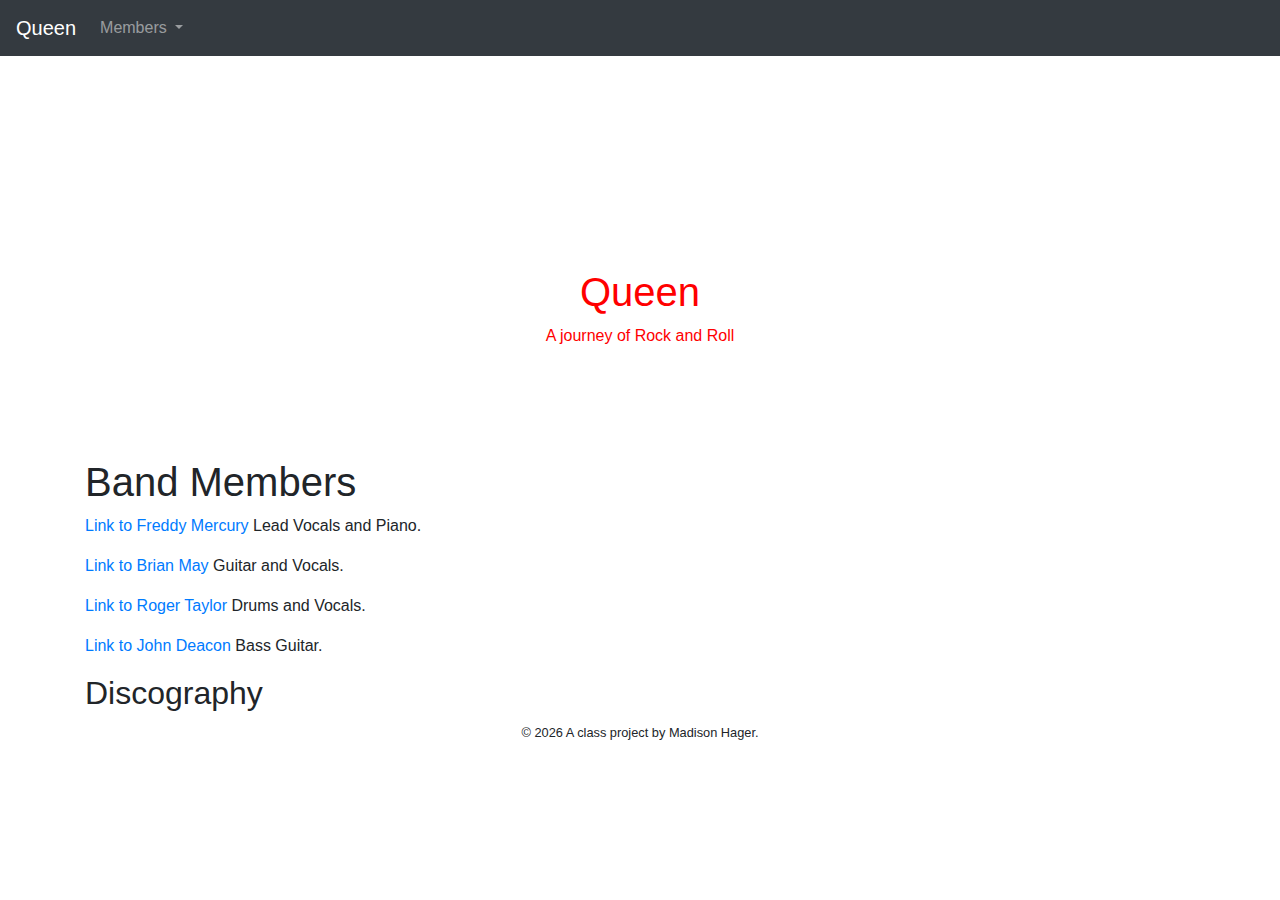
==== docs/index.html @ 54478bfd "index" ====
<!doctype html>
<html lang="en">
<!-- A Intro to Coding for Journalists class project -->
<head>
  <title>QUEEN</title>
  <meta name="description" content="The search description for this page goes here.">
  <meta charset="utf-8">
  <meta http-equiv="X-UA-Compatible" content="IE=edge" />
  <meta name="viewport" content="width=device-width, initial-scale=1, maximum-scale=1">
  <link rel="stylesheet" href="css/main.css">
</head>
<body>
  <nav class="navbar navbar-expand-lg navbar-dark bg-dark">
  <a class="navbar-brand" href="index.html">Queen</a>
  <button class="navbar-toggler" type="button" data-toggle="collapse" data-target="#navbarNavDropdown" aria-controls="navbarNavDropdown" aria-expanded="false" aria-label="Toggle navigation">
    <span class="navbar-toggler-icon"></span>
  </button>
  <div class="collapse navbar-collapse" id="navbarNavDropdown">
    <ul class="navbar-nav">
      <li class="nav-item dropdown">
        <a class="nav-link dropdown-toggle" href="#" id="navbarDropdownMenuLink" role="button" data-toggle="dropdown" aria-haspopup="true" aria-expanded="false">
          Members
        </a>
        <div class="dropdown-menu" aria-labelledby="navbarDropdownMenuLink">
          <a class="dropdown-item" href="freddy.html">Freddy Mercury</a>
          <a class="dropdown-item" href="brian.html">Brian May</a>
          <a class="dropdown-item" href="roger.html">Roger Taylor</a>
          <a class="dropdown-item" href="john.html">John Deacon</a>
        </div>
      </li>
    </ul>
  </div>
</nav>


  <div class="jumbotron banner text-center">
  <h1>Queen</h1>
  <p>A journey of Rock and Roll</p> 
</div>

  
<div class="container">
  <div class="row">
    <div class="col">
      <h1>Band Members</h1>
      <p> <a href="freddy.html">Link to Freddy Mercury</a> Lead Vocals and Piano.</p>
      <p> <a href="brian.html">Link to Brian May</a> Guitar and Vocals.</p>
      <p> <a href="roger.html">Link to Roger Taylor</a> Drums and Vocals.</p>
      <p> <a href="john.html">Link to John Deacon</a> Bass Guitar.</p>
     <h2> Discography </h2>
    </div>
  </div>
</div>


  <footer>
<p id="legal" class="center-block text-center">
  <small>&copy; <span class="copyright-year"></span>
  A class project by Madison Hager.
</p>
</footer>


  <script src="js/jquery.js"></script>
  <script src="js/popper.js"></script>
  <script src="js/bootstrap.js"></script>
  <script src="js/scripts.js"></script>
</body>
</html>
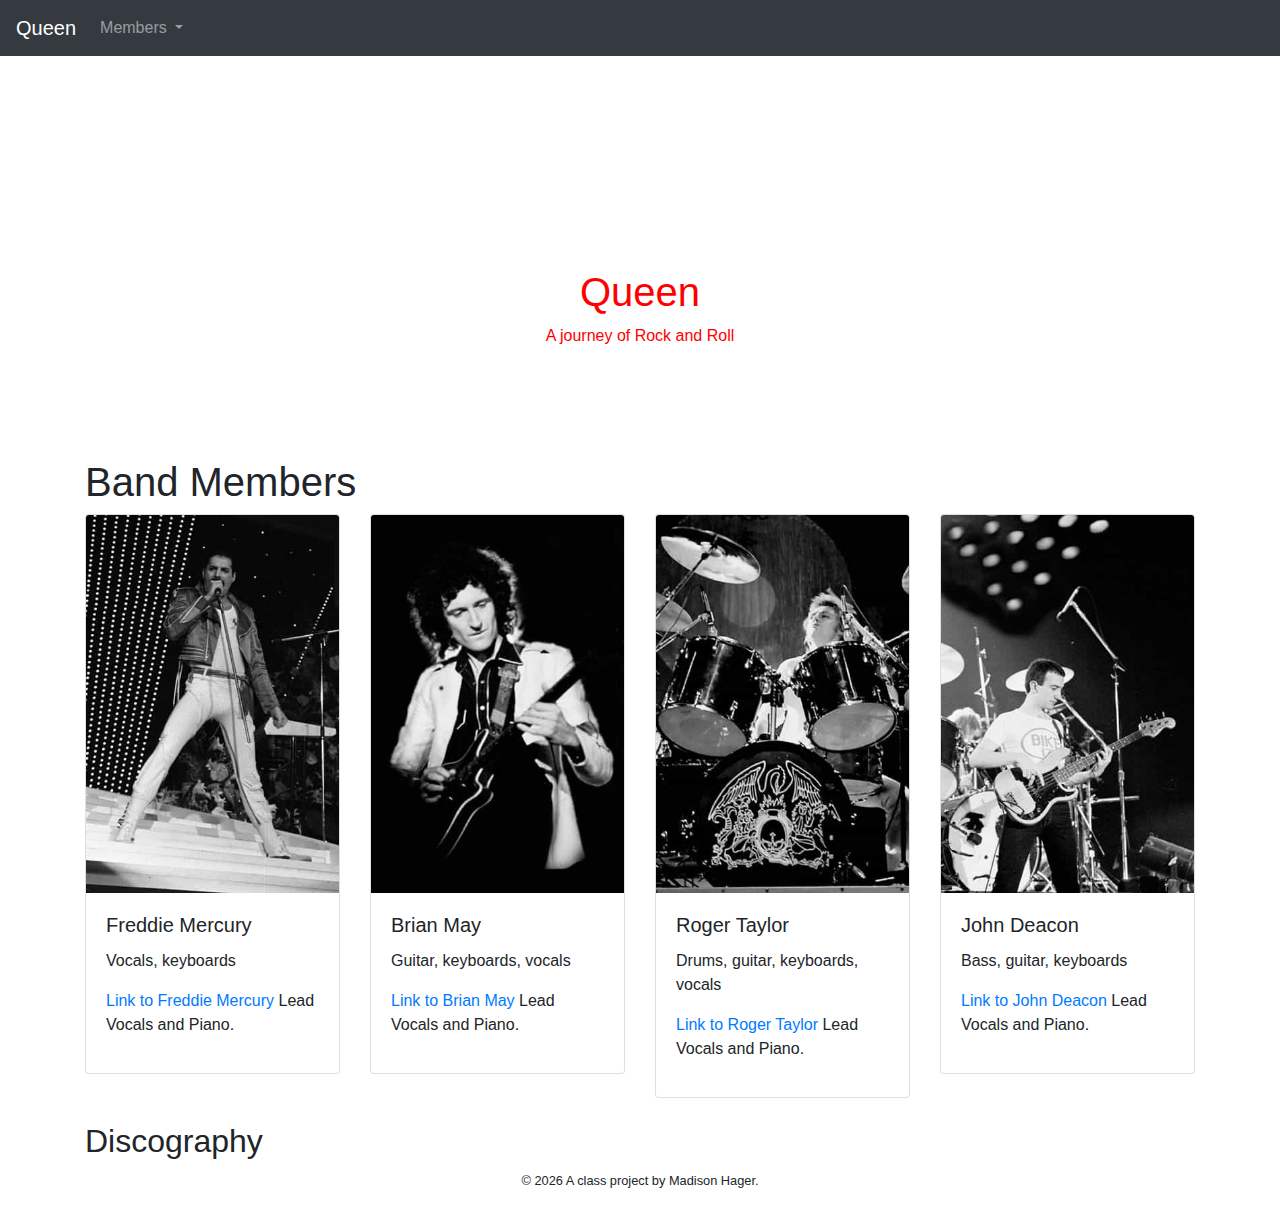
==== commit d6b06ad8: "second commit" ====
--- a/docs/index.html
+++ b/docs/index.html
@@ -22,10 +22,15 @@
           Members
         </a>
         <div class="dropdown-menu" aria-labelledby="navbarDropdownMenuLink">
-          <a class="dropdown-item" href="freddy.html">Freddy Mercury</a>
-          <a class="dropdown-item" href="brian.html">Brian May</a>
-          <a class="dropdown-item" href="roger.html">Roger Taylor</a>
-          <a class="dropdown-item" href="john.html">John Deacon</a>
+          
+          <a class="dropdown-item" href="freddie-mercury.html">Freddie Mercury</a>
+          
+          <a class="dropdown-item" href="brian-may.html">Brian May</a>
+          
+          <a class="dropdown-item" href="roger-taylor.html">Roger Taylor</a>
+          
+          <a class="dropdown-item" href="john-deacon.html">John Deacon</a>
+          
         </div>
       </li>
     </ul>
@@ -40,14 +45,59 @@
 
   
 <div class="container">
+  <h1>Band Members</h1>
+    <div class="row">
+      
+      <div class="col-sm-6 col-lg-3">
+        <div class="card mb-4">
+          <img src="img/members/freddie-mercury-bw.jpg" class="card-img-top" alt="...">
+          <div class="card-body">
+            <h5 class ="card-title"> Freddie Mercury</h5>
+            <p class="card-text">Vocals, keyboards</p>
+            <p> <a href="freddie-mercury.html">Link to Freddie Mercury</a> Lead Vocals and Piano.</p>
+          </div>
+        </div>
+      </div>
+    
+      <div class="col-sm-6 col-lg-3">
+        <div class="card mb-4">
+          <img src="img/members/brian-may-bw.jpg" class="card-img-top" alt="...">
+          <div class="card-body">
+            <h5 class ="card-title"> Brian May</h5>
+            <p class="card-text">Guitar, keyboards, vocals</p>
+            <p> <a href="brian-may.html">Link to Brian May</a> Lead Vocals and Piano.</p>
+          </div>
+        </div>
+      </div>
+    
+      <div class="col-sm-6 col-lg-3">
+        <div class="card mb-4">
+          <img src="img/members/roger-taylor-bw.jpg" class="card-img-top" alt="...">
+          <div class="card-body">
+            <h5 class ="card-title"> Roger Taylor</h5>
+            <p class="card-text">Drums, guitar, keyboards, vocals</p>
+            <p> <a href="roger-taylor.html">Link to Roger Taylor</a> Lead Vocals and Piano.</p>
+          </div>
+        </div>
+      </div>
+    
+      <div class="col-sm-6 col-lg-3">
+        <div class="card mb-4">
+          <img src="img/members/john-deacon-bw.jpg" class="card-img-top" alt="...">
+          <div class="card-body">
+            <h5 class ="card-title"> John Deacon</h5>
+            <p class="card-text">Bass, guitar, keyboards</p>
+            <p> <a href="john-deacon.html">Link to John Deacon</a> Lead Vocals and Piano.</p>
+          </div>
+        </div>
+      </div>
+    
+  </div>
+  <h2> Discography </h2>
   <div class="row">
     <div class="col">
-      <h1>Band Members</h1>
-      <p> <a href="freddy.html">Link to Freddy Mercury</a> Lead Vocals and Piano.</p>
-      <p> <a href="brian.html">Link to Brian May</a> Guitar and Vocals.</p>
-      <p> <a href="roger.html">Link to Roger Taylor</a> Drums and Vocals.</p>
-      <p> <a href="john.html">Link to John Deacon</a> Bass Guitar.</p>
-     <h2> Discography </h2>
+
+
     </div>
   </div>
 </div>
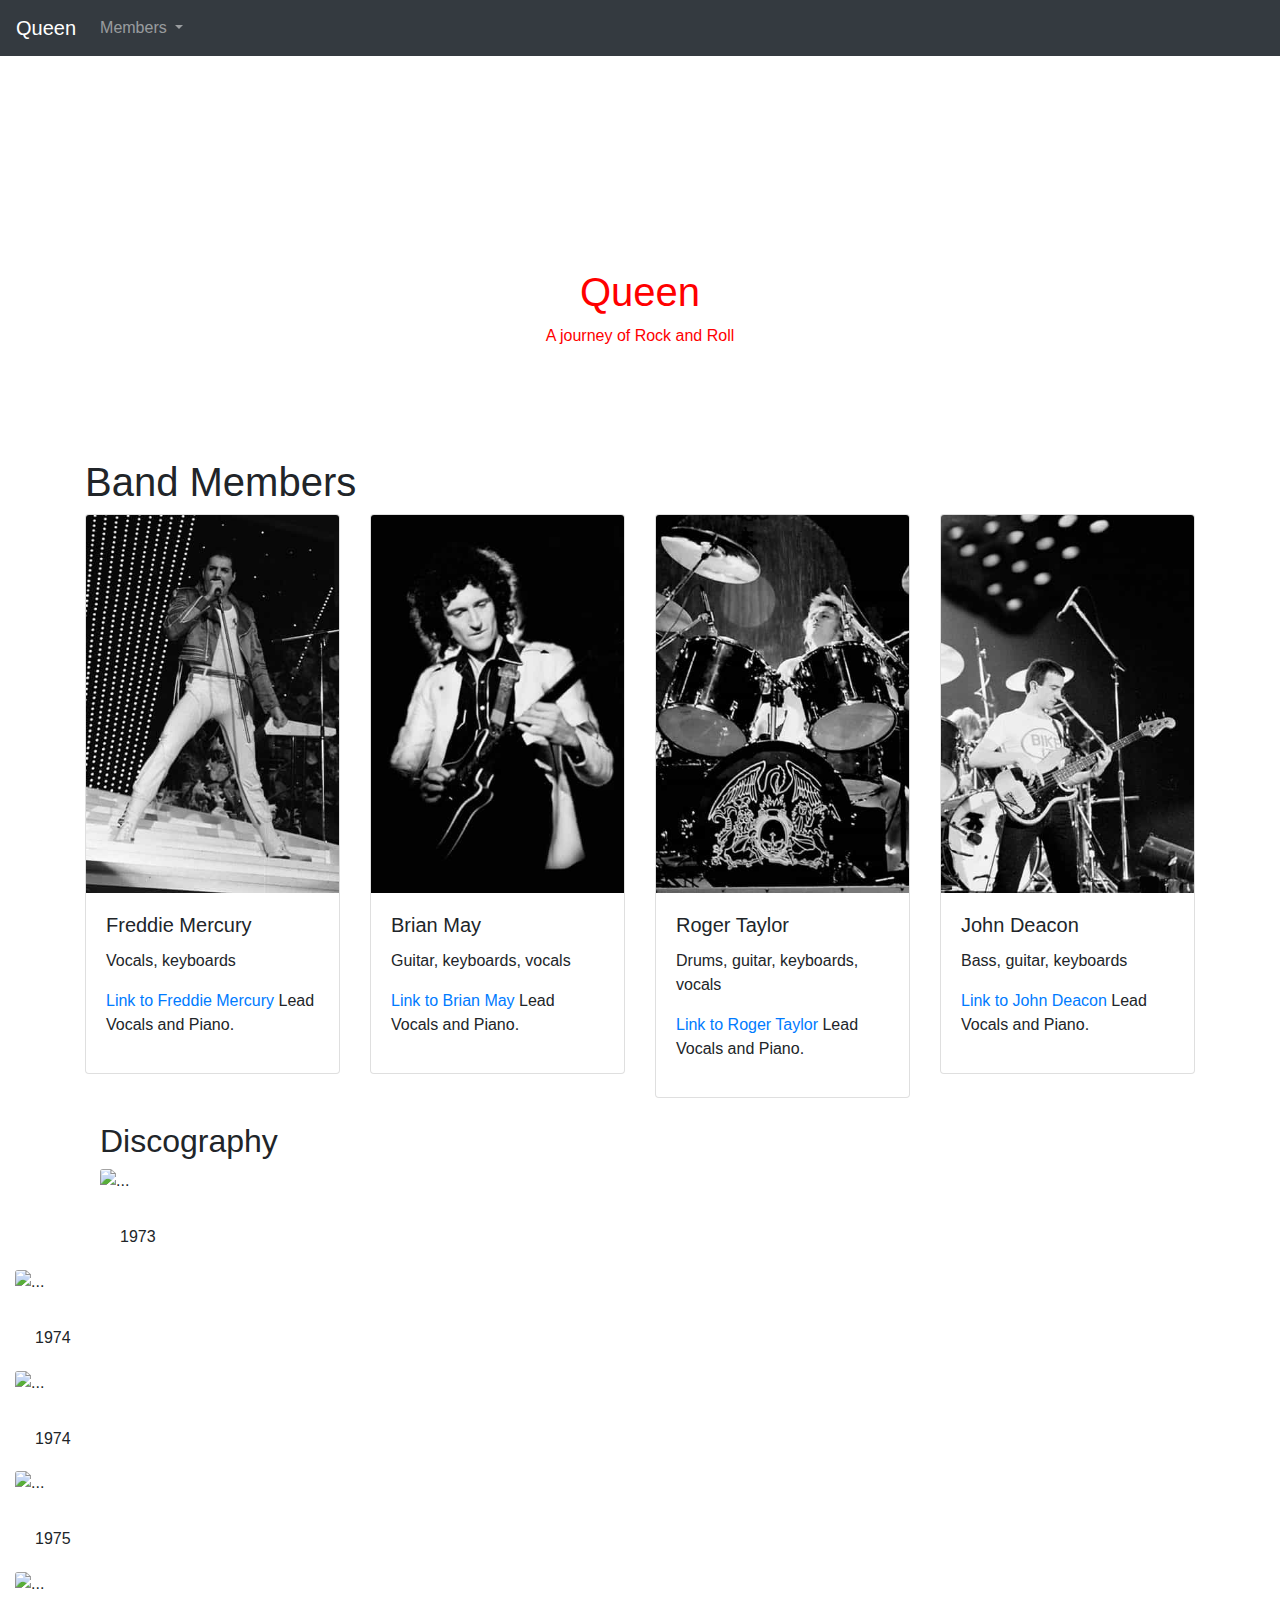
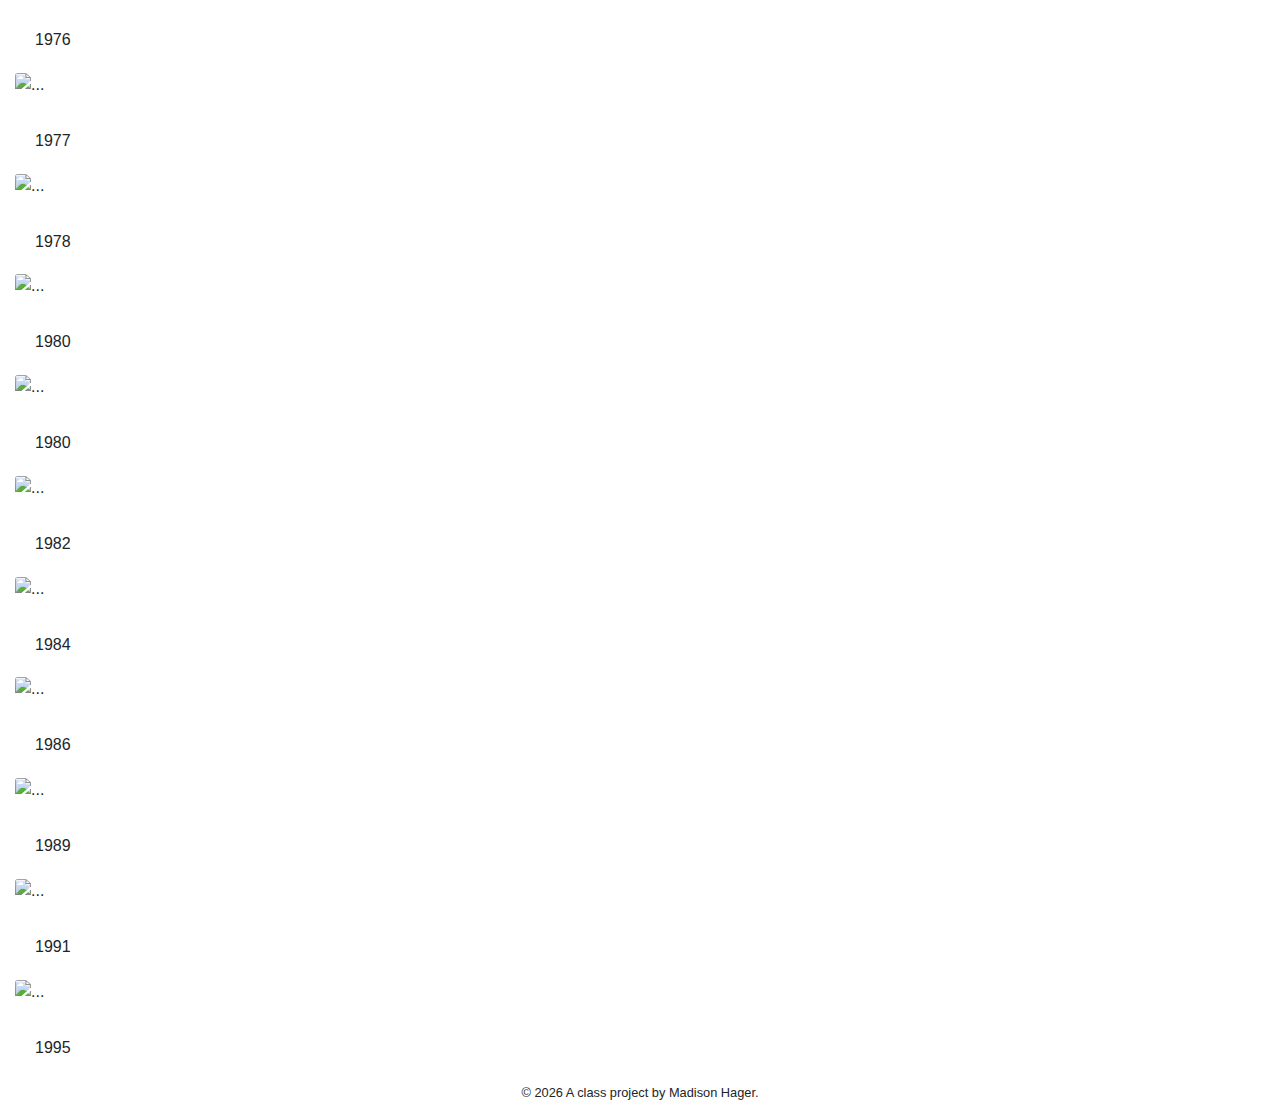
==== commit 55f60f09: "endblock added" ====
--- a/docs/index.html
+++ b/docs/index.html
@@ -93,14 +93,175 @@
       </div>
     
   </div>
+<div class="container">
   <h2> Discography </h2>
   <div class="row">
-    <div class="col">
-
-
-    </div>
-  </div>
-</div>
+  
+    <div class="col-sm-6 col-lg-3">
+        <img src="img/discography/" class="card-img-top" alt="...">
+          <div class="card-body">
+          <h5 class ="card-title"> </h5>
+            <p class="card-text">1973</p>
+        </div>
+      </div> 
+    </div>
+  </div>
+</div>
+
+    <div class="col-sm-6 col-lg-3">
+        <img src="img/discography/" class="card-img-top" alt="...">
+          <div class="card-body">
+          <h5 class ="card-title"> </h5>
+            <p class="card-text">1974</p>
+        </div>
+      </div> 
+    </div>
+  </div>
+</div>
+
+    <div class="col-sm-6 col-lg-3">
+        <img src="img/discography/" class="card-img-top" alt="...">
+          <div class="card-body">
+          <h5 class ="card-title"> </h5>
+            <p class="card-text">1974</p>
+        </div>
+      </div> 
+    </div>
+  </div>
+</div>
+
+    <div class="col-sm-6 col-lg-3">
+        <img src="img/discography/" class="card-img-top" alt="...">
+          <div class="card-body">
+          <h5 class ="card-title"> </h5>
+            <p class="card-text">1975</p>
+        </div>
+      </div> 
+    </div>
+  </div>
+</div>
+
+    <div class="col-sm-6 col-lg-3">
+        <img src="img/discography/" class="card-img-top" alt="...">
+          <div class="card-body">
+          <h5 class ="card-title"> </h5>
+            <p class="card-text">1976</p>
+        </div>
+      </div> 
+    </div>
+  </div>
+</div>
+
+    <div class="col-sm-6 col-lg-3">
+        <img src="img/discography/" class="card-img-top" alt="...">
+          <div class="card-body">
+          <h5 class ="card-title"> </h5>
+            <p class="card-text">1977</p>
+        </div>
+      </div> 
+    </div>
+  </div>
+</div>
+
+    <div class="col-sm-6 col-lg-3">
+        <img src="img/discography/" class="card-img-top" alt="...">
+          <div class="card-body">
+          <h5 class ="card-title"> </h5>
+            <p class="card-text">1978</p>
+        </div>
+      </div> 
+    </div>
+  </div>
+</div>
+
+    <div class="col-sm-6 col-lg-3">
+        <img src="img/discography/" class="card-img-top" alt="...">
+          <div class="card-body">
+          <h5 class ="card-title"> </h5>
+            <p class="card-text">1980</p>
+        </div>
+      </div> 
+    </div>
+  </div>
+</div>
+
+    <div class="col-sm-6 col-lg-3">
+        <img src="img/discography/" class="card-img-top" alt="...">
+          <div class="card-body">
+          <h5 class ="card-title"> </h5>
+            <p class="card-text">1980</p>
+        </div>
+      </div> 
+    </div>
+  </div>
+</div>
+
+    <div class="col-sm-6 col-lg-3">
+        <img src="img/discography/" class="card-img-top" alt="...">
+          <div class="card-body">
+          <h5 class ="card-title"> </h5>
+            <p class="card-text">1982</p>
+        </div>
+      </div> 
+    </div>
+  </div>
+</div>
+
+    <div class="col-sm-6 col-lg-3">
+        <img src="img/discography/" class="card-img-top" alt="...">
+          <div class="card-body">
+          <h5 class ="card-title"> </h5>
+            <p class="card-text">1984</p>
+        </div>
+      </div> 
+    </div>
+  </div>
+</div>
+
+    <div class="col-sm-6 col-lg-3">
+        <img src="img/discography/" class="card-img-top" alt="...">
+          <div class="card-body">
+          <h5 class ="card-title"> </h5>
+            <p class="card-text">1986</p>
+        </div>
+      </div> 
+    </div>
+  </div>
+</div>
+
+    <div class="col-sm-6 col-lg-3">
+        <img src="img/discography/" class="card-img-top" alt="...">
+          <div class="card-body">
+          <h5 class ="card-title"> </h5>
+            <p class="card-text">1989</p>
+        </div>
+      </div> 
+    </div>
+  </div>
+</div>
+
+    <div class="col-sm-6 col-lg-3">
+        <img src="img/discography/" class="card-img-top" alt="...">
+          <div class="card-body">
+          <h5 class ="card-title"> </h5>
+            <p class="card-text">1991</p>
+        </div>
+      </div> 
+    </div>
+  </div>
+</div>
+
+    <div class="col-sm-6 col-lg-3">
+        <img src="img/discography/" class="card-img-top" alt="...">
+          <div class="card-body">
+          <h5 class ="card-title"> </h5>
+            <p class="card-text">1995</p>
+        </div>
+      </div> 
+    </div>
+  </div>
+</div>
+
 
 
   <footer>
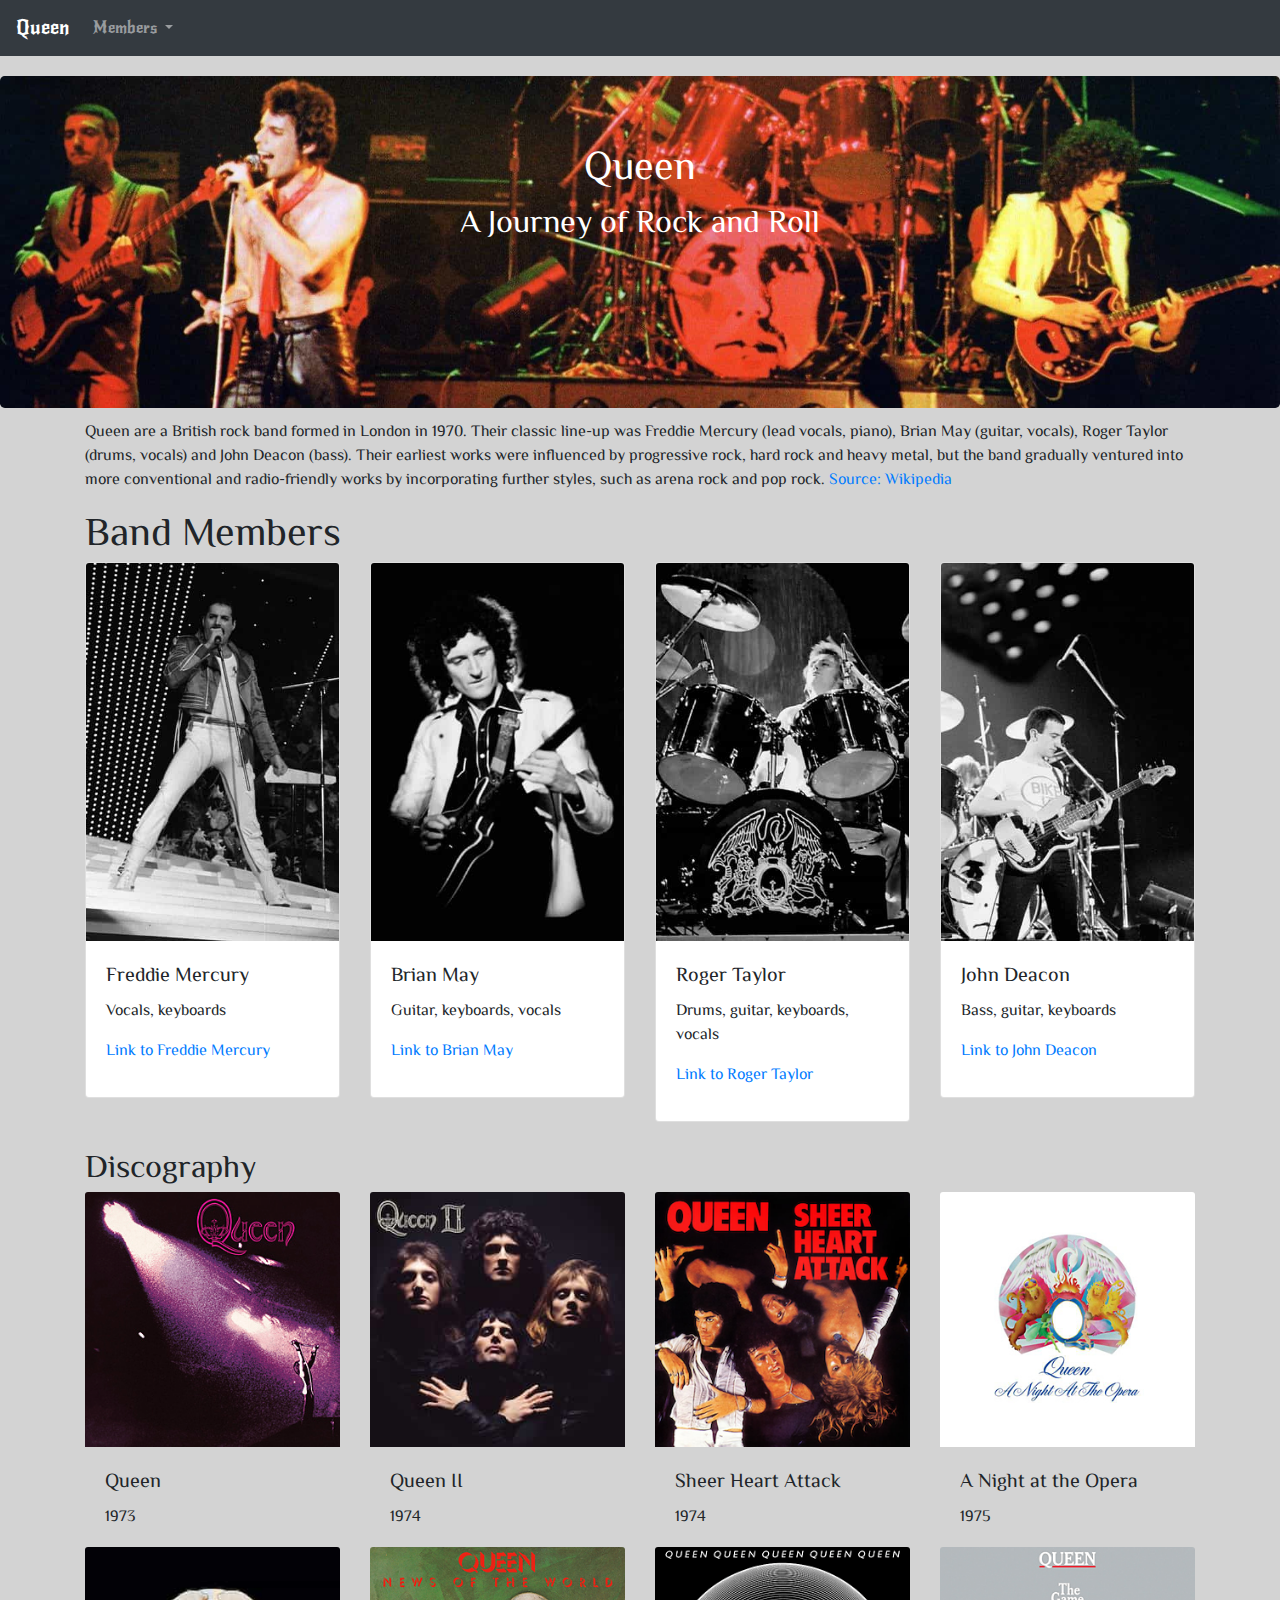
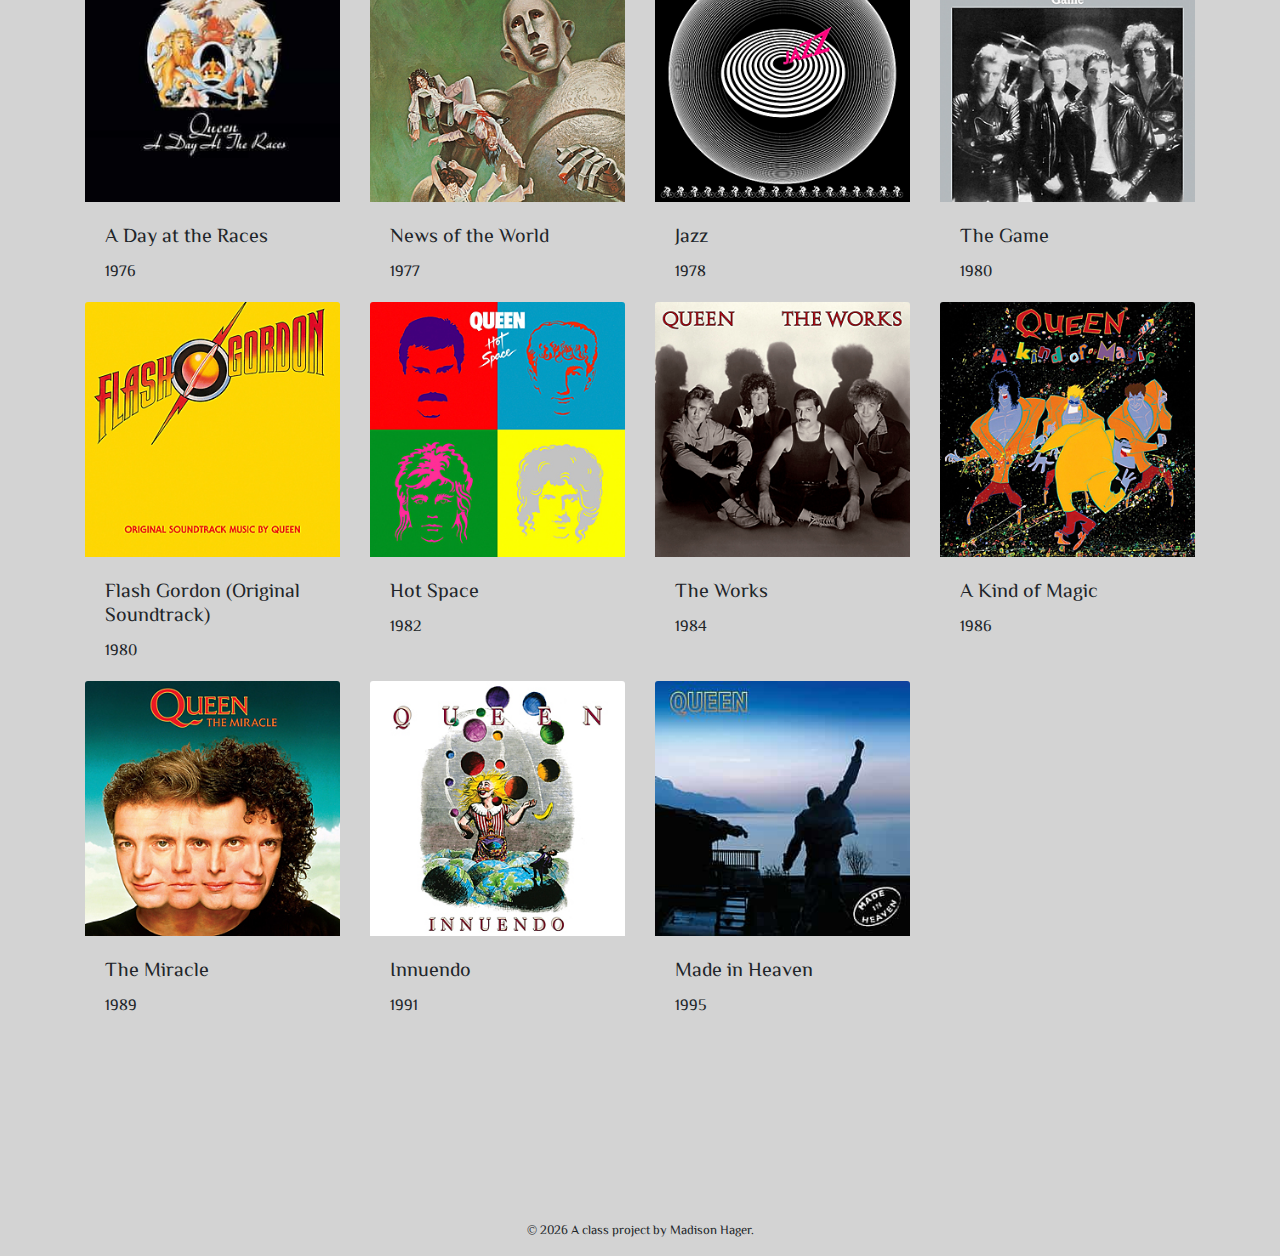
==== commit ea15a69a: "final commit" ====
--- a/docs/index.html
+++ b/docs/index.html
@@ -8,6 +8,8 @@
   <meta http-equiv="X-UA-Compatible" content="IE=edge" />
   <meta name="viewport" content="width=device-width, initial-scale=1, maximum-scale=1">
   <link rel="stylesheet" href="css/main.css">
+  <link href="https://fonts.googleapis.com/css2?family=Fira+Sans:wght@500&family=New+Rocker&display=swap" rel="stylesheet">
+  <link href="https://fonts.googleapis.com/css2?family=ZCOOL+XiaoWei&display=swap" rel="stylesheet">
 </head>
 <body>
   <nav class="navbar navbar-expand-lg navbar-dark bg-dark">
@@ -38,13 +40,15 @@
 </nav>
 
 
-  <div class="jumbotron banner text-center">
-  <h1>Queen</h1>
-  <p>A journey of Rock and Roll</p> 
+  <div class="jumbotron banner">
+  <div class="jumbotron-text"> <h1>Queen</h1>
+  <p>A Journey of Rock and Roll</p> </div>
 </div>
 
   
 <div class="container">
+<p> Queen are a British rock band formed in London in 1970. Their classic line-up was Freddie Mercury (lead vocals, piano), Brian May (guitar, vocals), Roger Taylor (drums, vocals) and John Deacon (bass). Their earliest works were influenced by progressive rock, hard rock and heavy metal, but the band gradually ventured into more conventional and radio-friendly works by incorporating further styles, such as arena rock and pop rock. 
+ <a href="https://en.wikipedia.org/wiki/Queen_(band)" > Source: Wikipedia</a></p> 
   <h1>Band Members</h1>
     <div class="row">
       
@@ -54,7 +58,7 @@
           <div class="card-body">
             <h5 class ="card-title"> Freddie Mercury</h5>
             <p class="card-text">Vocals, keyboards</p>
-            <p> <a href="freddie-mercury.html">Link to Freddie Mercury</a> Lead Vocals and Piano.</p>
+            <p> <a href="freddie-mercury.html">Link to Freddie Mercury</a></p>
           </div>
         </div>
       </div>
@@ -65,7 +69,7 @@
           <div class="card-body">
             <h5 class ="card-title"> Brian May</h5>
             <p class="card-text">Guitar, keyboards, vocals</p>
-            <p> <a href="brian-may.html">Link to Brian May</a> Lead Vocals and Piano.</p>
+            <p> <a href="brian-may.html">Link to Brian May</a></p>
           </div>
         </div>
       </div>
@@ -76,7 +80,7 @@
           <div class="card-body">
             <h5 class ="card-title"> Roger Taylor</h5>
             <p class="card-text">Drums, guitar, keyboards, vocals</p>
-            <p> <a href="roger-taylor.html">Link to Roger Taylor</a> Lead Vocals and Piano.</p>
+            <p> <a href="roger-taylor.html">Link to Roger Taylor</a></p>
           </div>
         </div>
       </div>
@@ -87,181 +91,137 @@
           <div class="card-body">
             <h5 class ="card-title"> John Deacon</h5>
             <p class="card-text">Bass, guitar, keyboards</p>
-            <p> <a href="john-deacon.html">Link to John Deacon</a> Lead Vocals and Piano.</p>
+            <p> <a href="john-deacon.html">Link to John Deacon</a></p>
           </div>
         </div>
       </div>
     
   </div>
-<div class="container">
   <h2> Discography </h2>
   <div class="row">
   
-    <div class="col-sm-6 col-lg-3">
-        <img src="img/discography/" class="card-img-top" alt="...">
-          <div class="card-body">
-          <h5 class ="card-title"> </h5>
-            <p class="card-text">1973</p>
-        </div>
-      </div> 
-    </div>
+    <div class="col-sm-4 col-lg-3">
+      <img src="img/discs/Queen_Queen.png" class="card-img-top" alt="...">
+      <div class="card-body">
+        <h5 class ="card-title"> Queen</h5>
+        <p class="card-text">1973</p>
+      </div>
+    </div> 
+  
+    <div class="col-sm-4 col-lg-3">
+      <img src="img/discs/Queen_Queen_II.jpg" class="card-img-top" alt="...">
+      <div class="card-body">
+        <h5 class ="card-title"> Queen II</h5>
+        <p class="card-text">1974</p>
+      </div>
+    </div> 
+  
+    <div class="col-sm-4 col-lg-3">
+      <img src="img/discs/Queen_Sheer_Heart_Attack.png" class="card-img-top" alt="...">
+      <div class="card-body">
+        <h5 class ="card-title"> Sheer Heart Attack</h5>
+        <p class="card-text">1974</p>
+      </div>
+    </div> 
+  
+    <div class="col-sm-4 col-lg-3">
+      <img src="img/discs/Queen_A_Night_At_The_Opera.png" class="card-img-top" alt="...">
+      <div class="card-body">
+        <h5 class ="card-title"> A Night at the Opera</h5>
+        <p class="card-text">1975</p>
+      </div>
+    </div> 
+  
+    <div class="col-sm-4 col-lg-3">
+      <img src="img/discs/Queen_A_Day_at_the_Races.jpg" class="card-img-top" alt="...">
+      <div class="card-body">
+        <h5 class ="card-title"> A Day at the Races</h5>
+        <p class="card-text">1976</p>
+      </div>
+    </div> 
+  
+    <div class="col-sm-4 col-lg-3">
+      <img src="img/discs/Queen_News_Of_The_World.png" class="card-img-top" alt="...">
+      <div class="card-body">
+        <h5 class ="card-title"> News of the World</h5>
+        <p class="card-text">1977</p>
+      </div>
+    </div> 
+  
+    <div class="col-sm-4 col-lg-3">
+      <img src="img/discs/Queen_Jazz.png" class="card-img-top" alt="...">
+      <div class="card-body">
+        <h5 class ="card-title"> Jazz</h5>
+        <p class="card-text">1978</p>
+      </div>
+    </div> 
+  
+    <div class="col-sm-4 col-lg-3">
+      <img src="img/discs/Queen_The_Game.png" class="card-img-top" alt="...">
+      <div class="card-body">
+        <h5 class ="card-title"> The Game</h5>
+        <p class="card-text">1980</p>
+      </div>
+    </div> 
+  
+    <div class="col-sm-4 col-lg-3">
+      <img src="img/discs/Queen_Flash_Gordon.png" class="card-img-top" alt="...">
+      <div class="card-body">
+        <h5 class ="card-title"> Flash Gordon (Original Soundtrack)</h5>
+        <p class="card-text">1980</p>
+      </div>
+    </div> 
+  
+    <div class="col-sm-4 col-lg-3">
+      <img src="img/discs/Queen_Hot_Space.png" class="card-img-top" alt="...">
+      <div class="card-body">
+        <h5 class ="card-title"> Hot Space</h5>
+        <p class="card-text">1982</p>
+      </div>
+    </div> 
+  
+    <div class="col-sm-4 col-lg-3">
+      <img src="img/discs/Queen_The_Works.png" class="card-img-top" alt="...">
+      <div class="card-body">
+        <h5 class ="card-title"> The Works</h5>
+        <p class="card-text">1984</p>
+      </div>
+    </div> 
+  
+    <div class="col-sm-4 col-lg-3">
+      <img src="img/discs/Queen_A_Kind_Of_Magic.png" class="card-img-top" alt="...">
+      <div class="card-body">
+        <h5 class ="card-title"> A Kind of Magic</h5>
+        <p class="card-text">1986</p>
+      </div>
+    </div> 
+  
+    <div class="col-sm-4 col-lg-3">
+      <img src="img/discs/Queen_The_Miracle.png" class="card-img-top" alt="...">
+      <div class="card-body">
+        <h5 class ="card-title"> The Miracle</h5>
+        <p class="card-text">1989</p>
+      </div>
+    </div> 
+  
+    <div class="col-sm-4 col-lg-3">
+      <img src="img/discs/Queen_Innuendo.png" class="card-img-top" alt="...">
+      <div class="card-body">
+        <h5 class ="card-title"> Innuendo</h5>
+        <p class="card-text">1991</p>
+      </div>
+    </div> 
+  
+    <div class="col-sm-4 col-lg-3">
+      <img src="img/discs/Queen_Made_in_Heaven.jpg" class="card-img-top" alt="...">
+      <div class="card-body">
+        <h5 class ="card-title"> Made in Heaven</h5>
+        <p class="card-text">1995</p>
+      </div>
+    </div> 
+  
   </div>
 </div>
-
-    <div class="col-sm-6 col-lg-3">
-        <img src="img/discography/" class="card-img-top" alt="...">
-          <div class="card-body">
-          <h5 class ="card-title"> </h5>
-            <p class="card-text">1974</p>
-        </div>
-      </div> 
-    </div>
-  </div>
-</div>
-
-    <div class="col-sm-6 col-lg-3">
-        <img src="img/discography/" class="card-img-top" alt="...">
-          <div class="card-body">
-          <h5 class ="card-title"> </h5>
-            <p class="card-text">1974</p>
-        </div>
-      </div> 
-    </div>
-  </div>
-</div>
-
-    <div class="col-sm-6 col-lg-3">
-        <img src="img/discography/" class="card-img-top" alt="...">
-          <div class="card-body">
-          <h5 class ="card-title"> </h5>
-            <p class="card-text">1975</p>
-        </div>
-      </div> 
-    </div>
-  </div>
-</div>
-
-    <div class="col-sm-6 col-lg-3">
-        <img src="img/discography/" class="card-img-top" alt="...">
-          <div class="card-body">
-          <h5 class ="card-title"> </h5>
-            <p class="card-text">1976</p>
-        </div>
-      </div> 
-    </div>
-  </div>
-</div>
-
-    <div class="col-sm-6 col-lg-3">
-        <img src="img/discography/" class="card-img-top" alt="...">
-          <div class="card-body">
-          <h5 class ="card-title"> </h5>
-            <p class="card-text">1977</p>
-        </div>
-      </div> 
-    </div>
-  </div>
-</div>
-
-    <div class="col-sm-6 col-lg-3">
-        <img src="img/discography/" class="card-img-top" alt="...">
-          <div class="card-body">
-          <h5 class ="card-title"> </h5>
-            <p class="card-text">1978</p>
-        </div>
-      </div> 
-    </div>
-  </div>
-</div>
-
-    <div class="col-sm-6 col-lg-3">
-        <img src="img/discography/" class="card-img-top" alt="...">
-          <div class="card-body">
-          <h5 class ="card-title"> </h5>
-            <p class="card-text">1980</p>
-        </div>
-      </div> 
-    </div>
-  </div>
-</div>
-
-    <div class="col-sm-6 col-lg-3">
-        <img src="img/discography/" class="card-img-top" alt="...">
-          <div class="card-body">
-          <h5 class ="card-title"> </h5>
-            <p class="card-text">1980</p>
-        </div>
-      </div> 
-    </div>
-  </div>
-</div>
-
-    <div class="col-sm-6 col-lg-3">
-        <img src="img/discography/" class="card-img-top" alt="...">
-          <div class="card-body">
-          <h5 class ="card-title"> </h5>
-            <p class="card-text">1982</p>
-        </div>
-      </div> 
-    </div>
-  </div>
-</div>
-
-    <div class="col-sm-6 col-lg-3">
-        <img src="img/discography/" class="card-img-top" alt="...">
-          <div class="card-body">
-          <h5 class ="card-title"> </h5>
-            <p class="card-text">1984</p>
-        </div>
-      </div> 
-    </div>
-  </div>
-</div>
-
-    <div class="col-sm-6 col-lg-3">
-        <img src="img/discography/" class="card-img-top" alt="...">
-          <div class="card-body">
-          <h5 class ="card-title"> </h5>
-            <p class="card-text">1986</p>
-        </div>
-      </div> 
-    </div>
-  </div>
-</div>
-
-    <div class="col-sm-6 col-lg-3">
-        <img src="img/discography/" class="card-img-top" alt="...">
-          <div class="card-body">
-          <h5 class ="card-title"> </h5>
-            <p class="card-text">1989</p>
-        </div>
-      </div> 
-    </div>
-  </div>
-</div>
-
-    <div class="col-sm-6 col-lg-3">
-        <img src="img/discography/" class="card-img-top" alt="...">
-          <div class="card-body">
-          <h5 class ="card-title"> </h5>
-            <p class="card-text">1991</p>
-        </div>
-      </div> 
-    </div>
-  </div>
-</div>
-
-    <div class="col-sm-6 col-lg-3">
-        <img src="img/discography/" class="card-img-top" alt="...">
-          <div class="card-body">
-          <h5 class ="card-title"> </h5>
-            <p class="card-text">1995</p>
-        </div>
-      </div> 
-    </div>
-  </div>
-</div>
-
 
 
   <footer>
--- a/docs/css/main.css
+++ b/docs/css/main.css
@@ -3,5 +3,5 @@
  * Copyright 2011-2019 The Bootstrap Authors
  * Copyright 2011-2019 Twitter, Inc.
  * Licensed under MIT (https://github.com/twbs/bootstrap/blob/master/LICENSE)
- */:root{--blue:#007bff;--indigo:#6610f2;--purple:#6f42c1;--pink:#e83e8c;--red:#dc3545;--orange:#fd7e14;--yellow:#ffc107;--green:#28a745;--teal:#20c997;--cyan:#17a2b8;--white:#fff;--gray:#6c757d;--gray-dark:#343a40;--primary:#007bff;--secondary:#6c757d;--success:#28a745;--info:#17a2b8;--warning:#ffc107;--danger:#dc3545;--light:#f8f9fa;--dark:#343a40;--breakpoint-xs:0;--breakpoint-sm:576px;--breakpoint-md:768px;--breakpoint-lg:992px;--breakpoint-xl:1200px;--font-family-sans-serif:-apple-system,BlinkMacSystemFont,"Segoe UI",Roboto,"Helvetica Neue",Arial,"Noto Sans",sans-serif,"Apple Color Emoji","Segoe UI Emoji","Segoe UI Symbol","Noto Color Emoji";--font-family-monospace:SFMono-Regular,Menlo,Monaco,Consolas,"Liberation Mono","Courier New",monospace}*,:after,:before{box-sizing:border-box}html{font-family:sans-serif;line-height:1.15;-webkit-text-size-adjust:100%;-webkit-tap-highlight-color:rgba(0,0,0,0)}article,aside,figcaption,figure,footer,header,hgroup,main,nav,section{display:block}body{margin:0;font-family:-apple-system,BlinkMacSystemFont,Segoe UI,Roboto,Helvetica Neue,Arial,Noto Sans,sans-serif,Apple Color Emoji,Segoe UI Emoji,Segoe UI Symbol,Noto Color Emoji;font-size:1rem;font-weight:400;line-height:1.5;color:#212529;text-align:left;background-color:#fff}[tabindex="-1"]:focus:not(:focus-visible){outline:0!important}hr{box-sizing:content-box;height:0;overflow:visible}h1,h2,h3,h4,h5,h6{margin-top:0;margin-bottom:.5rem}p{margin-top:0;margin-bottom:1rem}abbr[data-original-title],abbr[title]{text-decoration:underline;-webkit-text-decoration:underline dotted;-moz-text-decoration:underline dotted;text-decoration:underline dotted;cursor:help;border-bottom:0;-webkit-text-decoration-skip-ink:none;text-decoration-skip-ink:none}address{font-style:normal;line-height:inherit}address,dl,ol,ul{margin-bottom:1rem}dl,ol,ul{margin-top:0}ol ol,ol ul,ul ol,ul ul{margin-bottom:0}dt{font-weight:700}dd{margin-bottom:.5rem;margin-left:0}blockquote{margin:0 0 1rem}b,strong{font-weight:bolder}small{font-size:80%}sub,sup{position:relative;font-size:75%;line-height:0;vertical-align:baseline}sub{bottom:-.25em}sup{top:-.5em}a{color:#007bff;text-decoration:none;background-color:transparent}a:hover{color:#0056b3;text-decoration:underline}a:not([href]){color:inherit;text-decoration:none}a:not([href]):hover{color:inherit;text-decoration:none}code,kbd,pre,samp{font-family:SFMono-Regular,Menlo,Monaco,Consolas,Liberation Mono,Courier New,monospace;font-size:1em}pre{margin-top:0;margin-bottom:1rem;overflow:auto}figure{margin:0 0 1rem}img{border-style:none}img,svg{vertical-align:middle}svg{overflow:hidden}table{border-collapse:collapse}caption{padding-top:.75rem;padding-bottom:.75rem;color:#6c757d;text-align:left;caption-side:bottom}th{text-align:inherit}label{display:inline-block;margin-bottom:.5rem}button{border-radius:0}button:focus{outline:1px dotted;outline:5px auto -webkit-focus-ring-color}button,input,optgroup,select,textarea{margin:0;font-family:inherit;font-size:inherit;line-height:inherit}button,input{overflow:visible}button,select{text-transform:none}select{word-wrap:normal}[type=button],[type=reset],[type=submit],button{-webkit-appearance:button}[type=button]:not(:disabled),[type=reset]:not(:disabled),[type=submit]:not(:disabled),button:not(:disabled){cursor:pointer}[type=button]::-moz-focus-inner,[type=reset]::-moz-focus-inner,[type=submit]::-moz-focus-inner,button::-moz-focus-inner{padding:0;border-style:none}input[type=checkbox],input[type=radio]{box-sizing:border-box;padding:0}input[type=date],input[type=datetime-local],input[type=month],input[type=time]{-webkit-appearance:listbox}textarea{overflow:auto;resize:vertical}fieldset{min-width:0;padding:0;margin:0;border:0}legend{display:block;width:100%;max-width:100%;padding:0;margin-bottom:.5rem;font-size:1.5rem;line-height:inherit;color:inherit;white-space:normal}progress{vertical-align:baseline}[type=number]::-webkit-inner-spin-button,[type=number]::-webkit-outer-spin-button{height:auto}[type=search]{outline-offset:-2px;-webkit-appearance:none}[type=search]::-webkit-search-decoration{-webkit-appearance:none}::-webkit-file-upload-button{font:inherit;-webkit-appearance:button}output{display:inline-block}summary{display:list-item;cursor:pointer}template{display:none}[hidden]{display:none!important}.h1,.h2,.h3,.h4,.h5,.h6,h1,h2,h3,h4,h5,h6{margin-bottom:.5rem;font-weight:500;line-height:1.2}.h1,h1{font-size:2.5rem}.h2,h2{font-size:2rem}.h3,h3{font-size:1.75rem}.h4,h4{font-size:1.5rem}.h5,h5{font-size:1.25rem}.h6,h6{font-size:1rem}.lead{font-size:1.25rem;font-weight:300}.display-1{font-size:6rem}.display-1,.display-2{font-weight:300;line-height:1.2}.display-2{font-size:5.5rem}.display-3{font-size:4.5rem}.display-3,.display-4{font-weight:300;line-height:1.2}.display-4{font-size:3.5rem}hr{margin-top:1rem;margin-bottom:1rem;border:0;border-top:1px solid rgba(0,0,0,.1)}.small,small{font-size:80%;font-weight:400}.mark,mark{padding:.2em;background-color:#fcf8e3}.list-inline,.list-unstyled{padding-left:0;list-style:none}.list-inline-item{display:inline-block}.list-inline-item:not(:last-child){margin-right:.5rem}.initialism{font-size:90%;text-transform:uppercase}.blockquote{margin-bottom:1rem;font-size:1.25rem}.blockquote-footer{display:block;font-size:80%;color:#6c757d}.blockquote-footer:before{content:"\2014\00A0"}.img-fluid,.img-thumbnail{max-width:100%;height:auto}.img-thumbnail{padding:.25rem;background-color:#fff;border:1px solid #dee2e6;border-radius:.25rem}.figure{display:inline-block}.figure-img{margin-bottom:.5rem;line-height:1}.figure-caption{font-size:90%;color:#6c757d}code{font-size:87.5%;color:#e83e8c;word-wrap:break-word}a>code{color:inherit}kbd{padding:.2rem .4rem;font-size:87.5%;color:#fff;background-color:#212529;border-radius:.2rem}kbd kbd{padding:0;font-size:100%;font-weight:700}pre{display:block;font-size:87.5%;color:#212529}pre code{font-size:inherit;color:inherit;word-break:normal}.pre-scrollable{max-height:340px;overflow-y:scroll}.container{width:100%;padding-right:15px;padding-left:15px;margin-right:auto;margin-left:auto}@media (min-width:576px){.container{max-width:540px}}@media (min-width:768px){.container{max-width:720px}}@media (min-width:992px){.container{max-width:960px}}@media (min-width:1200px){.container{max-width:1140px}}.container-fluid,.container-lg,.container-md,.container-sm,.container-xl{width:100%;padding-right:15px;padding-left:15px;margin-right:auto;margin-left:auto}@media (min-width:576px){.container,.container-sm{max-width:540px}}@media (min-width:768px){.container,.container-md,.container-sm{max-width:720px}}@media (min-width:992px){.container,.container-lg,.container-md,.container-sm{max-width:960px}}@media (min-width:1200px){.container,.container-lg,.container-md,.container-sm,.container-xl{max-width:1140px}}.row{display:-webkit-flex;display:-ms-flexbox;display:flex;-webkit-flex-wrap:wrap;-ms-flex-wrap:wrap;flex-wrap:wrap;margin-right:-15px;margin-left:-15px}.no-gutters{margin-right:0;margin-left:0}.no-gutters>.col,.no-gutters>[class*=col-]{padding-right:0;padding-left:0}.col,.col-1,.col-2,.col-3,.col-4,.col-5,.col-6,.col-7,.col-8,.col-9,.col-10,.col-11,.col-12,.col-auto,.col-lg,.col-lg-1,.col-lg-2,.col-lg-3,.col-lg-4,.col-lg-5,.col-lg-6,.col-lg-7,.col-lg-8,.col-lg-9,.col-lg-10,.col-lg-11,.col-lg-12,.col-lg-auto,.col-md,.col-md-1,.col-md-2,.col-md-3,.col-md-4,.col-md-5,.col-md-6,.col-md-7,.col-md-8,.col-md-9,.col-md-10,.col-md-11,.col-md-12,.col-md-auto,.col-sm,.col-sm-1,.col-sm-2,.col-sm-3,.col-sm-4,.col-sm-5,.col-sm-6,.col-sm-7,.col-sm-8,.col-sm-9,.col-sm-10,.col-sm-11,.col-sm-12,.col-sm-auto,.col-xl,.col-xl-1,.col-xl-2,.col-xl-3,.col-xl-4,.col-xl-5,.col-xl-6,.col-xl-7,.col-xl-8,.col-xl-9,.col-xl-10,.col-xl-11,.col-xl-12,.col-xl-auto{position:relative;width:100%;padding-right:15px;padding-left:15px}.col{-webkit-flex-basis:0;-ms-flex-preferred-size:0;flex-basis:0;-webkit-flex-grow:1;-ms-flex-positive:1;flex-grow:1;max-width:100%}.row-cols-1>*{-webkit-flex:0 0 100%;-ms-flex:0 0 100%;flex:0 0 100%;max-width:100%}.row-cols-2>*{-webkit-flex:0 0 50%;-ms-flex:0 0 50%;flex:0 0 50%;max-width:50%}.row-cols-3>*{-webkit-flex:0 0 33.33333%;-ms-flex:0 0 33.33333%;flex:0 0 33.33333%;max-width:33.33333%}.row-cols-4>*{-webkit-flex:0 0 25%;-ms-flex:0 0 25%;flex:0 0 25%;max-width:25%}.row-cols-5>*{-webkit-flex:0 0 20%;-ms-flex:0 0 20%;flex:0 0 20%;max-width:20%}.row-cols-6>*{-webkit-flex:0 0 16.66667%;-ms-flex:0 0 16.66667%;flex:0 0 16.66667%;max-width:16.66667%}.col-auto{-webkit-flex:0 0 auto;-ms-flex:0 0 auto;flex:0 0 auto;width:auto;max-width:100%}.col-1{-webkit-flex:0 0 8.33333%;-ms-flex:0 0 8.33333%;flex:0 0 8.33333%;max-width:8.33333%}.col-2{-webkit-flex:0 0 16.66667%;-ms-flex:0 0 16.66667%;flex:0 0 16.66667%;max-width:16.66667%}.col-3{-webkit-flex:0 0 25%;-ms-flex:0 0 25%;flex:0 0 25%;max-width:25%}.col-4{-webkit-flex:0 0 33.33333%;-ms-flex:0 0 33.33333%;flex:0 0 33.33333%;max-width:33.33333%}.col-5{-webkit-flex:0 0 41.66667%;-ms-flex:0 0 41.66667%;flex:0 0 41.66667%;max-width:41.66667%}.col-6{-webkit-flex:0 0 50%;-ms-flex:0 0 50%;flex:0 0 50%;max-width:50%}.col-7{-webkit-flex:0 0 58.33333%;-ms-flex:0 0 58.33333%;flex:0 0 58.33333%;max-width:58.33333%}.col-8{-webkit-flex:0 0 66.66667%;-ms-flex:0 0 66.66667%;flex:0 0 66.66667%;max-width:66.66667%}.col-9{-webkit-flex:0 0 75%;-ms-flex:0 0 75%;flex:0 0 75%;max-width:75%}.col-10{-webkit-flex:0 0 83.33333%;-ms-flex:0 0 83.33333%;flex:0 0 83.33333%;max-width:83.33333%}.col-11{-webkit-flex:0 0 91.66667%;-ms-flex:0 0 91.66667%;flex:0 0 91.66667%;max-width:91.66667%}.col-12{-webkit-flex:0 0 100%;-ms-flex:0 0 100%;flex:0 0 100%;max-width:100%}.order-first{-webkit-order:-1;-ms-flex-order:-1;order:-1}.order-last{-webkit-order:13;-ms-flex-order:13;order:13}.order-0{-webkit-order:0;-ms-flex-order:0;order:0}.order-1{-webkit-order:1;-ms-flex-order:1;order:1}.order-2{-webkit-order:2;-ms-flex-order:2;order:2}.order-3{-webkit-order:3;-ms-flex-order:3;order:3}.order-4{-webkit-order:4;-ms-flex-order:4;order:4}.order-5{-webkit-order:5;-ms-flex-order:5;order:5}.order-6{-webkit-order:6;-ms-flex-order:6;order:6}.order-7{-webkit-order:7;-ms-flex-order:7;order:7}.order-8{-webkit-order:8;-ms-flex-order:8;order:8}.order-9{-webkit-order:9;-ms-flex-order:9;order:9}.order-10{-webkit-order:10;-ms-flex-order:10;order:10}.order-11{-webkit-order:11;-ms-flex-order:11;order:11}.order-12{-webkit-order:12;-ms-flex-order:12;order:12}.offset-1{margin-left:8.33333%}.offset-2{margin-left:16.66667%}.offset-3{margin-left:25%}.offset-4{margin-left:33.33333%}.offset-5{margin-left:41.66667%}.offset-6{margin-left:50%}.offset-7{margin-left:58.33333%}.offset-8{margin-left:66.66667%}.offset-9{margin-left:75%}.offset-10{margin-left:83.33333%}.offset-11{margin-left:91.66667%}@media (min-width:576px){.col-sm{-webkit-flex-basis:0;-ms-flex-preferred-size:0;flex-basis:0;-webkit-flex-grow:1;-ms-flex-positive:1;flex-grow:1;max-width:100%}.row-cols-sm-1>*{-webkit-flex:0 0 100%;-ms-flex:0 0 100%;flex:0 0 100%;max-width:100%}.row-cols-sm-2>*{-webkit-flex:0 0 50%;-ms-flex:0 0 50%;flex:0 0 50%;max-width:50%}.row-cols-sm-3>*{-webkit-flex:0 0 33.33333%;-ms-flex:0 0 33.33333%;flex:0 0 33.33333%;max-width:33.33333%}.row-cols-sm-4>*{-webkit-flex:0 0 25%;-ms-flex:0 0 25%;flex:0 0 25%;max-width:25%}.row-cols-sm-5>*{-webkit-flex:0 0 20%;-ms-flex:0 0 20%;flex:0 0 20%;max-width:20%}.row-cols-sm-6>*{-webkit-flex:0 0 16.66667%;-ms-flex:0 0 16.66667%;flex:0 0 16.66667%;max-width:16.66667%}.col-sm-auto{-webkit-flex:0 0 auto;-ms-flex:0 0 auto;flex:0 0 auto;width:auto;max-width:100%}.col-sm-1{-webkit-flex:0 0 8.33333%;-ms-flex:0 0 8.33333%;flex:0 0 8.33333%;max-width:8.33333%}.col-sm-2{-webkit-flex:0 0 16.66667%;-ms-flex:0 0 16.66667%;flex:0 0 16.66667%;max-width:16.66667%}.col-sm-3{-webkit-flex:0 0 25%;-ms-flex:0 0 25%;flex:0 0 25%;max-width:25%}.col-sm-4{-webkit-flex:0 0 33.33333%;-ms-flex:0 0 33.33333%;flex:0 0 33.33333%;max-width:33.33333%}.col-sm-5{-webkit-flex:0 0 41.66667%;-ms-flex:0 0 41.66667%;flex:0 0 41.66667%;max-width:41.66667%}.col-sm-6{-webkit-flex:0 0 50%;-ms-flex:0 0 50%;flex:0 0 50%;max-width:50%}.col-sm-7{-webkit-flex:0 0 58.33333%;-ms-flex:0 0 58.33333%;flex:0 0 58.33333%;max-width:58.33333%}.col-sm-8{-webkit-flex:0 0 66.66667%;-ms-flex:0 0 66.66667%;flex:0 0 66.66667%;max-width:66.66667%}.col-sm-9{-webkit-flex:0 0 75%;-ms-flex:0 0 75%;flex:0 0 75%;max-width:75%}.col-sm-10{-webkit-flex:0 0 83.33333%;-ms-flex:0 0 83.33333%;flex:0 0 83.33333%;max-width:83.33333%}.col-sm-11{-webkit-flex:0 0 91.66667%;-ms-flex:0 0 91.66667%;flex:0 0 91.66667%;max-width:91.66667%}.col-sm-12{-webkit-flex:0 0 100%;-ms-flex:0 0 100%;flex:0 0 100%;max-width:100%}.order-sm-first{-webkit-order:-1;-ms-flex-order:-1;order:-1}.order-sm-last{-webkit-order:13;-ms-flex-order:13;order:13}.order-sm-0{-webkit-order:0;-ms-flex-order:0;order:0}.order-sm-1{-webkit-order:1;-ms-flex-order:1;order:1}.order-sm-2{-webkit-order:2;-ms-flex-order:2;order:2}.order-sm-3{-webkit-order:3;-ms-flex-order:3;order:3}.order-sm-4{-webkit-order:4;-ms-flex-order:4;order:4}.order-sm-5{-webkit-order:5;-ms-flex-order:5;order:5}.order-sm-6{-webkit-order:6;-ms-flex-order:6;order:6}.order-sm-7{-webkit-order:7;-ms-flex-order:7;order:7}.order-sm-8{-webkit-order:8;-ms-flex-order:8;order:8}.order-sm-9{-webkit-order:9;-ms-flex-order:9;order:9}.order-sm-10{-webkit-order:10;-ms-flex-order:10;order:10}.order-sm-11{-webkit-order:11;-ms-flex-order:11;order:11}.order-sm-12{-webkit-order:12;-ms-flex-order:12;order:12}.offset-sm-0{margin-left:0}.offset-sm-1{margin-left:8.33333%}.offset-sm-2{margin-left:16.66667%}.offset-sm-3{margin-left:25%}.offset-sm-4{margin-left:33.33333%}.offset-sm-5{margin-left:41.66667%}.offset-sm-6{margin-left:50%}.offset-sm-7{margin-left:58.33333%}.offset-sm-8{margin-left:66.66667%}.offset-sm-9{margin-left:75%}.offset-sm-10{margin-left:83.33333%}.offset-sm-11{margin-left:91.66667%}}@media (min-width:768px){.col-md{-webkit-flex-basis:0;-ms-flex-preferred-size:0;flex-basis:0;-webkit-flex-grow:1;-ms-flex-positive:1;flex-grow:1;max-width:100%}.row-cols-md-1>*{-webkit-flex:0 0 100%;-ms-flex:0 0 100%;flex:0 0 100%;max-width:100%}.row-cols-md-2>*{-webkit-flex:0 0 50%;-ms-flex:0 0 50%;flex:0 0 50%;max-width:50%}.row-cols-md-3>*{-webkit-flex:0 0 33.33333%;-ms-flex:0 0 33.33333%;flex:0 0 33.33333%;max-width:33.33333%}.row-cols-md-4>*{-webkit-flex:0 0 25%;-ms-flex:0 0 25%;flex:0 0 25%;max-width:25%}.row-cols-md-5>*{-webkit-flex:0 0 20%;-ms-flex:0 0 20%;flex:0 0 20%;max-width:20%}.row-cols-md-6>*{-webkit-flex:0 0 16.66667%;-ms-flex:0 0 16.66667%;flex:0 0 16.66667%;max-width:16.66667%}.col-md-auto{-webkit-flex:0 0 auto;-ms-flex:0 0 auto;flex:0 0 auto;width:auto;max-width:100%}.col-md-1{-webkit-flex:0 0 8.33333%;-ms-flex:0 0 8.33333%;flex:0 0 8.33333%;max-width:8.33333%}.col-md-2{-webkit-flex:0 0 16.66667%;-ms-flex:0 0 16.66667%;flex:0 0 16.66667%;max-width:16.66667%}.col-md-3{-webkit-flex:0 0 25%;-ms-flex:0 0 25%;flex:0 0 25%;max-width:25%}.col-md-4{-webkit-flex:0 0 33.33333%;-ms-flex:0 0 33.33333%;flex:0 0 33.33333%;max-width:33.33333%}.col-md-5{-webkit-flex:0 0 41.66667%;-ms-flex:0 0 41.66667%;flex:0 0 41.66667%;max-width:41.66667%}.col-md-6{-webkit-flex:0 0 50%;-ms-flex:0 0 50%;flex:0 0 50%;max-width:50%}.col-md-7{-webkit-flex:0 0 58.33333%;-ms-flex:0 0 58.33333%;flex:0 0 58.33333%;max-width:58.33333%}.col-md-8{-webkit-flex:0 0 66.66667%;-ms-flex:0 0 66.66667%;flex:0 0 66.66667%;max-width:66.66667%}.col-md-9{-webkit-flex:0 0 75%;-ms-flex:0 0 75%;flex:0 0 75%;max-width:75%}.col-md-10{-webkit-flex:0 0 83.33333%;-ms-flex:0 0 83.33333%;flex:0 0 83.33333%;max-width:83.33333%}.col-md-11{-webkit-flex:0 0 91.66667%;-ms-flex:0 0 91.66667%;flex:0 0 91.66667%;max-width:91.66667%}.col-md-12{-webkit-flex:0 0 100%;-ms-flex:0 0 100%;flex:0 0 100%;max-width:100%}.order-md-first{-webkit-order:-1;-ms-flex-order:-1;order:-1}.order-md-last{-webkit-order:13;-ms-flex-order:13;order:13}.order-md-0{-webkit-order:0;-ms-flex-order:0;order:0}.order-md-1{-webkit-order:1;-ms-flex-order:1;order:1}.order-md-2{-webkit-order:2;-ms-flex-order:2;order:2}.order-md-3{-webkit-order:3;-ms-flex-order:3;order:3}.order-md-4{-webkit-order:4;-ms-flex-order:4;order:4}.order-md-5{-webkit-order:5;-ms-flex-order:5;order:5}.order-md-6{-webkit-order:6;-ms-flex-order:6;order:6}.order-md-7{-webkit-order:7;-ms-flex-order:7;order:7}.order-md-8{-webkit-order:8;-ms-flex-order:8;order:8}.order-md-9{-webkit-order:9;-ms-flex-order:9;order:9}.order-md-10{-webkit-order:10;-ms-flex-order:10;order:10}.order-md-11{-webkit-order:11;-ms-flex-order:11;order:11}.order-md-12{-webkit-order:12;-ms-flex-order:12;order:12}.offset-md-0{margin-left:0}.offset-md-1{margin-left:8.33333%}.offset-md-2{margin-left:16.66667%}.offset-md-3{margin-left:25%}.offset-md-4{margin-left:33.33333%}.offset-md-5{margin-left:41.66667%}.offset-md-6{margin-left:50%}.offset-md-7{margin-left:58.33333%}.offset-md-8{margin-left:66.66667%}.offset-md-9{margin-left:75%}.offset-md-10{margin-left:83.33333%}.offset-md-11{margin-left:91.66667%}}@media (min-width:992px){.col-lg{-webkit-flex-basis:0;-ms-flex-preferred-size:0;flex-basis:0;-webkit-flex-grow:1;-ms-flex-positive:1;flex-grow:1;max-width:100%}.row-cols-lg-1>*{-webkit-flex:0 0 100%;-ms-flex:0 0 100%;flex:0 0 100%;max-width:100%}.row-cols-lg-2>*{-webkit-flex:0 0 50%;-ms-flex:0 0 50%;flex:0 0 50%;max-width:50%}.row-cols-lg-3>*{-webkit-flex:0 0 33.33333%;-ms-flex:0 0 33.33333%;flex:0 0 33.33333%;max-width:33.33333%}.row-cols-lg-4>*{-webkit-flex:0 0 25%;-ms-flex:0 0 25%;flex:0 0 25%;max-width:25%}.row-cols-lg-5>*{-webkit-flex:0 0 20%;-ms-flex:0 0 20%;flex:0 0 20%;max-width:20%}.row-cols-lg-6>*{-webkit-flex:0 0 16.66667%;-ms-flex:0 0 16.66667%;flex:0 0 16.66667%;max-width:16.66667%}.col-lg-auto{-webkit-flex:0 0 auto;-ms-flex:0 0 auto;flex:0 0 auto;width:auto;max-width:100%}.col-lg-1{-webkit-flex:0 0 8.33333%;-ms-flex:0 0 8.33333%;flex:0 0 8.33333%;max-width:8.33333%}.col-lg-2{-webkit-flex:0 0 16.66667%;-ms-flex:0 0 16.66667%;flex:0 0 16.66667%;max-width:16.66667%}.col-lg-3{-webkit-flex:0 0 25%;-ms-flex:0 0 25%;flex:0 0 25%;max-width:25%}.col-lg-4{-webkit-flex:0 0 33.33333%;-ms-flex:0 0 33.33333%;flex:0 0 33.33333%;max-width:33.33333%}.col-lg-5{-webkit-flex:0 0 41.66667%;-ms-flex:0 0 41.66667%;flex:0 0 41.66667%;max-width:41.66667%}.col-lg-6{-webkit-flex:0 0 50%;-ms-flex:0 0 50%;flex:0 0 50%;max-width:50%}.col-lg-7{-webkit-flex:0 0 58.33333%;-ms-flex:0 0 58.33333%;flex:0 0 58.33333%;max-width:58.33333%}.col-lg-8{-webkit-flex:0 0 66.66667%;-ms-flex:0 0 66.66667%;flex:0 0 66.66667%;max-width:66.66667%}.col-lg-9{-webkit-flex:0 0 75%;-ms-flex:0 0 75%;flex:0 0 75%;max-width:75%}.col-lg-10{-webkit-flex:0 0 83.33333%;-ms-flex:0 0 83.33333%;flex:0 0 83.33333%;max-width:83.33333%}.col-lg-11{-webkit-flex:0 0 91.66667%;-ms-flex:0 0 91.66667%;flex:0 0 91.66667%;max-width:91.66667%}.col-lg-12{-webkit-flex:0 0 100%;-ms-flex:0 0 100%;flex:0 0 100%;max-width:100%}.order-lg-first{-webkit-order:-1;-ms-flex-order:-1;order:-1}.order-lg-last{-webkit-order:13;-ms-flex-order:13;order:13}.order-lg-0{-webkit-order:0;-ms-flex-order:0;order:0}.order-lg-1{-webkit-order:1;-ms-flex-order:1;order:1}.order-lg-2{-webkit-order:2;-ms-flex-order:2;order:2}.order-lg-3{-webkit-order:3;-ms-flex-order:3;order:3}.order-lg-4{-webkit-order:4;-ms-flex-order:4;order:4}.order-lg-5{-webkit-order:5;-ms-flex-order:5;order:5}.order-lg-6{-webkit-order:6;-ms-flex-order:6;order:6}.order-lg-7{-webkit-order:7;-ms-flex-order:7;order:7}.order-lg-8{-webkit-order:8;-ms-flex-order:8;order:8}.order-lg-9{-webkit-order:9;-ms-flex-order:9;order:9}.order-lg-10{-webkit-order:10;-ms-flex-order:10;order:10}.order-lg-11{-webkit-order:11;-ms-flex-order:11;order:11}.order-lg-12{-webkit-order:12;-ms-flex-order:12;order:12}.offset-lg-0{margin-left:0}.offset-lg-1{margin-left:8.33333%}.offset-lg-2{margin-left:16.66667%}.offset-lg-3{margin-left:25%}.offset-lg-4{margin-left:33.33333%}.offset-lg-5{margin-left:41.66667%}.offset-lg-6{margin-left:50%}.offset-lg-7{margin-left:58.33333%}.offset-lg-8{margin-left:66.66667%}.offset-lg-9{margin-left:75%}.offset-lg-10{margin-left:83.33333%}.offset-lg-11{margin-left:91.66667%}}@media (min-width:1200px){.col-xl{-webkit-flex-basis:0;-ms-flex-preferred-size:0;flex-basis:0;-webkit-flex-grow:1;-ms-flex-positive:1;flex-grow:1;max-width:100%}.row-cols-xl-1>*{-webkit-flex:0 0 100%;-ms-flex:0 0 100%;flex:0 0 100%;max-width:100%}.row-cols-xl-2>*{-webkit-flex:0 0 50%;-ms-flex:0 0 50%;flex:0 0 50%;max-width:50%}.row-cols-xl-3>*{-webkit-flex:0 0 33.33333%;-ms-flex:0 0 33.33333%;flex:0 0 33.33333%;max-width:33.33333%}.row-cols-xl-4>*{-webkit-flex:0 0 25%;-ms-flex:0 0 25%;flex:0 0 25%;max-width:25%}.row-cols-xl-5>*{-webkit-flex:0 0 20%;-ms-flex:0 0 20%;flex:0 0 20%;max-width:20%}.row-cols-xl-6>*{-webkit-flex:0 0 16.66667%;-ms-flex:0 0 16.66667%;flex:0 0 16.66667%;max-width:16.66667%}.col-xl-auto{-webkit-flex:0 0 auto;-ms-flex:0 0 auto;flex:0 0 auto;width:auto;max-width:100%}.col-xl-1{-webkit-flex:0 0 8.33333%;-ms-flex:0 0 8.33333%;flex:0 0 8.33333%;max-width:8.33333%}.col-xl-2{-webkit-flex:0 0 16.66667%;-ms-flex:0 0 16.66667%;flex:0 0 16.66667%;max-width:16.66667%}.col-xl-3{-webkit-flex:0 0 25%;-ms-flex:0 0 25%;flex:0 0 25%;max-width:25%}.col-xl-4{-webkit-flex:0 0 33.33333%;-ms-flex:0 0 33.33333%;flex:0 0 33.33333%;max-width:33.33333%}.col-xl-5{-webkit-flex:0 0 41.66667%;-ms-flex:0 0 41.66667%;flex:0 0 41.66667%;max-width:41.66667%}.col-xl-6{-webkit-flex:0 0 50%;-ms-flex:0 0 50%;flex:0 0 50%;max-width:50%}.col-xl-7{-webkit-flex:0 0 58.33333%;-ms-flex:0 0 58.33333%;flex:0 0 58.33333%;max-width:58.33333%}.col-xl-8{-webkit-flex:0 0 66.66667%;-ms-flex:0 0 66.66667%;flex:0 0 66.66667%;max-width:66.66667%}.col-xl-9{-webkit-flex:0 0 75%;-ms-flex:0 0 75%;flex:0 0 75%;max-width:75%}.col-xl-10{-webkit-flex:0 0 83.33333%;-ms-flex:0 0 83.33333%;flex:0 0 83.33333%;max-width:83.33333%}.col-xl-11{-webkit-flex:0 0 91.66667%;-ms-flex:0 0 91.66667%;flex:0 0 91.66667%;max-width:91.66667%}.col-xl-12{-webkit-flex:0 0 100%;-ms-flex:0 0 100%;flex:0 0 100%;max-width:100%}.order-xl-first{-webkit-order:-1;-ms-flex-order:-1;order:-1}.order-xl-last{-webkit-order:13;-ms-flex-order:13;order:13}.order-xl-0{-webkit-order:0;-ms-flex-order:0;order:0}.order-xl-1{-webkit-order:1;-ms-flex-order:1;order:1}.order-xl-2{-webkit-order:2;-ms-flex-order:2;order:2}.order-xl-3{-webkit-order:3;-ms-flex-order:3;order:3}.order-xl-4{-webkit-order:4;-ms-flex-order:4;order:4}.order-xl-5{-webkit-order:5;-ms-flex-order:5;order:5}.order-xl-6{-webkit-order:6;-ms-flex-order:6;order:6}.order-xl-7{-webkit-order:7;-ms-flex-order:7;order:7}.order-xl-8{-webkit-order:8;-ms-flex-order:8;order:8}.order-xl-9{-webkit-order:9;-ms-flex-order:9;order:9}.order-xl-10{-webkit-order:10;-ms-flex-order:10;order:10}.order-xl-11{-webkit-order:11;-ms-flex-order:11;order:11}.order-xl-12{-webkit-order:12;-ms-flex-order:12;order:12}.offset-xl-0{margin-left:0}.offset-xl-1{margin-left:8.33333%}.offset-xl-2{margin-left:16.66667%}.offset-xl-3{margin-left:25%}.offset-xl-4{margin-left:33.33333%}.offset-xl-5{margin-left:41.66667%}.offset-xl-6{margin-left:50%}.offset-xl-7{margin-left:58.33333%}.offset-xl-8{margin-left:66.66667%}.offset-xl-9{margin-left:75%}.offset-xl-10{margin-left:83.33333%}.offset-xl-11{margin-left:91.66667%}}.table{width:100%;margin-bottom:1rem;color:#212529}.table td,.table th{padding:.75rem;vertical-align:top;border-top:1px solid #dee2e6}.table thead th{vertical-align:bottom;border-bottom:2px solid #dee2e6}.table tbody+tbody{border-top:2px solid #dee2e6}.table-sm td,.table-sm th{padding:.3rem}.table-bordered,.table-bordered td,.table-bordered th{border:1px solid #dee2e6}.table-bordered thead td,.table-bordered thead th{border-bottom-width:2px}.table-borderless tbody+tbody,.table-borderless td,.table-borderless th,.table-borderless thead th{border:0}.table-striped tbody tr:nth-of-type(odd){background-color:rgba(0,0,0,.05)}.table-hover tbody tr:hover{color:#212529;background-color:rgba(0,0,0,.075)}.table-primary,.table-primary>td,.table-primary>th{background-color:#b8daff}.table-primary tbody+tbody,.table-primary td,.table-primary th,.table-primary thead th{border-color:#7abaff}.table-hover .table-primary:hover{background-color:#9fcdff}.table-hover .table-primary:hover>td,.table-hover .table-primary:hover>th{background-color:#9fcdff}.table-secondary,.table-secondary>td,.table-secondary>th{background-color:#d6d8db}.table-secondary tbody+tbody,.table-secondary td,.table-secondary th,.table-secondary thead th{border-color:#b3b7bb}.table-hover .table-secondary:hover{background-color:#c8cbcf}.table-hover .table-secondary:hover>td,.table-hover .table-secondary:hover>th{background-color:#c8cbcf}.table-success,.table-success>td,.table-success>th{background-color:#c3e6cb}.table-success tbody+tbody,.table-success td,.table-success th,.table-success thead th{border-color:#8fd19e}.table-hover .table-success:hover{background-color:#b1dfbb}.table-hover .table-success:hover>td,.table-hover .table-success:hover>th{background-color:#b1dfbb}.table-info,.table-info>td,.table-info>th{background-color:#bee5eb}.table-info tbody+tbody,.table-info td,.table-info th,.table-info thead th{border-color:#86cfda}.table-hover .table-info:hover{background-color:#abdde5}.table-hover .table-info:hover>td,.table-hover .table-info:hover>th{background-color:#abdde5}.table-warning,.table-warning>td,.table-warning>th{background-color:#ffeeba}.table-warning tbody+tbody,.table-warning td,.table-warning th,.table-warning thead th{border-color:#ffdf7e}.table-hover .table-warning:hover{background-color:#ffe8a1}.table-hover .table-warning:hover>td,.table-hover .table-warning:hover>th{background-color:#ffe8a1}.table-danger,.table-danger>td,.table-danger>th{background-color:#f5c6cb}.table-danger tbody+tbody,.table-danger td,.table-danger th,.table-danger thead th{border-color:#ed969e}.table-hover .table-danger:hover{background-color:#f1b0b7}.table-hover .table-danger:hover>td,.table-hover .table-danger:hover>th{background-color:#f1b0b7}.table-light,.table-light>td,.table-light>th{background-color:#fdfdfe}.table-light tbody+tbody,.table-light td,.table-light th,.table-light thead th{border-color:#fbfcfc}.table-hover .table-light:hover{background-color:#ececf6}.table-hover .table-light:hover>td,.table-hover .table-light:hover>th{background-color:#ececf6}.table-dark,.table-dark>td,.table-dark>th{background-color:#c6c8ca}.table-dark tbody+tbody,.table-dark td,.table-dark th,.table-dark thead th{border-color:#95999c}.table-hover .table-dark:hover{background-color:#b9bbbe}.table-hover .table-dark:hover>td,.table-hover .table-dark:hover>th{background-color:#b9bbbe}.table-active,.table-active>td,.table-active>th{background-color:rgba(0,0,0,.075)}.table-hover .table-active:hover{background-color:rgba(0,0,0,.075)}.table-hover .table-active:hover>td,.table-hover .table-active:hover>th{background-color:rgba(0,0,0,.075)}.table .thead-dark th{color:#fff;background-color:#343a40;border-color:#454d55}.table .thead-light th{color:#495057;background-color:#e9ecef;border-color:#dee2e6}.table-dark{color:#fff;background-color:#343a40}.table-dark td,.table-dark th,.table-dark thead th{border-color:#454d55}.table-dark.table-bordered{border:0}.table-dark.table-striped tbody tr:nth-of-type(odd){background-color:hsla(0,0%,100%,.05)}.table-dark.table-hover tbody tr:hover{color:#fff;background-color:hsla(0,0%,100%,.075)}@media (max-width:575.98px){.table-responsive-sm{display:block;width:100%;overflow-x:auto;-webkit-overflow-scrolling:touch}.table-responsive-sm>.table-bordered{border:0}}@media (max-width:767.98px){.table-responsive-md{display:block;width:100%;overflow-x:auto;-webkit-overflow-scrolling:touch}.table-responsive-md>.table-bordered{border:0}}@media (max-width:991.98px){.table-responsive-lg{display:block;width:100%;overflow-x:auto;-webkit-overflow-scrolling:touch}.table-responsive-lg>.table-bordered{border:0}}@media (max-width:1199.98px){.table-responsive-xl{display:block;width:100%;overflow-x:auto;-webkit-overflow-scrolling:touch}.table-responsive-xl>.table-bordered{border:0}}.table-responsive{display:block;width:100%;overflow-x:auto;-webkit-overflow-scrolling:touch}.table-responsive>.table-bordered{border:0}.form-control{display:block;width:100%;height:calc(1.5em + .75rem + 2px);padding:.375rem .75rem;font-size:1rem;font-weight:400;line-height:1.5;color:#495057;background-color:#fff;background-clip:padding-box;border:1px solid #ced4da;border-radius:.25rem;transition:border-color .15s ease-in-out,box-shadow .15s ease-in-out}@media (prefers-reduced-motion:reduce){.form-control{transition:none}}.form-control::-ms-expand{background-color:transparent;border:0}.form-control:-moz-focusring{color:transparent;text-shadow:0 0 0 #495057}.form-control:focus{color:#495057;background-color:#fff;border-color:#80bdff;outline:0;box-shadow:0 0 0 .2rem rgba(0,123,255,.25)}.form-control::-webkit-input-placeholder{color:#6c757d;opacity:1}.form-control::-moz-placeholder{color:#6c757d;opacity:1}.form-control:-ms-input-placeholder{color:#6c757d;opacity:1}.form-control::-ms-input-placeholder{color:#6c757d;opacity:1}.form-control::placeholder{color:#6c757d;opacity:1}.form-control:disabled,.form-control[readonly]{background-color:#e9ecef;opacity:1}select.form-control:focus::-ms-value{color:#495057;background-color:#fff}.form-control-file,.form-control-range{display:block;width:100%}.col-form-label{padding-top:calc(.375rem + 1px);padding-bottom:calc(.375rem + 1px);margin-bottom:0;font-size:inherit;line-height:1.5}.col-form-label-lg{padding-top:calc(.5rem + 1px);padding-bottom:calc(.5rem + 1px);font-size:1.25rem;line-height:1.5}.col-form-label-sm{padding-top:calc(.25rem + 1px);padding-bottom:calc(.25rem + 1px);font-size:.875rem;line-height:1.5}.form-control-plaintext{display:block;width:100%;padding:.375rem 0;margin-bottom:0;font-size:1rem;line-height:1.5;color:#212529;background-color:transparent;border:solid transparent;border-width:1px 0}.form-control-plaintext.form-control-lg,.form-control-plaintext.form-control-sm{padding-right:0;padding-left:0}.form-control-sm{height:calc(1.5em + .5rem + 2px);padding:.25rem .5rem;font-size:.875rem;line-height:1.5;border-radius:.2rem}.form-control-lg{height:calc(1.5em + 1rem + 2px);padding:.5rem 1rem;font-size:1.25rem;line-height:1.5;border-radius:.3rem}select.form-control[multiple],select.form-control[size]{height:auto}textarea.form-control{height:auto}.form-group{margin-bottom:1rem}.form-text{display:block;margin-top:.25rem}.form-row{display:-webkit-flex;display:-ms-flexbox;display:flex;-webkit-flex-wrap:wrap;-ms-flex-wrap:wrap;flex-wrap:wrap;margin-right:-5px;margin-left:-5px}.form-row>.col,.form-row>[class*=col-]{padding-right:5px;padding-left:5px}.form-check{position:relative;display:block;padding-left:1.25rem}.form-check-input{position:absolute;margin-top:.3rem;margin-left:-1.25rem}.form-check-input:disabled~.form-check-label,.form-check-input[disabled]~.form-check-label{color:#6c757d}.form-check-label{margin-bottom:0}.form-check-inline{display:-webkit-inline-flex;display:-ms-inline-flexbox;display:inline-flex;-webkit-align-items:center;-ms-flex-align:center;align-items:center;padding-left:0;margin-right:.75rem}.form-check-inline .form-check-input{position:static;margin-top:0;margin-right:.3125rem;margin-left:0}.valid-feedback{display:none;width:100%;margin-top:.25rem;font-size:80%;color:#28a745}.valid-tooltip{position:absolute;top:100%;z-index:5;display:none;max-width:100%;padding:.25rem .5rem;margin-top:.1rem;font-size:.875rem;line-height:1.5;color:#fff;background-color:rgba(40,167,69,.9);border-radius:.25rem}.is-valid~.valid-feedback,.is-valid~.valid-tooltip,.was-validated :valid~.valid-feedback,.was-validated :valid~.valid-tooltip{display:block}.form-control.is-valid,.was-validated .form-control:valid{border-color:#28a745;padding-right:calc(1.5em + .75rem);background-image:url("data:image/svg+xml;charset=utf-8,%3Csvg xmlns='http://www.w3.org/2000/svg' width='8' height='8'%3E%3Cpath fill='%2328a745' d='M2.3 6.73L.6 4.53c-.4-1.04.46-1.4 1.1-.8l1.1 1.4 3.4-3.8c.6-.63 1.6-.27 1.2.7l-4 4.6c-.43.5-.8.4-1.1.1z'/%3E%3C/svg%3E");background-repeat:no-repeat;background-position:right calc(.375em + .1875rem) center;background-size:calc(.75em + .375rem) calc(.75em + .375rem)}.form-control.is-valid:focus,.was-validated .form-control:valid:focus{border-color:#28a745;box-shadow:0 0 0 .2rem rgba(40,167,69,.25)}.was-validated textarea.form-control:valid,textarea.form-control.is-valid{padding-right:calc(1.5em + .75rem);background-position:top calc(.375em + .1875rem) right calc(.375em + .1875rem)}.custom-select.is-valid,.was-validated .custom-select:valid{border-color:#28a745;padding-right:calc(.75em + 2.3125rem);background:url("data:image/svg+xml;charset=utf-8,%3Csvg xmlns='http://www.w3.org/2000/svg' width='4' height='5'%3E%3Cpath fill='%23343a40' d='M2 0L0 2h4zm0 5L0 3h4z'/%3E%3C/svg%3E") no-repeat right .75rem center/8px 10px,url("data:image/svg+xml;charset=utf-8,%3Csvg xmlns='http://www.w3.org/2000/svg' width='8' height='8'%3E%3Cpath fill='%2328a745' d='M2.3 6.73L.6 4.53c-.4-1.04.46-1.4 1.1-.8l1.1 1.4 3.4-3.8c.6-.63 1.6-.27 1.2.7l-4 4.6c-.43.5-.8.4-1.1.1z'/%3E%3C/svg%3E") #fff no-repeat center right 1.75rem/calc(.75em + .375rem) calc(.75em + .375rem)}.custom-select.is-valid:focus,.was-validated .custom-select:valid:focus{border-color:#28a745;box-shadow:0 0 0 .2rem rgba(40,167,69,.25)}.form-check-input.is-valid~.form-check-label,.was-validated .form-check-input:valid~.form-check-label{color:#28a745}.form-check-input.is-valid~.valid-feedback,.form-check-input.is-valid~.valid-tooltip,.was-validated .form-check-input:valid~.valid-feedback,.was-validated .form-check-input:valid~.valid-tooltip{display:block}.custom-control-input.is-valid~.custom-control-label,.was-validated .custom-control-input:valid~.custom-control-label{color:#28a745}.custom-control-input.is-valid~.custom-control-label:before,.was-validated .custom-control-input:valid~.custom-control-label:before{border-color:#28a745}.custom-control-input.is-valid:checked~.custom-control-label:before,.was-validated .custom-control-input:valid:checked~.custom-control-label:before{border-color:#34ce57;background-color:#34ce57}.custom-control-input.is-valid:focus~.custom-control-label:before,.was-validated .custom-control-input:valid:focus~.custom-control-label:before{box-shadow:0 0 0 .2rem rgba(40,167,69,.25)}.custom-control-input.is-valid:focus:not(:checked)~.custom-control-label:before,.was-validated .custom-control-input:valid:focus:not(:checked)~.custom-control-label:before{border-color:#28a745}.custom-file-input.is-valid~.custom-file-label,.was-validated .custom-file-input:valid~.custom-file-label{border-color:#28a745}.custom-file-input.is-valid:focus~.custom-file-label,.was-validated .custom-file-input:valid:focus~.custom-file-label{border-color:#28a745;box-shadow:0 0 0 .2rem rgba(40,167,69,.25)}.invalid-feedback{display:none;width:100%;margin-top:.25rem;font-size:80%;color:#dc3545}.invalid-tooltip{position:absolute;top:100%;z-index:5;display:none;max-width:100%;padding:.25rem .5rem;margin-top:.1rem;font-size:.875rem;line-height:1.5;color:#fff;background-color:rgba(220,53,69,.9);border-radius:.25rem}.is-invalid~.invalid-feedback,.is-invalid~.invalid-tooltip,.was-validated :invalid~.invalid-feedback,.was-validated :invalid~.invalid-tooltip{display:block}.form-control.is-invalid,.was-validated .form-control:invalid{border-color:#dc3545;padding-right:calc(1.5em + .75rem);background-image:url("data:image/svg+xml;charset=utf-8,%3Csvg xmlns='http://www.w3.org/2000/svg' width='12' height='12' fill='none' stroke='%23dc3545'%3E%3Ccircle cx='6' cy='6' r='4.5'/%3E%3Cpath stroke-linejoin='round' d='M5.8 3.6h.4L6 6.5z'/%3E%3Ccircle cx='6' cy='8.2' r='.6' fill='%23dc3545' stroke='none'/%3E%3C/svg%3E");background-repeat:no-repeat;background-position:right calc(.375em + .1875rem) center;background-size:calc(.75em + .375rem) calc(.75em + .375rem)}.form-control.is-invalid:focus,.was-validated .form-control:invalid:focus{border-color:#dc3545;box-shadow:0 0 0 .2rem rgba(220,53,69,.25)}.was-validated textarea.form-control:invalid,textarea.form-control.is-invalid{padding-right:calc(1.5em + .75rem);background-position:top calc(.375em + .1875rem) right calc(.375em + .1875rem)}.custom-select.is-invalid,.was-validated .custom-select:invalid{border-color:#dc3545;padding-right:calc(.75em + 2.3125rem);background:url("data:image/svg+xml;charset=utf-8,%3Csvg xmlns='http://www.w3.org/2000/svg' width='4' height='5'%3E%3Cpath fill='%23343a40' d='M2 0L0 2h4zm0 5L0 3h4z'/%3E%3C/svg%3E") no-repeat right .75rem center/8px 10px,url("data:image/svg+xml;charset=utf-8,%3Csvg xmlns='http://www.w3.org/2000/svg' width='12' height='12' fill='none' stroke='%23dc3545'%3E%3Ccircle cx='6' cy='6' r='4.5'/%3E%3Cpath stroke-linejoin='round' d='M5.8 3.6h.4L6 6.5z'/%3E%3Ccircle cx='6' cy='8.2' r='.6' fill='%23dc3545' stroke='none'/%3E%3C/svg%3E") #fff no-repeat center right 1.75rem/calc(.75em + .375rem) calc(.75em + .375rem)}.custom-select.is-invalid:focus,.was-validated .custom-select:invalid:focus{border-color:#dc3545;box-shadow:0 0 0 .2rem rgba(220,53,69,.25)}.form-check-input.is-invalid~.form-check-label,.was-validated .form-check-input:invalid~.form-check-label{color:#dc3545}.form-check-input.is-invalid~.invalid-feedback,.form-check-input.is-invalid~.invalid-tooltip,.was-validated .form-check-input:invalid~.invalid-feedback,.was-validated .form-check-input:invalid~.invalid-tooltip{display:block}.custom-control-input.is-invalid~.custom-control-label,.was-validated .custom-control-input:invalid~.custom-control-label{color:#dc3545}.custom-control-input.is-invalid~.custom-control-label:before,.was-validated .custom-control-input:invalid~.custom-control-label:before{border-color:#dc3545}.custom-control-input.is-invalid:checked~.custom-control-label:before,.was-validated .custom-control-input:invalid:checked~.custom-control-label:before{border-color:#e4606d;background-color:#e4606d}.custom-control-input.is-invalid:focus~.custom-control-label:before,.was-validated .custom-control-input:invalid:focus~.custom-control-label:before{box-shadow:0 0 0 .2rem rgba(220,53,69,.25)}.custom-control-input.is-invalid:focus:not(:checked)~.custom-control-label:before,.was-validated .custom-control-input:invalid:focus:not(:checked)~.custom-control-label:before{border-color:#dc3545}.custom-file-input.is-invalid~.custom-file-label,.was-validated .custom-file-input:invalid~.custom-file-label{border-color:#dc3545}.custom-file-input.is-invalid:focus~.custom-file-label,.was-validated .custom-file-input:invalid:focus~.custom-file-label{border-color:#dc3545;box-shadow:0 0 0 .2rem rgba(220,53,69,.25)}.form-inline{display:-webkit-flex;display:-ms-flexbox;display:flex;-webkit-flex-flow:row wrap;-ms-flex-flow:row wrap;flex-flow:row wrap;-webkit-align-items:center;-ms-flex-align:center;align-items:center}.form-inline .form-check{width:100%}@media (min-width:576px){.form-inline label{-ms-flex-align:center;-webkit-justify-content:center;-ms-flex-pack:center;justify-content:center}.form-inline .form-group,.form-inline label{display:-webkit-flex;display:-ms-flexbox;display:flex;-webkit-align-items:center;align-items:center;margin-bottom:0}.form-inline .form-group{-webkit-flex:0 0 auto;-ms-flex:0 0 auto;flex:0 0 auto;-webkit-flex-flow:row wrap;-ms-flex-flow:row wrap;flex-flow:row wrap;-ms-flex-align:center}.form-inline .form-control{display:inline-block;width:auto;vertical-align:middle}.form-inline .form-control-plaintext{display:inline-block}.form-inline .custom-select,.form-inline .input-group{width:auto}.form-inline .form-check{display:-webkit-flex;display:-ms-flexbox;display:flex;-webkit-align-items:center;-ms-flex-align:center;align-items:center;-webkit-justify-content:center;-ms-flex-pack:center;justify-content:center;width:auto;padding-left:0}.form-inline .form-check-input{position:relative;-webkit-flex-shrink:0;-ms-flex-negative:0;flex-shrink:0;margin-top:0;margin-right:.25rem;margin-left:0}.form-inline .custom-control{-webkit-align-items:center;-ms-flex-align:center;align-items:center;-webkit-justify-content:center;-ms-flex-pack:center;justify-content:center}.form-inline .custom-control-label{margin-bottom:0}}.btn{display:inline-block;font-weight:400;color:#212529;text-align:center;vertical-align:middle;cursor:pointer;-webkit-user-select:none;-moz-user-select:none;-ms-user-select:none;user-select:none;background-color:transparent;border:1px solid transparent;padding:.375rem .75rem;font-size:1rem;line-height:1.5;border-radius:.25rem;transition:color .15s ease-in-out,background-color .15s ease-in-out,border-color .15s ease-in-out,box-shadow .15s ease-in-out}@media (prefers-reduced-motion:reduce){.btn{transition:none}}.btn:hover{color:#212529;text-decoration:none}.btn.focus,.btn:focus{outline:0;box-shadow:0 0 0 .2rem rgba(0,123,255,.25)}.btn.disabled,.btn:disabled{opacity:.65}a.btn.disabled,fieldset:disabled a.btn{pointer-events:none}.btn-primary{color:#fff;background-color:#007bff;border-color:#007bff}.btn-primary:hover{color:#fff;background-color:#0069d9;border-color:#0062cc}.btn-primary.focus,.btn-primary:focus{color:#fff;background-color:#0069d9;border-color:#0062cc;box-shadow:0 0 0 .2rem rgba(38,143,255,.5)}.btn-primary.disabled,.btn-primary:disabled{color:#fff;background-color:#007bff;border-color:#007bff}.btn-primary:not(:disabled):not(.disabled).active,.btn-primary:not(:disabled):not(.disabled):active,.show>.btn-primary.dropdown-toggle{color:#fff;background-color:#0062cc;border-color:#005cbf}.btn-primary:not(:disabled):not(.disabled).active:focus,.btn-primary:not(:disabled):not(.disabled):active:focus,.show>.btn-primary.dropdown-toggle:focus{box-shadow:0 0 0 .2rem rgba(38,143,255,.5)}.btn-secondary{color:#fff;background-color:#6c757d;border-color:#6c757d}.btn-secondary:hover{color:#fff;background-color:#5a6268;border-color:#545b62}.btn-secondary.focus,.btn-secondary:focus{color:#fff;background-color:#5a6268;border-color:#545b62;box-shadow:0 0 0 .2rem rgba(130,138,145,.5)}.btn-secondary.disabled,.btn-secondary:disabled{color:#fff;background-color:#6c757d;border-color:#6c757d}.btn-secondary:not(:disabled):not(.disabled).active,.btn-secondary:not(:disabled):not(.disabled):active,.show>.btn-secondary.dropdown-toggle{color:#fff;background-color:#545b62;border-color:#4e555b}.btn-secondary:not(:disabled):not(.disabled).active:focus,.btn-secondary:not(:disabled):not(.disabled):active:focus,.show>.btn-secondary.dropdown-toggle:focus{box-shadow:0 0 0 .2rem rgba(130,138,145,.5)}.btn-success{color:#fff;background-color:#28a745;border-color:#28a745}.btn-success:hover{color:#fff;background-color:#218838;border-color:#1e7e34}.btn-success.focus,.btn-success:focus{color:#fff;background-color:#218838;border-color:#1e7e34;box-shadow:0 0 0 .2rem rgba(72,180,97,.5)}.btn-success.disabled,.btn-success:disabled{color:#fff;background-color:#28a745;border-color:#28a745}.btn-success:not(:disabled):not(.disabled).active,.btn-success:not(:disabled):not(.disabled):active,.show>.btn-success.dropdown-toggle{color:#fff;background-color:#1e7e34;border-color:#1c7430}.btn-success:not(:disabled):not(.disabled).active:focus,.btn-success:not(:disabled):not(.disabled):active:focus,.show>.btn-success.dropdown-toggle:focus{box-shadow:0 0 0 .2rem rgba(72,180,97,.5)}.btn-info{color:#fff;background-color:#17a2b8;border-color:#17a2b8}.btn-info:hover{color:#fff;background-color:#138496;border-color:#117a8b}.btn-info.focus,.btn-info:focus{color:#fff;background-color:#138496;border-color:#117a8b;box-shadow:0 0 0 .2rem rgba(58,176,195,.5)}.btn-info.disabled,.btn-info:disabled{color:#fff;background-color:#17a2b8;border-color:#17a2b8}.btn-info:not(:disabled):not(.disabled).active,.btn-info:not(:disabled):not(.disabled):active,.show>.btn-info.dropdown-toggle{color:#fff;background-color:#117a8b;border-color:#10707f}.btn-info:not(:disabled):not(.disabled).active:focus,.btn-info:not(:disabled):not(.disabled):active:focus,.show>.btn-info.dropdown-toggle:focus{box-shadow:0 0 0 .2rem rgba(58,176,195,.5)}.btn-warning{color:#212529;background-color:#ffc107;border-color:#ffc107}.btn-warning:hover{color:#212529;background-color:#e0a800;border-color:#d39e00}.btn-warning.focus,.btn-warning:focus{color:#212529;background-color:#e0a800;border-color:#d39e00;box-shadow:0 0 0 .2rem rgba(222,170,12,.5)}.btn-warning.disabled,.btn-warning:disabled{color:#212529;background-color:#ffc107;border-color:#ffc107}.btn-warning:not(:disabled):not(.disabled).active,.btn-warning:not(:disabled):not(.disabled):active,.show>.btn-warning.dropdown-toggle{color:#212529;background-color:#d39e00;border-color:#c69500}.btn-warning:not(:disabled):not(.disabled).active:focus,.btn-warning:not(:disabled):not(.disabled):active:focus,.show>.btn-warning.dropdown-toggle:focus{box-shadow:0 0 0 .2rem rgba(222,170,12,.5)}.btn-danger{color:#fff;background-color:#dc3545;border-color:#dc3545}.btn-danger:hover{color:#fff;background-color:#c82333;border-color:#bd2130}.btn-danger.focus,.btn-danger:focus{color:#fff;background-color:#c82333;border-color:#bd2130;box-shadow:0 0 0 .2rem rgba(225,83,97,.5)}.btn-danger.disabled,.btn-danger:disabled{color:#fff;background-color:#dc3545;border-color:#dc3545}.btn-danger:not(:disabled):not(.disabled).active,.btn-danger:not(:disabled):not(.disabled):active,.show>.btn-danger.dropdown-toggle{color:#fff;background-color:#bd2130;border-color:#b21f2d}.btn-danger:not(:disabled):not(.disabled).active:focus,.btn-danger:not(:disabled):not(.disabled):active:focus,.show>.btn-danger.dropdown-toggle:focus{box-shadow:0 0 0 .2rem rgba(225,83,97,.5)}.btn-light{color:#212529;background-color:#f8f9fa;border-color:#f8f9fa}.btn-light:hover{color:#212529;background-color:#e2e6ea;border-color:#dae0e5}.btn-light.focus,.btn-light:focus{color:#212529;background-color:#e2e6ea;border-color:#dae0e5;box-shadow:0 0 0 .2rem rgba(216,217,219,.5)}.btn-light.disabled,.btn-light:disabled{color:#212529;background-color:#f8f9fa;border-color:#f8f9fa}.btn-light:not(:disabled):not(.disabled).active,.btn-light:not(:disabled):not(.disabled):active,.show>.btn-light.dropdown-toggle{color:#212529;background-color:#dae0e5;border-color:#d3d9df}.btn-light:not(:disabled):not(.disabled).active:focus,.btn-light:not(:disabled):not(.disabled):active:focus,.show>.btn-light.dropdown-toggle:focus{box-shadow:0 0 0 .2rem rgba(216,217,219,.5)}.btn-dark{color:#fff;background-color:#343a40;border-color:#343a40}.btn-dark:hover{color:#fff;background-color:#23272b;border-color:#1d2124}.btn-dark.focus,.btn-dark:focus{color:#fff;background-color:#23272b;border-color:#1d2124;box-shadow:0 0 0 .2rem rgba(82,88,93,.5)}.btn-dark.disabled,.btn-dark:disabled{color:#fff;background-color:#343a40;border-color:#343a40}.btn-dark:not(:disabled):not(.disabled).active,.btn-dark:not(:disabled):not(.disabled):active,.show>.btn-dark.dropdown-toggle{color:#fff;background-color:#1d2124;border-color:#171a1d}.btn-dark:not(:disabled):not(.disabled).active:focus,.btn-dark:not(:disabled):not(.disabled):active:focus,.show>.btn-dark.dropdown-toggle:focus{box-shadow:0 0 0 .2rem rgba(82,88,93,.5)}.btn-outline-primary{color:#007bff;border-color:#007bff}.btn-outline-primary:hover{color:#fff;background-color:#007bff;border-color:#007bff}.btn-outline-primary.focus,.btn-outline-primary:focus{box-shadow:0 0 0 .2rem rgba(0,123,255,.5)}.btn-outline-primary.disabled,.btn-outline-primary:disabled{color:#007bff;background-color:transparent}.btn-outline-primary:not(:disabled):not(.disabled).active,.btn-outline-primary:not(:disabled):not(.disabled):active,.show>.btn-outline-primary.dropdown-toggle{color:#fff;background-color:#007bff;border-color:#007bff}.btn-outline-primary:not(:disabled):not(.disabled).active:focus,.btn-outline-primary:not(:disabled):not(.disabled):active:focus,.show>.btn-outline-primary.dropdown-toggle:focus{box-shadow:0 0 0 .2rem rgba(0,123,255,.5)}.btn-outline-secondary{color:#6c757d;border-color:#6c757d}.btn-outline-secondary:hover{color:#fff;background-color:#6c757d;border-color:#6c757d}.btn-outline-secondary.focus,.btn-outline-secondary:focus{box-shadow:0 0 0 .2rem rgba(108,117,125,.5)}.btn-outline-secondary.disabled,.btn-outline-secondary:disabled{color:#6c757d;background-color:transparent}.btn-outline-secondary:not(:disabled):not(.disabled).active,.btn-outline-secondary:not(:disabled):not(.disabled):active,.show>.btn-outline-secondary.dropdown-toggle{color:#fff;background-color:#6c757d;border-color:#6c757d}.btn-outline-secondary:not(:disabled):not(.disabled).active:focus,.btn-outline-secondary:not(:disabled):not(.disabled):active:focus,.show>.btn-outline-secondary.dropdown-toggle:focus{box-shadow:0 0 0 .2rem rgba(108,117,125,.5)}.btn-outline-success{color:#28a745;border-color:#28a745}.btn-outline-success:hover{color:#fff;background-color:#28a745;border-color:#28a745}.btn-outline-success.focus,.btn-outline-success:focus{box-shadow:0 0 0 .2rem rgba(40,167,69,.5)}.btn-outline-success.disabled,.btn-outline-success:disabled{color:#28a745;background-color:transparent}.btn-outline-success:not(:disabled):not(.disabled).active,.btn-outline-success:not(:disabled):not(.disabled):active,.show>.btn-outline-success.dropdown-toggle{color:#fff;background-color:#28a745;border-color:#28a745}.btn-outline-success:not(:disabled):not(.disabled).active:focus,.btn-outline-success:not(:disabled):not(.disabled):active:focus,.show>.btn-outline-success.dropdown-toggle:focus{box-shadow:0 0 0 .2rem rgba(40,167,69,.5)}.btn-outline-info{color:#17a2b8;border-color:#17a2b8}.btn-outline-info:hover{color:#fff;background-color:#17a2b8;border-color:#17a2b8}.btn-outline-info.focus,.btn-outline-info:focus{box-shadow:0 0 0 .2rem rgba(23,162,184,.5)}.btn-outline-info.disabled,.btn-outline-info:disabled{color:#17a2b8;background-color:transparent}.btn-outline-info:not(:disabled):not(.disabled).active,.btn-outline-info:not(:disabled):not(.disabled):active,.show>.btn-outline-info.dropdown-toggle{color:#fff;background-color:#17a2b8;border-color:#17a2b8}.btn-outline-info:not(:disabled):not(.disabled).active:focus,.btn-outline-info:not(:disabled):not(.disabled):active:focus,.show>.btn-outline-info.dropdown-toggle:focus{box-shadow:0 0 0 .2rem rgba(23,162,184,.5)}.btn-outline-warning{color:#ffc107;border-color:#ffc107}.btn-outline-warning:hover{color:#212529;background-color:#ffc107;border-color:#ffc107}.btn-outline-warning.focus,.btn-outline-warning:focus{box-shadow:0 0 0 .2rem rgba(255,193,7,.5)}.btn-outline-warning.disabled,.btn-outline-warning:disabled{color:#ffc107;background-color:transparent}.btn-outline-warning:not(:disabled):not(.disabled).active,.btn-outline-warning:not(:disabled):not(.disabled):active,.show>.btn-outline-warning.dropdown-toggle{color:#212529;background-color:#ffc107;border-color:#ffc107}.btn-outline-warning:not(:disabled):not(.disabled).active:focus,.btn-outline-warning:not(:disabled):not(.disabled):active:focus,.show>.btn-outline-warning.dropdown-toggle:focus{box-shadow:0 0 0 .2rem rgba(255,193,7,.5)}.btn-outline-danger{color:#dc3545;border-color:#dc3545}.btn-outline-danger:hover{color:#fff;background-color:#dc3545;border-color:#dc3545}.btn-outline-danger.focus,.btn-outline-danger:focus{box-shadow:0 0 0 .2rem rgba(220,53,69,.5)}.btn-outline-danger.disabled,.btn-outline-danger:disabled{color:#dc3545;background-color:transparent}.btn-outline-danger:not(:disabled):not(.disabled).active,.btn-outline-danger:not(:disabled):not(.disabled):active,.show>.btn-outline-danger.dropdown-toggle{color:#fff;background-color:#dc3545;border-color:#dc3545}.btn-outline-danger:not(:disabled):not(.disabled).active:focus,.btn-outline-danger:not(:disabled):not(.disabled):active:focus,.show>.btn-outline-danger.dropdown-toggle:focus{box-shadow:0 0 0 .2rem rgba(220,53,69,.5)}.btn-outline-light{color:#f8f9fa;border-color:#f8f9fa}.btn-outline-light:hover{color:#212529;background-color:#f8f9fa;border-color:#f8f9fa}.btn-outline-light.focus,.btn-outline-light:focus{box-shadow:0 0 0 .2rem rgba(248,249,250,.5)}.btn-outline-light.disabled,.btn-outline-light:disabled{color:#f8f9fa;background-color:transparent}.btn-outline-light:not(:disabled):not(.disabled).active,.btn-outline-light:not(:disabled):not(.disabled):active,.show>.btn-outline-light.dropdown-toggle{color:#212529;background-color:#f8f9fa;border-color:#f8f9fa}.btn-outline-light:not(:disabled):not(.disabled).active:focus,.btn-outline-light:not(:disabled):not(.disabled):active:focus,.show>.btn-outline-light.dropdown-toggle:focus{box-shadow:0 0 0 .2rem rgba(248,249,250,.5)}.btn-outline-dark{color:#343a40;border-color:#343a40}.btn-outline-dark:hover{color:#fff;background-color:#343a40;border-color:#343a40}.btn-outline-dark.focus,.btn-outline-dark:focus{box-shadow:0 0 0 .2rem rgba(52,58,64,.5)}.btn-outline-dark.disabled,.btn-outline-dark:disabled{color:#343a40;background-color:transparent}.btn-outline-dark:not(:disabled):not(.disabled).active,.btn-outline-dark:not(:disabled):not(.disabled):active,.show>.btn-outline-dark.dropdown-toggle{color:#fff;background-color:#343a40;border-color:#343a40}.btn-outline-dark:not(:disabled):not(.disabled).active:focus,.btn-outline-dark:not(:disabled):not(.disabled):active:focus,.show>.btn-outline-dark.dropdown-toggle:focus{box-shadow:0 0 0 .2rem rgba(52,58,64,.5)}.btn-link{font-weight:400;color:#007bff;text-decoration:none}.btn-link:hover{color:#0056b3;text-decoration:underline}.btn-link.focus,.btn-link:focus{text-decoration:underline;box-shadow:none}.btn-link.disabled,.btn-link:disabled{color:#6c757d;pointer-events:none}.btn-group-lg>.btn,.btn-lg{padding:.5rem 1rem;font-size:1.25rem;line-height:1.5;border-radius:.3rem}.btn-group-sm>.btn,.btn-sm{padding:.25rem .5rem;font-size:.875rem;line-height:1.5;border-radius:.2rem}.btn-block{display:block;width:100%}.btn-block+.btn-block{margin-top:.5rem}input[type=button].btn-block,input[type=reset].btn-block,input[type=submit].btn-block{width:100%}.fade{transition:opacity .15s linear}@media (prefers-reduced-motion:reduce){.fade{transition:none}}.fade:not(.show){opacity:0}.collapse:not(.show){display:none}.collapsing{position:relative;height:0;overflow:hidden;transition:height .35s ease}@media (prefers-reduced-motion:reduce){.collapsing{transition:none}}.dropdown,.dropleft,.dropright,.dropup{position:relative}.dropdown-toggle{white-space:nowrap}.dropdown-toggle:after{display:inline-block;margin-left:.255em;vertical-align:.255em;content:"";border-top:.3em solid;border-right:.3em solid transparent;border-bottom:0;border-left:.3em solid transparent}.dropdown-toggle:empty:after{margin-left:0}.dropdown-menu{position:absolute;top:100%;left:0;z-index:1000;display:none;float:left;min-width:10rem;padding:.5rem 0;margin:.125rem 0 0;font-size:1rem;color:#212529;text-align:left;list-style:none;background-color:#fff;background-clip:padding-box;border:1px solid rgba(0,0,0,.15);border-radius:.25rem}.dropdown-menu-left{right:auto;left:0}.dropdown-menu-right{right:0;left:auto}@media (min-width:576px){.dropdown-menu-sm-left{right:auto;left:0}.dropdown-menu-sm-right{right:0;left:auto}}@media (min-width:768px){.dropdown-menu-md-left{right:auto;left:0}.dropdown-menu-md-right{right:0;left:auto}}@media (min-width:992px){.dropdown-menu-lg-left{right:auto;left:0}.dropdown-menu-lg-right{right:0;left:auto}}@media (min-width:1200px){.dropdown-menu-xl-left{right:auto;left:0}.dropdown-menu-xl-right{right:0;left:auto}}.dropup .dropdown-menu{top:auto;bottom:100%;margin-top:0;margin-bottom:.125rem}.dropup .dropdown-toggle:after{display:inline-block;margin-left:.255em;vertical-align:.255em;content:"";border-top:0;border-right:.3em solid transparent;border-bottom:.3em solid;border-left:.3em solid transparent}.dropup .dropdown-toggle:empty:after{margin-left:0}.dropright .dropdown-menu{top:0;right:auto;left:100%;margin-top:0;margin-left:.125rem}.dropright .dropdown-toggle:after{display:inline-block;margin-left:.255em;vertical-align:.255em;content:"";border-top:.3em solid transparent;border-right:0;border-bottom:.3em solid transparent;border-left:.3em solid}.dropright .dropdown-toggle:empty:after{margin-left:0}.dropright .dropdown-toggle:after{vertical-align:0}.dropleft .dropdown-menu{top:0;right:100%;left:auto;margin-top:0;margin-right:.125rem}.dropleft .dropdown-toggle:after{display:inline-block;margin-left:.255em;vertical-align:.255em;content:""}.dropleft .dropdown-toggle:after{display:none}.dropleft .dropdown-toggle:before{display:inline-block;margin-right:.255em;vertical-align:.255em;content:"";border-top:.3em solid transparent;border-right:.3em solid;border-bottom:.3em solid transparent}.dropleft .dropdown-toggle:empty:after{margin-left:0}.dropleft .dropdown-toggle:before{vertical-align:0}.dropdown-menu[x-placement^=bottom],.dropdown-menu[x-placement^=left],.dropdown-menu[x-placement^=right],.dropdown-menu[x-placement^=top]{right:auto;bottom:auto}.dropdown-divider{height:0;margin:.5rem 0;overflow:hidden;border-top:1px solid #e9ecef}.dropdown-item{display:block;width:100%;padding:.25rem 1.5rem;clear:both;font-weight:400;color:#212529;text-align:inherit;white-space:nowrap;background-color:transparent;border:0}.dropdown-item:focus,.dropdown-item:hover{color:#16181b;text-decoration:none;background-color:#f8f9fa}.dropdown-item.active,.dropdown-item:active{color:#fff;text-decoration:none;background-color:#007bff}.dropdown-item.disabled,.dropdown-item:disabled{color:#6c757d;pointer-events:none;background-color:transparent}.dropdown-menu.show{display:block}.dropdown-header{display:block;padding:.5rem 1.5rem;margin-bottom:0;font-size:.875rem;color:#6c757d;white-space:nowrap}.dropdown-item-text{display:block;padding:.25rem 1.5rem;color:#212529}.btn-group,.btn-group-vertical{position:relative;display:-webkit-inline-flex;display:-ms-inline-flexbox;display:inline-flex;vertical-align:middle}.btn-group-vertical>.btn,.btn-group>.btn{position:relative;-webkit-flex:1 1 auto;-ms-flex:1 1 auto;flex:1 1 auto}.btn-group-vertical>.btn:hover,.btn-group>.btn:hover{z-index:1}.btn-group-vertical>.btn.active,.btn-group-vertical>.btn:active,.btn-group-vertical>.btn:focus,.btn-group>.btn.active,.btn-group>.btn:active,.btn-group>.btn:focus{z-index:1}.btn-toolbar{display:-webkit-flex;display:-ms-flexbox;display:flex;-webkit-flex-wrap:wrap;-ms-flex-wrap:wrap;flex-wrap:wrap;-webkit-justify-content:flex-start;-ms-flex-pack:start;justify-content:flex-start}.btn-toolbar .input-group{width:auto}.btn-group>.btn-group:not(:first-child),.btn-group>.btn:not(:first-child){margin-left:-1px}.btn-group>.btn-group:not(:last-child)>.btn,.btn-group>.btn:not(:last-child):not(.dropdown-toggle){border-top-right-radius:0;border-bottom-right-radius:0}.btn-group>.btn-group:not(:first-child)>.btn,.btn-group>.btn:not(:first-child){border-top-left-radius:0;border-bottom-left-radius:0}.dropdown-toggle-split{padding-right:.5625rem;padding-left:.5625rem}.dropdown-toggle-split:after,.dropright .dropdown-toggle-split:after,.dropup .dropdown-toggle-split:after{margin-left:0}.dropleft .dropdown-toggle-split:before{margin-right:0}.btn-group-sm>.btn+.dropdown-toggle-split,.btn-sm+.dropdown-toggle-split{padding-right:.375rem;padding-left:.375rem}.btn-group-lg>.btn+.dropdown-toggle-split,.btn-lg+.dropdown-toggle-split{padding-right:.75rem;padding-left:.75rem}.btn-group-vertical{-webkit-flex-direction:column;-ms-flex-direction:column;flex-direction:column;-webkit-align-items:flex-start;-ms-flex-align:start;align-items:flex-start;-webkit-justify-content:center;-ms-flex-pack:center;justify-content:center}.btn-group-vertical>.btn,.btn-group-vertical>.btn-group{width:100%}.btn-group-vertical>.btn-group:not(:first-child),.btn-group-vertical>.btn:not(:first-child){margin-top:-1px}.btn-group-vertical>.btn-group:not(:last-child)>.btn,.btn-group-vertical>.btn:not(:last-child):not(.dropdown-toggle){border-bottom-right-radius:0;border-bottom-left-radius:0}.btn-group-vertical>.btn-group:not(:first-child)>.btn,.btn-group-vertical>.btn:not(:first-child){border-top-left-radius:0;border-top-right-radius:0}.btn-group-toggle>.btn,.btn-group-toggle>.btn-group>.btn{margin-bottom:0}.btn-group-toggle>.btn-group>.btn input[type=checkbox],.btn-group-toggle>.btn-group>.btn input[type=radio],.btn-group-toggle>.btn input[type=checkbox],.btn-group-toggle>.btn input[type=radio]{position:absolute;clip:rect(0,0,0,0);pointer-events:none}.input-group{position:relative;display:-webkit-flex;display:-ms-flexbox;display:flex;-webkit-flex-wrap:wrap;-ms-flex-wrap:wrap;flex-wrap:wrap;-webkit-align-items:stretch;-ms-flex-align:stretch;align-items:stretch;width:100%}.input-group>.custom-file,.input-group>.custom-select,.input-group>.form-control,.input-group>.form-control-plaintext{position:relative;-webkit-flex:1 1 0%;-ms-flex:1 1 0%;flex:1 1 0%;min-width:0;margin-bottom:0}.input-group>.custom-file+.custom-file,.input-group>.custom-file+.custom-select,.input-group>.custom-file+.form-control,.input-group>.custom-select+.custom-file,.input-group>.custom-select+.custom-select,.input-group>.custom-select+.form-control,.input-group>.form-control+.custom-file,.input-group>.form-control+.custom-select,.input-group>.form-control+.form-control,.input-group>.form-control-plaintext+.custom-file,.input-group>.form-control-plaintext+.custom-select,.input-group>.form-control-plaintext+.form-control{margin-left:-1px}.input-group>.custom-file .custom-file-input:focus~.custom-file-label,.input-group>.custom-select:focus,.input-group>.form-control:focus{z-index:3}.input-group>.custom-file .custom-file-input:focus{z-index:4}.input-group>.custom-select:not(:last-child),.input-group>.form-control:not(:last-child){border-top-right-radius:0;border-bottom-right-radius:0}.input-group>.custom-select:not(:first-child),.input-group>.form-control:not(:first-child){border-top-left-radius:0;border-bottom-left-radius:0}.input-group>.custom-file{display:-webkit-flex;display:-ms-flexbox;display:flex;-webkit-align-items:center;-ms-flex-align:center;align-items:center}.input-group>.custom-file:not(:last-child) .custom-file-label,.input-group>.custom-file:not(:last-child) .custom-file-label:after{border-top-right-radius:0;border-bottom-right-radius:0}.input-group>.custom-file:not(:first-child) .custom-file-label{border-top-left-radius:0;border-bottom-left-radius:0}.input-group-append,.input-group-prepend{display:-webkit-flex;display:-ms-flexbox;display:flex}.input-group-append .btn,.input-group-prepend .btn{position:relative;z-index:2}.input-group-append .btn:focus,.input-group-prepend .btn:focus{z-index:3}.input-group-append .btn+.btn,.input-group-append .btn+.input-group-text,.input-group-append .input-group-text+.btn,.input-group-append .input-group-text+.input-group-text,.input-group-prepend .btn+.btn,.input-group-prepend .btn+.input-group-text,.input-group-prepend .input-group-text+.btn,.input-group-prepend .input-group-text+.input-group-text{margin-left:-1px}.input-group-prepend{margin-right:-1px}.input-group-append{margin-left:-1px}.input-group-text{display:-webkit-flex;display:-ms-flexbox;display:flex;-webkit-align-items:center;-ms-flex-align:center;align-items:center;padding:.375rem .75rem;margin-bottom:0;font-size:1rem;font-weight:400;line-height:1.5;color:#495057;text-align:center;white-space:nowrap;background-color:#e9ecef;border:1px solid #ced4da;border-radius:.25rem}.input-group-text input[type=checkbox],.input-group-text input[type=radio]{margin-top:0}.input-group-lg>.custom-select,.input-group-lg>.form-control:not(textarea){height:calc(1.5em + 1rem + 2px)}.input-group-lg>.custom-select,.input-group-lg>.form-control,.input-group-lg>.input-group-append>.btn,.input-group-lg>.input-group-append>.input-group-text,.input-group-lg>.input-group-prepend>.btn,.input-group-lg>.input-group-prepend>.input-group-text{padding:.5rem 1rem;font-size:1.25rem;line-height:1.5;border-radius:.3rem}.input-group-sm>.custom-select,.input-group-sm>.form-control:not(textarea){height:calc(1.5em + .5rem + 2px)}.input-group-sm>.custom-select,.input-group-sm>.form-control,.input-group-sm>.input-group-append>.btn,.input-group-sm>.input-group-append>.input-group-text,.input-group-sm>.input-group-prepend>.btn,.input-group-sm>.input-group-prepend>.input-group-text{padding:.25rem .5rem;font-size:.875rem;line-height:1.5;border-radius:.2rem}.input-group-lg>.custom-select,.input-group-sm>.custom-select{padding-right:1.75rem}.input-group>.input-group-append:last-child>.btn:not(:last-child):not(.dropdown-toggle),.input-group>.input-group-append:last-child>.input-group-text:not(:last-child),.input-group>.input-group-append:not(:last-child)>.btn,.input-group>.input-group-append:not(:last-child)>.input-group-text,.input-group>.input-group-prepend>.btn,.input-group>.input-group-prepend>.input-group-text{border-top-right-radius:0;border-bottom-right-radius:0}.input-group>.input-group-append>.btn,.input-group>.input-group-append>.input-group-text,.input-group>.input-group-prepend:first-child>.btn:not(:first-child),.input-group>.input-group-prepend:first-child>.input-group-text:not(:first-child),.input-group>.input-group-prepend:not(:first-child)>.btn,.input-group>.input-group-prepend:not(:first-child)>.input-group-text{border-top-left-radius:0;border-bottom-left-radius:0}.custom-control{position:relative;display:block;min-height:1.5rem;padding-left:1.5rem}.custom-control-inline{display:-webkit-inline-flex;display:-ms-inline-flexbox;display:inline-flex;margin-right:1rem}.custom-control-input{position:absolute;left:0;z-index:-1;width:1rem;height:1.25rem;opacity:0}.custom-control-input:checked~.custom-control-label:before{color:#fff;border-color:#007bff;background-color:#007bff}.custom-control-input:focus~.custom-control-label:before{box-shadow:0 0 0 .2rem rgba(0,123,255,.25)}.custom-control-input:focus:not(:checked)~.custom-control-label:before{border-color:#80bdff}.custom-control-input:not(:disabled):active~.custom-control-label:before{color:#fff;background-color:#b3d7ff;border-color:#b3d7ff}.custom-control-input:disabled~.custom-control-label,.custom-control-input[disabled]~.custom-control-label{color:#6c757d}.custom-control-input:disabled~.custom-control-label:before,.custom-control-input[disabled]~.custom-control-label:before{background-color:#e9ecef}.custom-control-label{position:relative;margin-bottom:0;vertical-align:top}.custom-control-label:before{position:absolute;top:.25rem;left:-1.5rem;display:block;width:1rem;height:1rem;pointer-events:none;content:"";background-color:#fff;border:1px solid #adb5bd}.custom-control-label:after{position:absolute;top:.25rem;left:-1.5rem;display:block;width:1rem;height:1rem;content:"";background:no-repeat 50%/50% 50%}.custom-checkbox .custom-control-label:before{border-radius:.25rem}.custom-checkbox .custom-control-input:checked~.custom-control-label:after{background-image:url("data:image/svg+xml;charset=utf-8,%3Csvg xmlns='http://www.w3.org/2000/svg' width='8' height='8'%3E%3Cpath fill='%23fff' d='M6.564.75l-3.59 3.612-1.538-1.55L0 4.26l2.974 2.99L8 2.193z'/%3E%3C/svg%3E")}.custom-checkbox .custom-control-input:indeterminate~.custom-control-label:before{border-color:#007bff;background-color:#007bff}.custom-checkbox .custom-control-input:indeterminate~.custom-control-label:after{background-image:url("data:image/svg+xml;charset=utf-8,%3Csvg xmlns='http://www.w3.org/2000/svg' width='4' height='4'%3E%3Cpath stroke='%23fff' d='M0 2h4'/%3E%3C/svg%3E")}.custom-checkbox .custom-control-input:disabled:checked~.custom-control-label:before{background-color:rgba(0,123,255,.5)}.custom-checkbox .custom-control-input:disabled:indeterminate~.custom-control-label:before{background-color:rgba(0,123,255,.5)}.custom-radio .custom-control-label:before{border-radius:50%}.custom-radio .custom-control-input:checked~.custom-control-label:after{background-image:url("data:image/svg+xml;charset=utf-8,%3Csvg xmlns='http://www.w3.org/2000/svg' width='12' height='12' viewBox='-4 -4 8 8'%3E%3Ccircle r='3' fill='%23fff'/%3E%3C/svg%3E")}.custom-radio .custom-control-input:disabled:checked~.custom-control-label:before{background-color:rgba(0,123,255,.5)}.custom-switch{padding-left:2.25rem}.custom-switch .custom-control-label:before{left:-2.25rem;width:1.75rem;pointer-events:all;border-radius:.5rem}.custom-switch .custom-control-label:after{top:calc(.25rem + 2px);left:calc(-2.25rem + 2px);width:calc(1rem - 4px);height:calc(1rem - 4px);background-color:#adb5bd;border-radius:.5rem;transition:background-color .15s ease-in-out,border-color .15s ease-in-out,box-shadow .15s ease-in-out,-webkit-transform .15s ease-in-out;transition:transform .15s ease-in-out,background-color .15s ease-in-out,border-color .15s ease-in-out,box-shadow .15s ease-in-out;transition:transform .15s ease-in-out,background-color .15s ease-in-out,border-color .15s ease-in-out,box-shadow .15s ease-in-out,-webkit-transform .15s ease-in-out}@media (prefers-reduced-motion:reduce){.custom-switch .custom-control-label:after{transition:none}}.custom-switch .custom-control-input:checked~.custom-control-label:after{background-color:#fff;-webkit-transform:translateX(.75rem);transform:translateX(.75rem)}.custom-switch .custom-control-input:disabled:checked~.custom-control-label:before{background-color:rgba(0,123,255,.5)}.custom-select{display:inline-block;width:100%;height:calc(1.5em + .75rem + 2px);padding:.375rem 1.75rem .375rem .75rem;font-size:1rem;font-weight:400;line-height:1.5;color:#495057;vertical-align:middle;background:#fff url("data:image/svg+xml;charset=utf-8,%3Csvg xmlns='http://www.w3.org/2000/svg' width='4' height='5'%3E%3Cpath fill='%23343a40' d='M2 0L0 2h4zm0 5L0 3h4z'/%3E%3C/svg%3E") no-repeat right .75rem center/8px 10px;border:1px solid #ced4da;border-radius:.25rem;-webkit-appearance:none;-moz-appearance:none;appearance:none}.custom-select:focus{border-color:#80bdff;outline:0;box-shadow:0 0 0 .2rem rgba(0,123,255,.25)}.custom-select:focus::-ms-value{color:#495057;background-color:#fff}.custom-select[multiple],.custom-select[size]:not([size="1"]){height:auto;padding-right:.75rem;background-image:none}.custom-select:disabled{color:#6c757d;background-color:#e9ecef}.custom-select::-ms-expand{display:none}.custom-select:-moz-focusring{color:transparent;text-shadow:0 0 0 #495057}.custom-select-sm{height:calc(1.5em + .5rem + 2px);padding-top:.25rem;padding-bottom:.25rem;padding-left:.5rem;font-size:.875rem}.custom-select-lg{height:calc(1.5em + 1rem + 2px);padding-top:.5rem;padding-bottom:.5rem;padding-left:1rem;font-size:1.25rem}.custom-file{display:inline-block;margin-bottom:0}.custom-file,.custom-file-input{position:relative;width:100%;height:calc(1.5em + .75rem + 2px)}.custom-file-input{z-index:2;margin:0;opacity:0}.custom-file-input:focus~.custom-file-label{border-color:#80bdff;box-shadow:0 0 0 .2rem rgba(0,123,255,.25)}.custom-file-input:disabled~.custom-file-label,.custom-file-input[disabled]~.custom-file-label{background-color:#e9ecef}.custom-file-input:lang(en)~.custom-file-label:after{content:"Browse"}.custom-file-input~.custom-file-label[data-browse]:after{content:attr(data-browse)}.custom-file-label{position:absolute;top:0;right:0;left:0;z-index:1;height:calc(1.5em + .75rem + 2px);padding:.375rem .75rem;font-weight:400;line-height:1.5;color:#495057;background-color:#fff;border:1px solid #ced4da;border-radius:.25rem}.custom-file-label:after{position:absolute;top:0;right:0;bottom:0;z-index:3;display:block;height:calc(1.5em + .75rem);padding:.375rem .75rem;line-height:1.5;color:#495057;content:"Browse";background-color:#e9ecef;border-left:inherit;border-radius:0 .25rem .25rem 0}.custom-range{width:100%;height:1.4rem;padding:0;background-color:transparent;-webkit-appearance:none;-moz-appearance:none;appearance:none}.custom-range:focus{outline:none}.custom-range:focus::-webkit-slider-thumb{box-shadow:0 0 0 1px #fff,0 0 0 .2rem rgba(0,123,255,.25)}.custom-range:focus::-moz-range-thumb{box-shadow:0 0 0 1px #fff,0 0 0 .2rem rgba(0,123,255,.25)}.custom-range:focus::-ms-thumb{box-shadow:0 0 0 1px #fff,0 0 0 .2rem rgba(0,123,255,.25)}.custom-range::-moz-focus-outer{border:0}.custom-range::-webkit-slider-thumb{width:1rem;height:1rem;margin-top:-.25rem;background-color:#007bff;border:0;border-radius:1rem;-webkit-transition:background-color .15s ease-in-out,border-color .15s ease-in-out,box-shadow .15s ease-in-out;transition:background-color .15s ease-in-out,border-color .15s ease-in-out,box-shadow .15s ease-in-out;-webkit-appearance:none;appearance:none}@media (prefers-reduced-motion:reduce){.custom-range::-webkit-slider-thumb{-webkit-transition:none;transition:none}}.custom-range::-webkit-slider-thumb:active{background-color:#b3d7ff}.custom-range::-webkit-slider-runnable-track{width:100%;height:.5rem;color:transparent;cursor:pointer;background-color:#dee2e6;border-color:transparent;border-radius:1rem}.custom-range::-moz-range-thumb{width:1rem;height:1rem;background-color:#007bff;border:0;border-radius:1rem;-moz-transition:background-color .15s ease-in-out,border-color .15s ease-in-out,box-shadow .15s ease-in-out;transition:background-color .15s ease-in-out,border-color .15s ease-in-out,box-shadow .15s ease-in-out;-moz-appearance:none;appearance:none}@media (prefers-reduced-motion:reduce){.custom-range::-moz-range-thumb{-moz-transition:none;transition:none}}.custom-range::-moz-range-thumb:active{background-color:#b3d7ff}.custom-range::-moz-range-track{width:100%;height:.5rem;color:transparent;cursor:pointer;background-color:#dee2e6;border-color:transparent;border-radius:1rem}.custom-range::-ms-thumb{width:1rem;height:1rem;margin-top:0;margin-right:.2rem;margin-left:.2rem;background-color:#007bff;border:0;border-radius:1rem;-ms-transition:background-color .15s ease-in-out,border-color .15s ease-in-out,box-shadow .15s ease-in-out;transition:background-color .15s ease-in-out,border-color .15s ease-in-out,box-shadow .15s ease-in-out;appearance:none}@media (prefers-reduced-motion:reduce){.custom-range::-ms-thumb{-ms-transition:none;transition:none}}.custom-range::-ms-thumb:active{background-color:#b3d7ff}.custom-range::-ms-track{width:100%;height:.5rem;color:transparent;cursor:pointer;background-color:transparent;border-color:transparent;border-width:.5rem}.custom-range::-ms-fill-lower,.custom-range::-ms-fill-upper{background-color:#dee2e6;border-radius:1rem}.custom-range::-ms-fill-upper{margin-right:15px}.custom-range:disabled::-webkit-slider-thumb{background-color:#adb5bd}.custom-range:disabled::-webkit-slider-runnable-track{cursor:default}.custom-range:disabled::-moz-range-thumb{background-color:#adb5bd}.custom-range:disabled::-moz-range-track{cursor:default}.custom-range:disabled::-ms-thumb{background-color:#adb5bd}.custom-control-label:before,.custom-file-label,.custom-select{transition:background-color .15s ease-in-out,border-color .15s ease-in-out,box-shadow .15s ease-in-out}@media (prefers-reduced-motion:reduce){.custom-control-label:before,.custom-file-label,.custom-select{transition:none}}.nav{display:-webkit-flex;display:-ms-flexbox;display:flex;-webkit-flex-wrap:wrap;-ms-flex-wrap:wrap;flex-wrap:wrap;padding-left:0;margin-bottom:0;list-style:none}.nav-link{display:block;padding:.5rem 1rem}.nav-link:focus,.nav-link:hover{text-decoration:none}.nav-link.disabled{color:#6c757d;pointer-events:none;cursor:default}.nav-tabs{border-bottom:1px solid #dee2e6}.nav-tabs .nav-item{margin-bottom:-1px}.nav-tabs .nav-link{border:1px solid transparent;border-top-left-radius:.25rem;border-top-right-radius:.25rem}.nav-tabs .nav-link:focus,.nav-tabs .nav-link:hover{border-color:#e9ecef #e9ecef #dee2e6}.nav-tabs .nav-link.disabled{color:#6c757d;background-color:transparent;border-color:transparent}.nav-tabs .nav-item.show .nav-link,.nav-tabs .nav-link.active{color:#495057;background-color:#fff;border-color:#dee2e6 #dee2e6 #fff}.nav-tabs .dropdown-menu{margin-top:-1px;border-top-left-radius:0;border-top-right-radius:0}.nav-pills .nav-link{border-radius:.25rem}.nav-pills .nav-link.active,.nav-pills .show>.nav-link{color:#fff;background-color:#007bff}.nav-fill .nav-item{-webkit-flex:1 1 auto;-ms-flex:1 1 auto;flex:1 1 auto;text-align:center}.nav-justified .nav-item{-webkit-flex-basis:0;-ms-flex-preferred-size:0;flex-basis:0;-webkit-flex-grow:1;-ms-flex-positive:1;flex-grow:1;text-align:center}.tab-content>.tab-pane{display:none}.tab-content>.active{display:block}.navbar{position:relative;padding:.5rem 1rem}.navbar,.navbar .container,.navbar .container-fluid,.navbar .container-lg,.navbar .container-md,.navbar .container-sm,.navbar .container-xl{display:-webkit-flex;display:-ms-flexbox;display:flex;-webkit-flex-wrap:wrap;-ms-flex-wrap:wrap;flex-wrap:wrap;-webkit-align-items:center;-ms-flex-align:center;align-items:center;-webkit-justify-content:space-between;-ms-flex-pack:justify;justify-content:space-between}.navbar-brand{display:inline-block;padding-top:.3125rem;padding-bottom:.3125rem;margin-right:1rem;font-size:1.25rem;line-height:inherit;white-space:nowrap}.navbar-brand:focus,.navbar-brand:hover{text-decoration:none}.navbar-nav{display:-webkit-flex;display:-ms-flexbox;display:flex;-webkit-flex-direction:column;-ms-flex-direction:column;flex-direction:column;padding-left:0;margin-bottom:0;list-style:none}.navbar-nav .nav-link{padding-right:0;padding-left:0}.navbar-nav .dropdown-menu{position:static;float:none}.navbar-text{display:inline-block;padding-top:.5rem;padding-bottom:.5rem}.navbar-collapse{-webkit-flex-basis:100%;-ms-flex-preferred-size:100%;flex-basis:100%;-webkit-flex-grow:1;-ms-flex-positive:1;flex-grow:1;-webkit-align-items:center;-ms-flex-align:center;align-items:center}.navbar-toggler{padding:.25rem .75rem;font-size:1.25rem;line-height:1;background-color:transparent;border:1px solid transparent;border-radius:.25rem}.navbar-toggler:focus,.navbar-toggler:hover{text-decoration:none}.navbar-toggler-icon{display:inline-block;width:1.5em;height:1.5em;vertical-align:middle;content:"";background:no-repeat 50%;background-size:100% 100%}@media (max-width:575.98px){.navbar-expand-sm>.container,.navbar-expand-sm>.container-fluid,.navbar-expand-sm>.container-lg,.navbar-expand-sm>.container-md,.navbar-expand-sm>.container-sm,.navbar-expand-sm>.container-xl{padding-right:0;padding-left:0}}@media (min-width:576px){.navbar-expand-sm{-webkit-flex-flow:row nowrap;-ms-flex-flow:row nowrap;flex-flow:row nowrap;-webkit-justify-content:flex-start;-ms-flex-pack:start;justify-content:flex-start}.navbar-expand-sm .navbar-nav{-webkit-flex-direction:row;-ms-flex-direction:row;flex-direction:row}.navbar-expand-sm .navbar-nav .dropdown-menu{position:absolute}.navbar-expand-sm .navbar-nav .nav-link{padding-right:.5rem;padding-left:.5rem}.navbar-expand-sm>.container,.navbar-expand-sm>.container-fluid,.navbar-expand-sm>.container-lg,.navbar-expand-sm>.container-md,.navbar-expand-sm>.container-sm,.navbar-expand-sm>.container-xl{-webkit-flex-wrap:nowrap;-ms-flex-wrap:nowrap;flex-wrap:nowrap}.navbar-expand-sm .navbar-collapse{display:-webkit-flex!important;display:-ms-flexbox!important;display:flex!important;-webkit-flex-basis:auto;-ms-flex-preferred-size:auto;flex-basis:auto}.navbar-expand-sm .navbar-toggler{display:none}}@media (max-width:767.98px){.navbar-expand-md>.container,.navbar-expand-md>.container-fluid,.navbar-expand-md>.container-lg,.navbar-expand-md>.container-md,.navbar-expand-md>.container-sm,.navbar-expand-md>.container-xl{padding-right:0;padding-left:0}}@media (min-width:768px){.navbar-expand-md{-webkit-flex-flow:row nowrap;-ms-flex-flow:row nowrap;flex-flow:row nowrap;-webkit-justify-content:flex-start;-ms-flex-pack:start;justify-content:flex-start}.navbar-expand-md .navbar-nav{-webkit-flex-direction:row;-ms-flex-direction:row;flex-direction:row}.navbar-expand-md .navbar-nav .dropdown-menu{position:absolute}.navbar-expand-md .navbar-nav .nav-link{padding-right:.5rem;padding-left:.5rem}.navbar-expand-md>.container,.navbar-expand-md>.container-fluid,.navbar-expand-md>.container-lg,.navbar-expand-md>.container-md,.navbar-expand-md>.container-sm,.navbar-expand-md>.container-xl{-webkit-flex-wrap:nowrap;-ms-flex-wrap:nowrap;flex-wrap:nowrap}.navbar-expand-md .navbar-collapse{display:-webkit-flex!important;display:-ms-flexbox!important;display:flex!important;-webkit-flex-basis:auto;-ms-flex-preferred-size:auto;flex-basis:auto}.navbar-expand-md .navbar-toggler{display:none}}@media (max-width:991.98px){.navbar-expand-lg>.container,.navbar-expand-lg>.container-fluid,.navbar-expand-lg>.container-lg,.navbar-expand-lg>.container-md,.navbar-expand-lg>.container-sm,.navbar-expand-lg>.container-xl{padding-right:0;padding-left:0}}@media (min-width:992px){.navbar-expand-lg{-webkit-flex-flow:row nowrap;-ms-flex-flow:row nowrap;flex-flow:row nowrap;-webkit-justify-content:flex-start;-ms-flex-pack:start;justify-content:flex-start}.navbar-expand-lg .navbar-nav{-webkit-flex-direction:row;-ms-flex-direction:row;flex-direction:row}.navbar-expand-lg .navbar-nav .dropdown-menu{position:absolute}.navbar-expand-lg .navbar-nav .nav-link{padding-right:.5rem;padding-left:.5rem}.navbar-expand-lg>.container,.navbar-expand-lg>.container-fluid,.navbar-expand-lg>.container-lg,.navbar-expand-lg>.container-md,.navbar-expand-lg>.container-sm,.navbar-expand-lg>.container-xl{-webkit-flex-wrap:nowrap;-ms-flex-wrap:nowrap;flex-wrap:nowrap}.navbar-expand-lg .navbar-collapse{display:-webkit-flex!important;display:-ms-flexbox!important;display:flex!important;-webkit-flex-basis:auto;-ms-flex-preferred-size:auto;flex-basis:auto}.navbar-expand-lg .navbar-toggler{display:none}}@media (max-width:1199.98px){.navbar-expand-xl>.container,.navbar-expand-xl>.container-fluid,.navbar-expand-xl>.container-lg,.navbar-expand-xl>.container-md,.navbar-expand-xl>.container-sm,.navbar-expand-xl>.container-xl{padding-right:0;padding-left:0}}@media (min-width:1200px){.navbar-expand-xl{-webkit-flex-flow:row nowrap;-ms-flex-flow:row nowrap;flex-flow:row nowrap;-webkit-justify-content:flex-start;-ms-flex-pack:start;justify-content:flex-start}.navbar-expand-xl .navbar-nav{-webkit-flex-direction:row;-ms-flex-direction:row;flex-direction:row}.navbar-expand-xl .navbar-nav .dropdown-menu{position:absolute}.navbar-expand-xl .navbar-nav .nav-link{padding-right:.5rem;padding-left:.5rem}.navbar-expand-xl>.container,.navbar-expand-xl>.container-fluid,.navbar-expand-xl>.container-lg,.navbar-expand-xl>.container-md,.navbar-expand-xl>.container-sm,.navbar-expand-xl>.container-xl{-webkit-flex-wrap:nowrap;-ms-flex-wrap:nowrap;flex-wrap:nowrap}.navbar-expand-xl .navbar-collapse{display:-webkit-flex!important;display:-ms-flexbox!important;display:flex!important;-webkit-flex-basis:auto;-ms-flex-preferred-size:auto;flex-basis:auto}.navbar-expand-xl .navbar-toggler{display:none}}.navbar-expand{-webkit-flex-flow:row nowrap;-ms-flex-flow:row nowrap;flex-flow:row nowrap;-webkit-justify-content:flex-start;-ms-flex-pack:start;justify-content:flex-start}.navbar-expand>.container,.navbar-expand>.container-fluid,.navbar-expand>.container-lg,.navbar-expand>.container-md,.navbar-expand>.container-sm,.navbar-expand>.container-xl{padding-right:0;padding-left:0}.navbar-expand .navbar-nav{-webkit-flex-direction:row;-ms-flex-direction:row;flex-direction:row}.navbar-expand .navbar-nav .dropdown-menu{position:absolute}.navbar-expand .navbar-nav .nav-link{padding-right:.5rem;padding-left:.5rem}.navbar-expand>.container,.navbar-expand>.container-fluid,.navbar-expand>.container-lg,.navbar-expand>.container-md,.navbar-expand>.container-sm,.navbar-expand>.container-xl{-webkit-flex-wrap:nowrap;-ms-flex-wrap:nowrap;flex-wrap:nowrap}.navbar-expand .navbar-collapse{display:-webkit-flex!important;display:-ms-flexbox!important;display:flex!important;-webkit-flex-basis:auto;-ms-flex-preferred-size:auto;flex-basis:auto}.navbar-expand .navbar-toggler{display:none}.navbar-light .navbar-brand{color:rgba(0,0,0,.9)}.navbar-light .navbar-brand:focus,.navbar-light .navbar-brand:hover{color:rgba(0,0,0,.9)}.navbar-light .navbar-nav .nav-link{color:rgba(0,0,0,.5)}.navbar-light .navbar-nav .nav-link:focus,.navbar-light .navbar-nav .nav-link:hover{color:rgba(0,0,0,.7)}.navbar-light .navbar-nav .nav-link.disabled{color:rgba(0,0,0,.3)}.navbar-light .navbar-nav .active>.nav-link,.navbar-light .navbar-nav .nav-link.active,.navbar-light .navbar-nav .nav-link.show,.navbar-light .navbar-nav .show>.nav-link{color:rgba(0,0,0,.9)}.navbar-light .navbar-toggler{color:rgba(0,0,0,.5);border-color:rgba(0,0,0,.1)}.navbar-light .navbar-toggler-icon{background-image:url("data:image/svg+xml;charset=utf-8,%3Csvg xmlns='http://www.w3.org/2000/svg' width='30' height='30'%3E%3Cpath stroke='rgba(0, 0, 0, 0.5)' stroke-linecap='round' stroke-miterlimit='10' stroke-width='2' d='M4 7h22M4 15h22M4 23h22'/%3E%3C/svg%3E")}.navbar-light .navbar-text{color:rgba(0,0,0,.5)}.navbar-light .navbar-text a{color:rgba(0,0,0,.9)}.navbar-light .navbar-text a:focus,.navbar-light .navbar-text a:hover{color:rgba(0,0,0,.9)}.navbar-dark .navbar-brand{color:#fff}.navbar-dark .navbar-brand:focus,.navbar-dark .navbar-brand:hover{color:#fff}.navbar-dark .navbar-nav .nav-link{color:hsla(0,0%,100%,.5)}.navbar-dark .navbar-nav .nav-link:focus,.navbar-dark .navbar-nav .nav-link:hover{color:hsla(0,0%,100%,.75)}.navbar-dark .navbar-nav .nav-link.disabled{color:hsla(0,0%,100%,.25)}.navbar-dark .navbar-nav .active>.nav-link,.navbar-dark .navbar-nav .nav-link.active,.navbar-dark .navbar-nav .nav-link.show,.navbar-dark .navbar-nav .show>.nav-link{color:#fff}.navbar-dark .navbar-toggler{color:hsla(0,0%,100%,.5);border-color:hsla(0,0%,100%,.1)}.navbar-dark .navbar-toggler-icon{background-image:url("data:image/svg+xml;charset=utf-8,%3Csvg xmlns='http://www.w3.org/2000/svg' width='30' height='30'%3E%3Cpath stroke='rgba(255, 255, 255, 0.5)' stroke-linecap='round' stroke-miterlimit='10' stroke-width='2' d='M4 7h22M4 15h22M4 23h22'/%3E%3C/svg%3E")}.navbar-dark .navbar-text{color:hsla(0,0%,100%,.5)}.navbar-dark .navbar-text a{color:#fff}.navbar-dark .navbar-text a:focus,.navbar-dark .navbar-text a:hover{color:#fff}.card{position:relative;display:-webkit-flex;display:-ms-flexbox;display:flex;-webkit-flex-direction:column;-ms-flex-direction:column;flex-direction:column;min-width:0;word-wrap:break-word;background-color:#fff;background-clip:border-box;border:1px solid rgba(0,0,0,.125);border-radius:.25rem}.card>hr{margin-right:0;margin-left:0}.card>.list-group:first-child .list-group-item:first-child{border-top-left-radius:.25rem;border-top-right-radius:.25rem}.card>.list-group:last-child .list-group-item:last-child{border-bottom-right-radius:.25rem;border-bottom-left-radius:.25rem}.card-body{-webkit-flex:1 1 auto;-ms-flex:1 1 auto;flex:1 1 auto;min-height:1px;padding:1.25rem}.card-title{margin-bottom:.75rem}.card-subtitle{margin-top:-.375rem;margin-bottom:0}.card-text:last-child{margin-bottom:0}.card-link:hover{text-decoration:none}.card-link+.card-link{margin-left:1.25rem}.card-header{padding:.75rem 1.25rem;margin-bottom:0;background-color:rgba(0,0,0,.03);border-bottom:1px solid rgba(0,0,0,.125)}.card-header:first-child{border-radius:calc(.25rem - 1px) calc(.25rem - 1px) 0 0}.card-header+.list-group .list-group-item:first-child{border-top:0}.card-footer{padding:.75rem 1.25rem;background-color:rgba(0,0,0,.03);border-top:1px solid rgba(0,0,0,.125)}.card-footer:last-child{border-radius:0 0 calc(.25rem - 1px) calc(.25rem - 1px)}.card-header-tabs{margin-bottom:-.75rem;border-bottom:0}.card-header-pills,.card-header-tabs{margin-right:-.625rem;margin-left:-.625rem}.card-img-overlay{position:absolute;top:0;right:0;bottom:0;left:0;padding:1.25rem}.card-img,.card-img-bottom,.card-img-top{-webkit-flex-shrink:0;-ms-flex-negative:0;flex-shrink:0;width:100%}.card-img,.card-img-top{border-top-left-radius:calc(.25rem - 1px);border-top-right-radius:calc(.25rem - 1px)}.card-img,.card-img-bottom{border-bottom-right-radius:calc(.25rem - 1px);border-bottom-left-radius:calc(.25rem - 1px)}.card-deck .card{margin-bottom:15px}@media (min-width:576px){.card-deck{display:-webkit-flex;display:-ms-flexbox;display:flex;-webkit-flex-flow:row wrap;-ms-flex-flow:row wrap;flex-flow:row wrap;margin-right:-15px;margin-left:-15px}.card-deck .card{-webkit-flex:1 0 0%;-ms-flex:1 0 0%;flex:1 0 0%;margin-right:15px;margin-bottom:0;margin-left:15px}}.card-group>.card{margin-bottom:15px}@media (min-width:576px){.card-group{display:-webkit-flex;display:-ms-flexbox;display:flex;-webkit-flex-flow:row wrap;-ms-flex-flow:row wrap;flex-flow:row wrap}.card-group>.card{-webkit-flex:1 0 0%;-ms-flex:1 0 0%;flex:1 0 0%;margin-bottom:0}.card-group>.card+.card{margin-left:0;border-left:0}.card-group>.card:not(:last-child){border-top-right-radius:0;border-bottom-right-radius:0}.card-group>.card:not(:last-child) .card-header,.card-group>.card:not(:last-child) .card-img-top{border-top-right-radius:0}.card-group>.card:not(:last-child) .card-footer,.card-group>.card:not(:last-child) .card-img-bottom{border-bottom-right-radius:0}.card-group>.card:not(:first-child){border-top-left-radius:0;border-bottom-left-radius:0}.card-group>.card:not(:first-child) .card-header,.card-group>.card:not(:first-child) .card-img-top{border-top-left-radius:0}.card-group>.card:not(:first-child) .card-footer,.card-group>.card:not(:first-child) .card-img-bottom{border-bottom-left-radius:0}}.card-columns .card{margin-bottom:.75rem}@media (min-width:576px){.card-columns{-webkit-column-count:3;-moz-column-count:3;column-count:3;-webkit-column-gap:1.25rem;-moz-column-gap:1.25rem;column-gap:1.25rem;orphans:1;widows:1}.card-columns .card{display:inline-block;width:100%}}.accordion>.card{overflow:hidden}.accordion>.card:not(:last-of-type){border-bottom:0;border-bottom-right-radius:0;border-bottom-left-radius:0}.accordion>.card:not(:first-of-type){border-top-left-radius:0;border-top-right-radius:0}.accordion>.card>.card-header{border-radius:0;margin-bottom:-1px}.breadcrumb{display:-webkit-flex;display:-ms-flexbox;display:flex;-webkit-flex-wrap:wrap;-ms-flex-wrap:wrap;flex-wrap:wrap;padding:.75rem 1rem;margin-bottom:1rem;list-style:none;background-color:#e9ecef;border-radius:.25rem}.breadcrumb-item+.breadcrumb-item{padding-left:.5rem}.breadcrumb-item+.breadcrumb-item:before{display:inline-block;padding-right:.5rem;color:#6c757d;content:"/"}.breadcrumb-item+.breadcrumb-item:hover:before{text-decoration:underline}.breadcrumb-item+.breadcrumb-item:hover:before{text-decoration:none}.breadcrumb-item.active{color:#6c757d}.pagination{display:-webkit-flex;display:-ms-flexbox;display:flex;padding-left:0;list-style:none;border-radius:.25rem}.page-link{position:relative;display:block;padding:.5rem .75rem;margin-left:-1px;line-height:1.25;color:#007bff;background-color:#fff;border:1px solid #dee2e6}.page-link:hover{z-index:2;color:#0056b3;text-decoration:none;background-color:#e9ecef;border-color:#dee2e6}.page-link:focus{z-index:3;outline:0;box-shadow:0 0 0 .2rem rgba(0,123,255,.25)}.page-item:first-child .page-link{margin-left:0;border-top-left-radius:.25rem;border-bottom-left-radius:.25rem}.page-item:last-child .page-link{border-top-right-radius:.25rem;border-bottom-right-radius:.25rem}.page-item.active .page-link{z-index:3;color:#fff;background-color:#007bff;border-color:#007bff}.page-item.disabled .page-link{color:#6c757d;pointer-events:none;cursor:auto;background-color:#fff;border-color:#dee2e6}.pagination-lg .page-link{padding:.75rem 1.5rem;font-size:1.25rem;line-height:1.5}.pagination-lg .page-item:first-child .page-link{border-top-left-radius:.3rem;border-bottom-left-radius:.3rem}.pagination-lg .page-item:last-child .page-link{border-top-right-radius:.3rem;border-bottom-right-radius:.3rem}.pagination-sm .page-link{padding:.25rem .5rem;font-size:.875rem;line-height:1.5}.pagination-sm .page-item:first-child .page-link{border-top-left-radius:.2rem;border-bottom-left-radius:.2rem}.pagination-sm .page-item:last-child .page-link{border-top-right-radius:.2rem;border-bottom-right-radius:.2rem}.badge{display:inline-block;padding:.25em .4em;font-size:75%;font-weight:700;line-height:1;text-align:center;white-space:nowrap;vertical-align:baseline;border-radius:.25rem;transition:color .15s ease-in-out,background-color .15s ease-in-out,border-color .15s ease-in-out,box-shadow .15s ease-in-out}@media (prefers-reduced-motion:reduce){.badge{transition:none}}a.badge:focus,a.badge:hover{text-decoration:none}.badge:empty{display:none}.btn .badge{position:relative;top:-1px}.badge-pill{padding-right:.6em;padding-left:.6em;border-radius:10rem}.badge-primary{color:#fff;background-color:#007bff}a.badge-primary:focus,a.badge-primary:hover{color:#fff;background-color:#0062cc}a.badge-primary.focus,a.badge-primary:focus{outline:0;box-shadow:0 0 0 .2rem rgba(0,123,255,.5)}.badge-secondary{color:#fff;background-color:#6c757d}a.badge-secondary:focus,a.badge-secondary:hover{color:#fff;background-color:#545b62}a.badge-secondary.focus,a.badge-secondary:focus{outline:0;box-shadow:0 0 0 .2rem rgba(108,117,125,.5)}.badge-success{color:#fff;background-color:#28a745}a.badge-success:focus,a.badge-success:hover{color:#fff;background-color:#1e7e34}a.badge-success.focus,a.badge-success:focus{outline:0;box-shadow:0 0 0 .2rem rgba(40,167,69,.5)}.badge-info{color:#fff;background-color:#17a2b8}a.badge-info:focus,a.badge-info:hover{color:#fff;background-color:#117a8b}a.badge-info.focus,a.badge-info:focus{outline:0;box-shadow:0 0 0 .2rem rgba(23,162,184,.5)}.badge-warning{color:#212529;background-color:#ffc107}a.badge-warning:focus,a.badge-warning:hover{color:#212529;background-color:#d39e00}a.badge-warning.focus,a.badge-warning:focus{outline:0;box-shadow:0 0 0 .2rem rgba(255,193,7,.5)}.badge-danger{color:#fff;background-color:#dc3545}a.badge-danger:focus,a.badge-danger:hover{color:#fff;background-color:#bd2130}a.badge-danger.focus,a.badge-danger:focus{outline:0;box-shadow:0 0 0 .2rem rgba(220,53,69,.5)}.badge-light{color:#212529;background-color:#f8f9fa}a.badge-light:focus,a.badge-light:hover{color:#212529;background-color:#dae0e5}a.badge-light.focus,a.badge-light:focus{outline:0;box-shadow:0 0 0 .2rem rgba(248,249,250,.5)}.badge-dark{color:#fff;background-color:#343a40}a.badge-dark:focus,a.badge-dark:hover{color:#fff;background-color:#1d2124}a.badge-dark.focus,a.badge-dark:focus{outline:0;box-shadow:0 0 0 .2rem rgba(52,58,64,.5)}.jumbotron{padding:2rem 1rem;margin-bottom:2rem;background-color:#e9ecef;border-radius:.3rem}@media (min-width:576px){.jumbotron{padding:4rem 2rem}}.jumbotron-fluid{padding-right:0;padding-left:0;border-radius:0}.alert{position:relative;padding:.75rem 1.25rem;margin-bottom:1rem;border:1px solid transparent;border-radius:.25rem}.alert-heading{color:inherit}.alert-link{font-weight:700}.alert-dismissible{padding-right:4rem}.alert-dismissible .close{position:absolute;top:0;right:0;padding:.75rem 1.25rem;color:inherit}.alert-primary{color:#004085;background-color:#cce5ff;border-color:#b8daff}.alert-primary hr{border-top-color:#9fcdff}.alert-primary .alert-link{color:#002752}.alert-secondary{color:#383d41;background-color:#e2e3e5;border-color:#d6d8db}.alert-secondary hr{border-top-color:#c8cbcf}.alert-secondary .alert-link{color:#202326}.alert-success{color:#155724;background-color:#d4edda;border-color:#c3e6cb}.alert-success hr{border-top-color:#b1dfbb}.alert-success .alert-link{color:#0b2e13}.alert-info{color:#0c5460;background-color:#d1ecf1;border-color:#bee5eb}.alert-info hr{border-top-color:#abdde5}.alert-info .alert-link{color:#062c33}.alert-warning{color:#856404;background-color:#fff3cd;border-color:#ffeeba}.alert-warning hr{border-top-color:#ffe8a1}.alert-warning .alert-link{color:#533f03}.alert-danger{color:#721c24;background-color:#f8d7da;border-color:#f5c6cb}.alert-danger hr{border-top-color:#f1b0b7}.alert-danger .alert-link{color:#491217}.alert-light{color:#818182;background-color:#fefefe;border-color:#fdfdfe}.alert-light hr{border-top-color:#ececf6}.alert-light .alert-link{color:#686868}.alert-dark{color:#1b1e21;background-color:#d6d8d9;border-color:#c6c8ca}.alert-dark hr{border-top-color:#b9bbbe}.alert-dark .alert-link{color:#040505}@-webkit-keyframes progress-bar-stripes{0%{background-position:1rem 0}to{background-position:0 0}}@keyframes progress-bar-stripes{0%{background-position:1rem 0}to{background-position:0 0}}.progress{height:1rem;font-size:.75rem;background-color:#e9ecef;border-radius:.25rem}.progress,.progress-bar{display:-webkit-flex;display:-ms-flexbox;display:flex;overflow:hidden}.progress-bar{-webkit-flex-direction:column;-ms-flex-direction:column;flex-direction:column;-webkit-justify-content:center;-ms-flex-pack:center;justify-content:center;color:#fff;text-align:center;white-space:nowrap;background-color:#007bff;transition:width .6s ease}@media (prefers-reduced-motion:reduce){.progress-bar{transition:none}}.progress-bar-striped{background-image:linear-gradient(45deg,hsla(0,0%,100%,.15) 25%,transparent 0,transparent 50%,hsla(0,0%,100%,.15) 0,hsla(0,0%,100%,.15) 75%,transparent 0,transparent);background-size:1rem 1rem}.progress-bar-animated{-webkit-animation:progress-bar-stripes 1s linear infinite;animation:progress-bar-stripes 1s linear infinite}@media (prefers-reduced-motion:reduce){.progress-bar-animated{-webkit-animation:none;animation:none}}.media{display:-webkit-flex;display:-ms-flexbox;display:flex;-webkit-align-items:flex-start;-ms-flex-align:start;align-items:flex-start}.media-body{-webkit-flex:1;-ms-flex:1;flex:1}.list-group{display:-webkit-flex;display:-ms-flexbox;display:flex;-webkit-flex-direction:column;-ms-flex-direction:column;flex-direction:column;padding-left:0;margin-bottom:0}.list-group-item-action{width:100%;color:#495057;text-align:inherit}.list-group-item-action:focus,.list-group-item-action:hover{z-index:1;color:#495057;text-decoration:none;background-color:#f8f9fa}.list-group-item-action:active{color:#212529;background-color:#e9ecef}.list-group-item{position:relative;display:block;padding:.75rem 1.25rem;background-color:#fff;border:1px solid rgba(0,0,0,.125)}.list-group-item:first-child{border-top-left-radius:.25rem;border-top-right-radius:.25rem}.list-group-item:last-child{border-bottom-right-radius:.25rem;border-bottom-left-radius:.25rem}.list-group-item.disabled,.list-group-item:disabled{color:#6c757d;pointer-events:none;background-color:#fff}.list-group-item.active{z-index:2;color:#fff;background-color:#007bff;border-color:#007bff}.list-group-item+.list-group-item{border-top-width:0}.list-group-item+.list-group-item.active{margin-top:-1px;border-top-width:1px}.list-group-horizontal{-webkit-flex-direction:row;-ms-flex-direction:row;flex-direction:row}.list-group-horizontal .list-group-item:first-child{border-bottom-left-radius:.25rem;border-top-right-radius:0}.list-group-horizontal .list-group-item:last-child{border-top-right-radius:.25rem;border-bottom-left-radius:0}.list-group-horizontal .list-group-item.active{margin-top:0}.list-group-horizontal .list-group-item+.list-group-item{border-top-width:1px;border-left-width:0}.list-group-horizontal .list-group-item+.list-group-item.active{margin-left:-1px;border-left-width:1px}@media (min-width:576px){.list-group-horizontal-sm{-webkit-flex-direction:row;-ms-flex-direction:row;flex-direction:row}.list-group-horizontal-sm .list-group-item:first-child{border-bottom-left-radius:.25rem;border-top-right-radius:0}.list-group-horizontal-sm .list-group-item:last-child{border-top-right-radius:.25rem;border-bottom-left-radius:0}.list-group-horizontal-sm .list-group-item.active{margin-top:0}.list-group-horizontal-sm .list-group-item+.list-group-item{border-top-width:1px;border-left-width:0}.list-group-horizontal-sm .list-group-item+.list-group-item.active{margin-left:-1px;border-left-width:1px}}@media (min-width:768px){.list-group-horizontal-md{-webkit-flex-direction:row;-ms-flex-direction:row;flex-direction:row}.list-group-horizontal-md .list-group-item:first-child{border-bottom-left-radius:.25rem;border-top-right-radius:0}.list-group-horizontal-md .list-group-item:last-child{border-top-right-radius:.25rem;border-bottom-left-radius:0}.list-group-horizontal-md .list-group-item.active{margin-top:0}.list-group-horizontal-md .list-group-item+.list-group-item{border-top-width:1px;border-left-width:0}.list-group-horizontal-md .list-group-item+.list-group-item.active{margin-left:-1px;border-left-width:1px}}@media (min-width:992px){.list-group-horizontal-lg{-webkit-flex-direction:row;-ms-flex-direction:row;flex-direction:row}.list-group-horizontal-lg .list-group-item:first-child{border-bottom-left-radius:.25rem;border-top-right-radius:0}.list-group-horizontal-lg .list-group-item:last-child{border-top-right-radius:.25rem;border-bottom-left-radius:0}.list-group-horizontal-lg .list-group-item.active{margin-top:0}.list-group-horizontal-lg .list-group-item+.list-group-item{border-top-width:1px;border-left-width:0}.list-group-horizontal-lg .list-group-item+.list-group-item.active{margin-left:-1px;border-left-width:1px}}@media (min-width:1200px){.list-group-horizontal-xl{-webkit-flex-direction:row;-ms-flex-direction:row;flex-direction:row}.list-group-horizontal-xl .list-group-item:first-child{border-bottom-left-radius:.25rem;border-top-right-radius:0}.list-group-horizontal-xl .list-group-item:last-child{border-top-right-radius:.25rem;border-bottom-left-radius:0}.list-group-horizontal-xl .list-group-item.active{margin-top:0}.list-group-horizontal-xl .list-group-item+.list-group-item{border-top-width:1px;border-left-width:0}.list-group-horizontal-xl .list-group-item+.list-group-item.active{margin-left:-1px;border-left-width:1px}}.list-group-flush .list-group-item{border-right-width:0;border-left-width:0;border-radius:0}.list-group-flush .list-group-item:first-child{border-top-width:0}.list-group-flush:last-child .list-group-item:last-child{border-bottom-width:0}.list-group-item-primary{color:#004085;background-color:#b8daff}.list-group-item-primary.list-group-item-action:focus,.list-group-item-primary.list-group-item-action:hover{color:#004085;background-color:#9fcdff}.list-group-item-primary.list-group-item-action.active{color:#fff;background-color:#004085;border-color:#004085}.list-group-item-secondary{color:#383d41;background-color:#d6d8db}.list-group-item-secondary.list-group-item-action:focus,.list-group-item-secondary.list-group-item-action:hover{color:#383d41;background-color:#c8cbcf}.list-group-item-secondary.list-group-item-action.active{color:#fff;background-color:#383d41;border-color:#383d41}.list-group-item-success{color:#155724;background-color:#c3e6cb}.list-group-item-success.list-group-item-action:focus,.list-group-item-success.list-group-item-action:hover{color:#155724;background-color:#b1dfbb}.list-group-item-success.list-group-item-action.active{color:#fff;background-color:#155724;border-color:#155724}.list-group-item-info{color:#0c5460;background-color:#bee5eb}.list-group-item-info.list-group-item-action:focus,.list-group-item-info.list-group-item-action:hover{color:#0c5460;background-color:#abdde5}.list-group-item-info.list-group-item-action.active{color:#fff;background-color:#0c5460;border-color:#0c5460}.list-group-item-warning{color:#856404;background-color:#ffeeba}.list-group-item-warning.list-group-item-action:focus,.list-group-item-warning.list-group-item-action:hover{color:#856404;background-color:#ffe8a1}.list-group-item-warning.list-group-item-action.active{color:#fff;background-color:#856404;border-color:#856404}.list-group-item-danger{color:#721c24;background-color:#f5c6cb}.list-group-item-danger.list-group-item-action:focus,.list-group-item-danger.list-group-item-action:hover{color:#721c24;background-color:#f1b0b7}.list-group-item-danger.list-group-item-action.active{color:#fff;background-color:#721c24;border-color:#721c24}.list-group-item-light{color:#818182;background-color:#fdfdfe}.list-group-item-light.list-group-item-action:focus,.list-group-item-light.list-group-item-action:hover{color:#818182;background-color:#ececf6}.list-group-item-light.list-group-item-action.active{color:#fff;background-color:#818182;border-color:#818182}.list-group-item-dark{color:#1b1e21;background-color:#c6c8ca}.list-group-item-dark.list-group-item-action:focus,.list-group-item-dark.list-group-item-action:hover{color:#1b1e21;background-color:#b9bbbe}.list-group-item-dark.list-group-item-action.active{color:#fff;background-color:#1b1e21;border-color:#1b1e21}.close{float:right;font-size:1.5rem;font-weight:700;line-height:1;color:#000;text-shadow:0 1px 0 #fff;opacity:.5}.close:hover{color:#000;text-decoration:none}.close:not(:disabled):not(.disabled):focus,.close:not(:disabled):not(.disabled):hover{opacity:.75}button.close{padding:0;background-color:transparent;border:0;-webkit-appearance:none;-moz-appearance:none;appearance:none}a.close.disabled{pointer-events:none}.toast{max-width:350px;overflow:hidden;font-size:.875rem;background-color:hsla(0,0%,100%,.85);background-clip:padding-box;border:1px solid rgba(0,0,0,.1);box-shadow:0 .25rem .75rem rgba(0,0,0,.1);-webkit-backdrop-filter:blur(10px);backdrop-filter:blur(10px);opacity:0;border-radius:.25rem}.toast:not(:last-child){margin-bottom:.75rem}.toast.showing{opacity:1}.toast.show{display:block;opacity:1}.toast.hide{display:none}.toast-header{display:-webkit-flex;display:-ms-flexbox;display:flex;-webkit-align-items:center;-ms-flex-align:center;align-items:center;padding:.25rem .75rem;color:#6c757d;background-color:hsla(0,0%,100%,.85);background-clip:padding-box;border-bottom:1px solid rgba(0,0,0,.05)}.toast-body{padding:.75rem}.modal-open{overflow:hidden}.modal-open .modal{overflow-x:hidden;overflow-y:auto}.modal{position:fixed;top:0;left:0;z-index:1050;display:none;width:100%;height:100%;overflow:hidden;outline:0}.modal-dialog{position:relative;width:auto;margin:.5rem;pointer-events:none}.modal.fade .modal-dialog{transition:-webkit-transform .3s ease-out;transition:transform .3s ease-out;transition:transform .3s ease-out,-webkit-transform .3s ease-out;-webkit-transform:translateY(-50px);transform:translateY(-50px)}@media (prefers-reduced-motion:reduce){.modal.fade .modal-dialog{transition:none}}.modal.show .modal-dialog{-webkit-transform:none;transform:none}.modal.modal-static .modal-dialog{-webkit-transform:scale(1.02);transform:scale(1.02)}.modal-dialog-scrollable{display:-webkit-flex;display:-ms-flexbox;display:flex;max-height:calc(100% - 1rem)}.modal-dialog-scrollable .modal-content{max-height:calc(100vh - 1rem);overflow:hidden}.modal-dialog-scrollable .modal-footer,.modal-dialog-scrollable .modal-header{-webkit-flex-shrink:0;-ms-flex-negative:0;flex-shrink:0}.modal-dialog-scrollable .modal-body{overflow-y:auto}.modal-dialog-centered{display:-webkit-flex;display:-ms-flexbox;display:flex;-webkit-align-items:center;-ms-flex-align:center;align-items:center;min-height:calc(100% - 1rem)}.modal-dialog-centered:before{display:block;height:calc(100vh - 1rem);content:""}.modal-dialog-centered.modal-dialog-scrollable{-webkit-flex-direction:column;-ms-flex-direction:column;flex-direction:column;-webkit-justify-content:center;-ms-flex-pack:center;justify-content:center;height:100%}.modal-dialog-centered.modal-dialog-scrollable .modal-content{max-height:none}.modal-dialog-centered.modal-dialog-scrollable:before{content:none}.modal-content{position:relative;display:-webkit-flex;display:-ms-flexbox;display:flex;-webkit-flex-direction:column;-ms-flex-direction:column;flex-direction:column;width:100%;pointer-events:auto;background-color:#fff;background-clip:padding-box;border:1px solid rgba(0,0,0,.2);border-radius:.3rem;outline:0}.modal-backdrop{position:fixed;top:0;left:0;z-index:1040;width:100vw;height:100vh;background-color:#000}.modal-backdrop.fade{opacity:0}.modal-backdrop.show{opacity:.5}.modal-header{display:-webkit-flex;display:-ms-flexbox;display:flex;-webkit-align-items:flex-start;-ms-flex-align:start;align-items:flex-start;-webkit-justify-content:space-between;-ms-flex-pack:justify;justify-content:space-between;padding:1rem;border-bottom:1px solid #dee2e6;border-top-left-radius:calc(.3rem - 1px);border-top-right-radius:calc(.3rem - 1px)}.modal-header .close{padding:1rem;margin:-1rem -1rem -1rem auto}.modal-title{margin-bottom:0;line-height:1.5}.modal-body{position:relative;-webkit-flex:1 1 auto;-ms-flex:1 1 auto;flex:1 1 auto;padding:1rem}.modal-footer{display:-webkit-flex;display:-ms-flexbox;display:flex;-webkit-flex-wrap:wrap;-ms-flex-wrap:wrap;flex-wrap:wrap;-webkit-align-items:center;-ms-flex-align:center;align-items:center;-webkit-justify-content:flex-end;-ms-flex-pack:end;justify-content:flex-end;padding:.75rem;border-top:1px solid #dee2e6;border-bottom-right-radius:calc(.3rem - 1px);border-bottom-left-radius:calc(.3rem - 1px)}.modal-footer>*{margin:.25rem}.modal-scrollbar-measure{position:absolute;top:-9999px;width:50px;height:50px;overflow:scroll}@media (min-width:576px){.modal-dialog{max-width:500px;margin:1.75rem auto}.modal-dialog-scrollable{max-height:calc(100% - 3.5rem)}.modal-dialog-scrollable .modal-content{max-height:calc(100vh - 3.5rem)}.modal-dialog-centered{min-height:calc(100% - 3.5rem)}.modal-dialog-centered:before{height:calc(100vh - 3.5rem)}.modal-sm{max-width:300px}}@media (min-width:992px){.modal-lg,.modal-xl{max-width:800px}}@media (min-width:1200px){.modal-xl{max-width:1140px}}.tooltip{position:absolute;z-index:1070;display:block;margin:0;font-family:-apple-system,BlinkMacSystemFont,Segoe UI,Roboto,Helvetica Neue,Arial,Noto Sans,sans-serif,Apple Color Emoji,Segoe UI Emoji,Segoe UI Symbol,Noto Color Emoji;font-style:normal;font-weight:400;line-height:1.5;text-align:left;text-align:start;text-decoration:none;text-shadow:none;text-transform:none;letter-spacing:normal;word-break:normal;word-spacing:normal;white-space:normal;line-break:auto;font-size:.875rem;word-wrap:break-word;opacity:0}.tooltip.show{opacity:.9}.tooltip .arrow{position:absolute;display:block;width:.8rem;height:.4rem}.tooltip .arrow:before{position:absolute;content:"";border-color:transparent;border-style:solid}.bs-tooltip-auto[x-placement^=top],.bs-tooltip-top{padding:.4rem 0}.bs-tooltip-auto[x-placement^=top] .arrow,.bs-tooltip-top .arrow{bottom:0}.bs-tooltip-auto[x-placement^=top] .arrow:before,.bs-tooltip-top .arrow:before{top:0;border-width:.4rem .4rem 0;border-top-color:#000}.bs-tooltip-auto[x-placement^=right],.bs-tooltip-right{padding:0 .4rem}.bs-tooltip-auto[x-placement^=right] .arrow,.bs-tooltip-right .arrow{left:0;width:.4rem;height:.8rem}.bs-tooltip-auto[x-placement^=right] .arrow:before,.bs-tooltip-right .arrow:before{right:0;border-width:.4rem .4rem .4rem 0;border-right-color:#000}.bs-tooltip-auto[x-placement^=bottom],.bs-tooltip-bottom{padding:.4rem 0}.bs-tooltip-auto[x-placement^=bottom] .arrow,.bs-tooltip-bottom .arrow{top:0}.bs-tooltip-auto[x-placement^=bottom] .arrow:before,.bs-tooltip-bottom .arrow:before{bottom:0;border-width:0 .4rem .4rem;border-bottom-color:#000}.bs-tooltip-auto[x-placement^=left],.bs-tooltip-left{padding:0 .4rem}.bs-tooltip-auto[x-placement^=left] .arrow,.bs-tooltip-left .arrow{right:0;width:.4rem;height:.8rem}.bs-tooltip-auto[x-placement^=left] .arrow:before,.bs-tooltip-left .arrow:before{left:0;border-width:.4rem 0 .4rem .4rem;border-left-color:#000}.tooltip-inner{max-width:200px;padding:.25rem .5rem;color:#fff;text-align:center;background-color:#000;border-radius:.25rem}.popover{top:0;left:0;z-index:1060;max-width:276px;font-family:-apple-system,BlinkMacSystemFont,Segoe UI,Roboto,Helvetica Neue,Arial,Noto Sans,sans-serif,Apple Color Emoji,Segoe UI Emoji,Segoe UI Symbol,Noto Color Emoji;font-style:normal;font-weight:400;line-height:1.5;text-align:left;text-align:start;text-decoration:none;text-shadow:none;text-transform:none;letter-spacing:normal;word-break:normal;word-spacing:normal;white-space:normal;line-break:auto;font-size:.875rem;word-wrap:break-word;background-color:#fff;background-clip:padding-box;border:1px solid rgba(0,0,0,.2);border-radius:.3rem}.popover,.popover .arrow{position:absolute;display:block}.popover .arrow{width:1rem;height:.5rem;margin:0 .3rem}.popover .arrow:after,.popover .arrow:before{position:absolute;display:block;content:"";border-color:transparent;border-style:solid}.bs-popover-auto[x-placement^=top],.bs-popover-top{margin-bottom:.5rem}.bs-popover-auto[x-placement^=top]>.arrow,.bs-popover-top>.arrow{bottom:calc(-.5rem - 1px)}.bs-popover-auto[x-placement^=top]>.arrow:before,.bs-popover-top>.arrow:before{bottom:0;border-width:.5rem .5rem 0;border-top-color:rgba(0,0,0,.25)}.bs-popover-auto[x-placement^=top]>.arrow:after,.bs-popover-top>.arrow:after{bottom:1px;border-width:.5rem .5rem 0;border-top-color:#fff}.bs-popover-auto[x-placement^=right],.bs-popover-right{margin-left:.5rem}.bs-popover-auto[x-placement^=right]>.arrow,.bs-popover-right>.arrow{left:calc(-.5rem - 1px);width:.5rem;height:1rem;margin:.3rem 0}.bs-popover-auto[x-placement^=right]>.arrow:before,.bs-popover-right>.arrow:before{left:0;border-width:.5rem .5rem .5rem 0;border-right-color:rgba(0,0,0,.25)}.bs-popover-auto[x-placement^=right]>.arrow:after,.bs-popover-right>.arrow:after{left:1px;border-width:.5rem .5rem .5rem 0;border-right-color:#fff}.bs-popover-auto[x-placement^=bottom],.bs-popover-bottom{margin-top:.5rem}.bs-popover-auto[x-placement^=bottom]>.arrow,.bs-popover-bottom>.arrow{top:calc(-.5rem - 1px)}.bs-popover-auto[x-placement^=bottom]>.arrow:before,.bs-popover-bottom>.arrow:before{top:0;border-width:0 .5rem .5rem;border-bottom-color:rgba(0,0,0,.25)}.bs-popover-auto[x-placement^=bottom]>.arrow:after,.bs-popover-bottom>.arrow:after{top:1px;border-width:0 .5rem .5rem;border-bottom-color:#fff}.bs-popover-auto[x-placement^=bottom] .popover-header:before,.bs-popover-bottom .popover-header:before{position:absolute;top:0;left:50%;display:block;width:1rem;margin-left:-.5rem;content:"";border-bottom:1px solid #f7f7f7}.bs-popover-auto[x-placement^=left],.bs-popover-left{margin-right:.5rem}.bs-popover-auto[x-placement^=left]>.arrow,.bs-popover-left>.arrow{right:calc(-.5rem - 1px);width:.5rem;height:1rem;margin:.3rem 0}.bs-popover-auto[x-placement^=left]>.arrow:before,.bs-popover-left>.arrow:before{right:0;border-width:.5rem 0 .5rem .5rem;border-left-color:rgba(0,0,0,.25)}.bs-popover-auto[x-placement^=left]>.arrow:after,.bs-popover-left>.arrow:after{right:1px;border-width:.5rem 0 .5rem .5rem;border-left-color:#fff}.popover-header{padding:.5rem .75rem;margin-bottom:0;font-size:1rem;background-color:#f7f7f7;border-bottom:1px solid #ebebeb;border-top-left-radius:calc(.3rem - 1px);border-top-right-radius:calc(.3rem - 1px)}.popover-header:empty{display:none}.popover-body{padding:.5rem .75rem;color:#212529}.carousel{position:relative}.carousel.pointer-event{-ms-touch-action:pan-y;touch-action:pan-y}.carousel-inner{position:relative;width:100%;overflow:hidden}.carousel-inner:after{display:block;clear:both;content:""}.carousel-item{position:relative;display:none;float:left;width:100%;margin-right:-100%;-webkit-backface-visibility:hidden;backface-visibility:hidden;transition:-webkit-transform .6s ease-in-out;transition:transform .6s ease-in-out;transition:transform .6s ease-in-out,-webkit-transform .6s ease-in-out}@media (prefers-reduced-motion:reduce){.carousel-item{transition:none}}.carousel-item-next,.carousel-item-prev,.carousel-item.active{display:block}.active.carousel-item-right,.carousel-item-next:not(.carousel-item-left){-webkit-transform:translateX(100%);transform:translateX(100%)}.active.carousel-item-left,.carousel-item-prev:not(.carousel-item-right){-webkit-transform:translateX(-100%);transform:translateX(-100%)}.carousel-fade .carousel-item{opacity:0;transition-property:opacity;-webkit-transform:none;transform:none}.carousel-fade .carousel-item-next.carousel-item-left,.carousel-fade .carousel-item-prev.carousel-item-right,.carousel-fade .carousel-item.active{z-index:1;opacity:1}.carousel-fade .active.carousel-item-left,.carousel-fade .active.carousel-item-right{z-index:0;opacity:0;transition:opacity 0s .6s}@media (prefers-reduced-motion:reduce){.carousel-fade .active.carousel-item-left,.carousel-fade .active.carousel-item-right{transition:none}}.carousel-control-next,.carousel-control-prev{position:absolute;top:0;bottom:0;z-index:1;display:-webkit-flex;display:-ms-flexbox;display:flex;-webkit-align-items:center;-ms-flex-align:center;align-items:center;-webkit-justify-content:center;-ms-flex-pack:center;justify-content:center;width:15%;color:#fff;text-align:center;opacity:.5;transition:opacity .15s ease}@media (prefers-reduced-motion:reduce){.carousel-control-next,.carousel-control-prev{transition:none}}.carousel-control-next:focus,.carousel-control-next:hover,.carousel-control-prev:focus,.carousel-control-prev:hover{color:#fff;text-decoration:none;outline:0;opacity:.9}.carousel-control-prev{left:0}.carousel-control-next{right:0}.carousel-control-next-icon,.carousel-control-prev-icon{display:inline-block;width:20px;height:20px;background:no-repeat 50%/100% 100%}.carousel-control-prev-icon{background-image:url("data:image/svg+xml;charset=utf-8,%3Csvg xmlns='http://www.w3.org/2000/svg' fill='%23fff' width='8' height='8'%3E%3Cpath d='M5.25 0l-4 4 4 4 1.5-1.5L4.25 4l2.5-2.5L5.25 0z'/%3E%3C/svg%3E")}.carousel-control-next-icon{background-image:url("data:image/svg+xml;charset=utf-8,%3Csvg xmlns='http://www.w3.org/2000/svg' fill='%23fff' width='8' height='8'%3E%3Cpath d='M2.75 0l-1.5 1.5L3.75 4l-2.5 2.5L2.75 8l4-4-4-4z'/%3E%3C/svg%3E")}.carousel-indicators{position:absolute;right:0;bottom:0;left:0;z-index:15;display:-webkit-flex;display:-ms-flexbox;display:flex;-webkit-justify-content:center;-ms-flex-pack:center;justify-content:center;padding-left:0;margin-right:15%;margin-left:15%;list-style:none}.carousel-indicators li{box-sizing:content-box;-webkit-flex:0 1 auto;-ms-flex:0 1 auto;flex:0 1 auto;width:30px;height:3px;margin-right:3px;margin-left:3px;text-indent:-999px;cursor:pointer;background-color:#fff;background-clip:padding-box;border-top:10px solid transparent;border-bottom:10px solid transparent;opacity:.5;transition:opacity .6s ease}@media (prefers-reduced-motion:reduce){.carousel-indicators li{transition:none}}.carousel-indicators .active{opacity:1}.carousel-caption{position:absolute;right:15%;bottom:20px;left:15%;z-index:10;padding-top:20px;padding-bottom:20px;color:#fff;text-align:center}@-webkit-keyframes spinner-border{to{-webkit-transform:rotate(1turn);transform:rotate(1turn)}}@keyframes spinner-border{to{-webkit-transform:rotate(1turn);transform:rotate(1turn)}}.spinner-border{display:inline-block;width:2rem;height:2rem;vertical-align:text-bottom;border:.25em solid;border-right:.25em solid transparent;border-radius:50%;-webkit-animation:spinner-border .75s linear infinite;animation:spinner-border .75s linear infinite}.spinner-border-sm{width:1rem;height:1rem;border-width:.2em}@-webkit-keyframes spinner-grow{0%{-webkit-transform:scale(0);transform:scale(0)}50%{opacity:1}}@keyframes spinner-grow{0%{-webkit-transform:scale(0);transform:scale(0)}50%{opacity:1}}.spinner-grow{display:inline-block;width:2rem;height:2rem;vertical-align:text-bottom;background-color:currentColor;border-radius:50%;opacity:0;-webkit-animation:spinner-grow .75s linear infinite;animation:spinner-grow .75s linear infinite}.spinner-grow-sm{width:1rem;height:1rem}.align-baseline{vertical-align:baseline!important}.align-top{vertical-align:top!important}.align-middle{vertical-align:middle!important}.align-bottom{vertical-align:bottom!important}.align-text-bottom{vertical-align:text-bottom!important}.align-text-top{vertical-align:text-top!important}.bg-primary{background-color:#007bff!important}a.bg-primary:focus,a.bg-primary:hover,button.bg-primary:focus,button.bg-primary:hover{background-color:#0062cc!important}.bg-secondary{background-color:#6c757d!important}a.bg-secondary:focus,a.bg-secondary:hover,button.bg-secondary:focus,button.bg-secondary:hover{background-color:#545b62!important}.bg-success{background-color:#28a745!important}a.bg-success:focus,a.bg-success:hover,button.bg-success:focus,button.bg-success:hover{background-color:#1e7e34!important}.bg-info{background-color:#17a2b8!important}a.bg-info:focus,a.bg-info:hover,button.bg-info:focus,button.bg-info:hover{background-color:#117a8b!important}.bg-warning{background-color:#ffc107!important}a.bg-warning:focus,a.bg-warning:hover,button.bg-warning:focus,button.bg-warning:hover{background-color:#d39e00!important}.bg-danger{background-color:#dc3545!important}a.bg-danger:focus,a.bg-danger:hover,button.bg-danger:focus,button.bg-danger:hover{background-color:#bd2130!important}.bg-light{background-color:#f8f9fa!important}a.bg-light:focus,a.bg-light:hover,button.bg-light:focus,button.bg-light:hover{background-color:#dae0e5!important}.bg-dark{background-color:#343a40!important}a.bg-dark:focus,a.bg-dark:hover,button.bg-dark:focus,button.bg-dark:hover{background-color:#1d2124!important}.bg-white{background-color:#fff!important}.bg-transparent{background-color:transparent!important}.border{border:1px solid #dee2e6!important}.border-top{border-top:1px solid #dee2e6!important}.border-right{border-right:1px solid #dee2e6!important}.border-bottom{border-bottom:1px solid #dee2e6!important}.border-left{border-left:1px solid #dee2e6!important}.border-0{border:0!important}.border-top-0{border-top:0!important}.border-right-0{border-right:0!important}.border-bottom-0{border-bottom:0!important}.border-left-0{border-left:0!important}.border-primary{border-color:#007bff!important}.border-secondary{border-color:#6c757d!important}.border-success{border-color:#28a745!important}.border-info{border-color:#17a2b8!important}.border-warning{border-color:#ffc107!important}.border-danger{border-color:#dc3545!important}.border-light{border-color:#f8f9fa!important}.border-dark{border-color:#343a40!important}.border-white{border-color:#fff!important}.rounded-sm{border-radius:.2rem!important}.rounded{border-radius:.25rem!important}.rounded-top{border-top-left-radius:.25rem!important}.rounded-right,.rounded-top{border-top-right-radius:.25rem!important}.rounded-bottom,.rounded-right{border-bottom-right-radius:.25rem!important}.rounded-bottom,.rounded-left{border-bottom-left-radius:.25rem!important}.rounded-left{border-top-left-radius:.25rem!important}.rounded-lg{border-radius:.3rem!important}.rounded-circle{border-radius:50%!important}.rounded-pill{border-radius:50rem!important}.rounded-0{border-radius:0!important}.clearfix:after{display:block;clear:both;content:""}.d-none{display:none!important}.d-inline{display:inline!important}.d-inline-block{display:inline-block!important}.d-block{display:block!important}.d-table{display:table!important}.d-table-row{display:table-row!important}.d-table-cell{display:table-cell!important}.d-flex{display:-webkit-flex!important;display:-ms-flexbox!important;display:flex!important}.d-inline-flex{display:-webkit-inline-flex!important;display:-ms-inline-flexbox!important;display:inline-flex!important}@media (min-width:576px){.d-sm-none{display:none!important}.d-sm-inline{display:inline!important}.d-sm-inline-block{display:inline-block!important}.d-sm-block{display:block!important}.d-sm-table{display:table!important}.d-sm-table-row{display:table-row!important}.d-sm-table-cell{display:table-cell!important}.d-sm-flex{display:-webkit-flex!important;display:-ms-flexbox!important;display:flex!important}.d-sm-inline-flex{display:-webkit-inline-flex!important;display:-ms-inline-flexbox!important;display:inline-flex!important}}@media (min-width:768px){.d-md-none{display:none!important}.d-md-inline{display:inline!important}.d-md-inline-block{display:inline-block!important}.d-md-block{display:block!important}.d-md-table{display:table!important}.d-md-table-row{display:table-row!important}.d-md-table-cell{display:table-cell!important}.d-md-flex{display:-webkit-flex!important;display:-ms-flexbox!important;display:flex!important}.d-md-inline-flex{display:-webkit-inline-flex!important;display:-ms-inline-flexbox!important;display:inline-flex!important}}@media (min-width:992px){.d-lg-none{display:none!important}.d-lg-inline{display:inline!important}.d-lg-inline-block{display:inline-block!important}.d-lg-block{display:block!important}.d-lg-table{display:table!important}.d-lg-table-row{display:table-row!important}.d-lg-table-cell{display:table-cell!important}.d-lg-flex{display:-webkit-flex!important;display:-ms-flexbox!important;display:flex!important}.d-lg-inline-flex{display:-webkit-inline-flex!important;display:-ms-inline-flexbox!important;display:inline-flex!important}}@media (min-width:1200px){.d-xl-none{display:none!important}.d-xl-inline{display:inline!important}.d-xl-inline-block{display:inline-block!important}.d-xl-block{display:block!important}.d-xl-table{display:table!important}.d-xl-table-row{display:table-row!important}.d-xl-table-cell{display:table-cell!important}.d-xl-flex{display:-webkit-flex!important;display:-ms-flexbox!important;display:flex!important}.d-xl-inline-flex{display:-webkit-inline-flex!important;display:-ms-inline-flexbox!important;display:inline-flex!important}}@media print{.d-print-none{display:none!important}.d-print-inline{display:inline!important}.d-print-inline-block{display:inline-block!important}.d-print-block{display:block!important}.d-print-table{display:table!important}.d-print-table-row{display:table-row!important}.d-print-table-cell{display:table-cell!important}.d-print-flex{display:-webkit-flex!important;display:-ms-flexbox!important;display:flex!important}.d-print-inline-flex{display:-webkit-inline-flex!important;display:-ms-inline-flexbox!important;display:inline-flex!important}}.embed-responsive{position:relative;display:block;width:100%;padding:0;overflow:hidden}.embed-responsive:before{display:block;content:""}.embed-responsive .embed-responsive-item,.embed-responsive embed,.embed-responsive iframe,.embed-responsive object,.embed-responsive video{position:absolute;top:0;bottom:0;left:0;width:100%;height:100%;border:0}.embed-responsive-21by9:before{padding-top:42.85714%}.embed-responsive-16by9:before{padding-top:56.25%}.embed-responsive-4by3:before{padding-top:75%}.embed-responsive-1by1:before{padding-top:100%}.flex-row{-webkit-flex-direction:row!important;-ms-flex-direction:row!important;flex-direction:row!important}.flex-column{-webkit-flex-direction:column!important;-ms-flex-direction:column!important;flex-direction:column!important}.flex-row-reverse{-webkit-flex-direction:row-reverse!important;-ms-flex-direction:row-reverse!important;flex-direction:row-reverse!important}.flex-column-reverse{-webkit-flex-direction:column-reverse!important;-ms-flex-direction:column-reverse!important;flex-direction:column-reverse!important}.flex-wrap{-webkit-flex-wrap:wrap!important;-ms-flex-wrap:wrap!important;flex-wrap:wrap!important}.flex-nowrap{-webkit-flex-wrap:nowrap!important;-ms-flex-wrap:nowrap!important;flex-wrap:nowrap!important}.flex-wrap-reverse{-webkit-flex-wrap:wrap-reverse!important;-ms-flex-wrap:wrap-reverse!important;flex-wrap:wrap-reverse!important}.flex-fill{-webkit-flex:1 1 auto!important;-ms-flex:1 1 auto!important;flex:1 1 auto!important}.flex-grow-0{-webkit-flex-grow:0!important;-ms-flex-positive:0!important;flex-grow:0!important}.flex-grow-1{-webkit-flex-grow:1!important;-ms-flex-positive:1!important;flex-grow:1!important}.flex-shrink-0{-webkit-flex-shrink:0!important;-ms-flex-negative:0!important;flex-shrink:0!important}.flex-shrink-1{-webkit-flex-shrink:1!important;-ms-flex-negative:1!important;flex-shrink:1!important}.justify-content-start{-webkit-justify-content:flex-start!important;-ms-flex-pack:start!important;justify-content:flex-start!important}.justify-content-end{-webkit-justify-content:flex-end!important;-ms-flex-pack:end!important;justify-content:flex-end!important}.justify-content-center{-webkit-justify-content:center!important;-ms-flex-pack:center!important;justify-content:center!important}.justify-content-between{-webkit-justify-content:space-between!important;-ms-flex-pack:justify!important;justify-content:space-between!important}.justify-content-around{-webkit-justify-content:space-around!important;-ms-flex-pack:distribute!important;justify-content:space-around!important}.align-items-start{-webkit-align-items:flex-start!important;-ms-flex-align:start!important;align-items:flex-start!important}.align-items-end{-webkit-align-items:flex-end!important;-ms-flex-align:end!important;align-items:flex-end!important}.align-items-center{-webkit-align-items:center!important;-ms-flex-align:center!important;align-items:center!important}.align-items-baseline{-webkit-align-items:baseline!important;-ms-flex-align:baseline!important;align-items:baseline!important}.align-items-stretch{-webkit-align-items:stretch!important;-ms-flex-align:stretch!important;align-items:stretch!important}.align-content-start{-webkit-align-content:flex-start!important;-ms-flex-line-pack:start!important;align-content:flex-start!important}.align-content-end{-webkit-align-content:flex-end!important;-ms-flex-line-pack:end!important;align-content:flex-end!important}.align-content-center{-webkit-align-content:center!important;-ms-flex-line-pack:center!important;align-content:center!important}.align-content-between{-webkit-align-content:space-between!important;-ms-flex-line-pack:justify!important;align-content:space-between!important}.align-content-around{-webkit-align-content:space-around!important;-ms-flex-line-pack:distribute!important;align-content:space-around!important}.align-content-stretch{-webkit-align-content:stretch!important;-ms-flex-line-pack:stretch!important;align-content:stretch!important}.align-self-auto{-webkit-align-self:auto!important;-ms-flex-item-align:auto!important;align-self:auto!important}.align-self-start{-webkit-align-self:flex-start!important;-ms-flex-item-align:start!important;align-self:flex-start!important}.align-self-end{-webkit-align-self:flex-end!important;-ms-flex-item-align:end!important;align-self:flex-end!important}.align-self-center{-webkit-align-self:center!important;-ms-flex-item-align:center!important;align-self:center!important}.align-self-baseline{-webkit-align-self:baseline!important;-ms-flex-item-align:baseline!important;align-self:baseline!important}.align-self-stretch{-webkit-align-self:stretch!important;-ms-flex-item-align:stretch!important;align-self:stretch!important}@media (min-width:576px){.flex-sm-row{-webkit-flex-direction:row!important;-ms-flex-direction:row!important;flex-direction:row!important}.flex-sm-column{-webkit-flex-direction:column!important;-ms-flex-direction:column!important;flex-direction:column!important}.flex-sm-row-reverse{-webkit-flex-direction:row-reverse!important;-ms-flex-direction:row-reverse!important;flex-direction:row-reverse!important}.flex-sm-column-reverse{-webkit-flex-direction:column-reverse!important;-ms-flex-direction:column-reverse!important;flex-direction:column-reverse!important}.flex-sm-wrap{-webkit-flex-wrap:wrap!important;-ms-flex-wrap:wrap!important;flex-wrap:wrap!important}.flex-sm-nowrap{-webkit-flex-wrap:nowrap!important;-ms-flex-wrap:nowrap!important;flex-wrap:nowrap!important}.flex-sm-wrap-reverse{-webkit-flex-wrap:wrap-reverse!important;-ms-flex-wrap:wrap-reverse!important;flex-wrap:wrap-reverse!important}.flex-sm-fill{-webkit-flex:1 1 auto!important;-ms-flex:1 1 auto!important;flex:1 1 auto!important}.flex-sm-grow-0{-webkit-flex-grow:0!important;-ms-flex-positive:0!important;flex-grow:0!important}.flex-sm-grow-1{-webkit-flex-grow:1!important;-ms-flex-positive:1!important;flex-grow:1!important}.flex-sm-shrink-0{-webkit-flex-shrink:0!important;-ms-flex-negative:0!important;flex-shrink:0!important}.flex-sm-shrink-1{-webkit-flex-shrink:1!important;-ms-flex-negative:1!important;flex-shrink:1!important}.justify-content-sm-start{-webkit-justify-content:flex-start!important;-ms-flex-pack:start!important;justify-content:flex-start!important}.justify-content-sm-end{-webkit-justify-content:flex-end!important;-ms-flex-pack:end!important;justify-content:flex-end!important}.justify-content-sm-center{-webkit-justify-content:center!important;-ms-flex-pack:center!important;justify-content:center!important}.justify-content-sm-between{-webkit-justify-content:space-between!important;-ms-flex-pack:justify!important;justify-content:space-between!important}.justify-content-sm-around{-webkit-justify-content:space-around!important;-ms-flex-pack:distribute!important;justify-content:space-around!important}.align-items-sm-start{-webkit-align-items:flex-start!important;-ms-flex-align:start!important;align-items:flex-start!important}.align-items-sm-end{-webkit-align-items:flex-end!important;-ms-flex-align:end!important;align-items:flex-end!important}.align-items-sm-center{-webkit-align-items:center!important;-ms-flex-align:center!important;align-items:center!important}.align-items-sm-baseline{-webkit-align-items:baseline!important;-ms-flex-align:baseline!important;align-items:baseline!important}.align-items-sm-stretch{-webkit-align-items:stretch!important;-ms-flex-align:stretch!important;align-items:stretch!important}.align-content-sm-start{-webkit-align-content:flex-start!important;-ms-flex-line-pack:start!important;align-content:flex-start!important}.align-content-sm-end{-webkit-align-content:flex-end!important;-ms-flex-line-pack:end!important;align-content:flex-end!important}.align-content-sm-center{-webkit-align-content:center!important;-ms-flex-line-pack:center!important;align-content:center!important}.align-content-sm-between{-webkit-align-content:space-between!important;-ms-flex-line-pack:justify!important;align-content:space-between!important}.align-content-sm-around{-webkit-align-content:space-around!important;-ms-flex-line-pack:distribute!important;align-content:space-around!important}.align-content-sm-stretch{-webkit-align-content:stretch!important;-ms-flex-line-pack:stretch!important;align-content:stretch!important}.align-self-sm-auto{-webkit-align-self:auto!important;-ms-flex-item-align:auto!important;align-self:auto!important}.align-self-sm-start{-webkit-align-self:flex-start!important;-ms-flex-item-align:start!important;align-self:flex-start!important}.align-self-sm-end{-webkit-align-self:flex-end!important;-ms-flex-item-align:end!important;align-self:flex-end!important}.align-self-sm-center{-webkit-align-self:center!important;-ms-flex-item-align:center!important;align-self:center!important}.align-self-sm-baseline{-webkit-align-self:baseline!important;-ms-flex-item-align:baseline!important;align-self:baseline!important}.align-self-sm-stretch{-webkit-align-self:stretch!important;-ms-flex-item-align:stretch!important;align-self:stretch!important}}@media (min-width:768px){.flex-md-row{-webkit-flex-direction:row!important;-ms-flex-direction:row!important;flex-direction:row!important}.flex-md-column{-webkit-flex-direction:column!important;-ms-flex-direction:column!important;flex-direction:column!important}.flex-md-row-reverse{-webkit-flex-direction:row-reverse!important;-ms-flex-direction:row-reverse!important;flex-direction:row-reverse!important}.flex-md-column-reverse{-webkit-flex-direction:column-reverse!important;-ms-flex-direction:column-reverse!important;flex-direction:column-reverse!important}.flex-md-wrap{-webkit-flex-wrap:wrap!important;-ms-flex-wrap:wrap!important;flex-wrap:wrap!important}.flex-md-nowrap{-webkit-flex-wrap:nowrap!important;-ms-flex-wrap:nowrap!important;flex-wrap:nowrap!important}.flex-md-wrap-reverse{-webkit-flex-wrap:wrap-reverse!important;-ms-flex-wrap:wrap-reverse!important;flex-wrap:wrap-reverse!important}.flex-md-fill{-webkit-flex:1 1 auto!important;-ms-flex:1 1 auto!important;flex:1 1 auto!important}.flex-md-grow-0{-webkit-flex-grow:0!important;-ms-flex-positive:0!important;flex-grow:0!important}.flex-md-grow-1{-webkit-flex-grow:1!important;-ms-flex-positive:1!important;flex-grow:1!important}.flex-md-shrink-0{-webkit-flex-shrink:0!important;-ms-flex-negative:0!important;flex-shrink:0!important}.flex-md-shrink-1{-webkit-flex-shrink:1!important;-ms-flex-negative:1!important;flex-shrink:1!important}.justify-content-md-start{-webkit-justify-content:flex-start!important;-ms-flex-pack:start!important;justify-content:flex-start!important}.justify-content-md-end{-webkit-justify-content:flex-end!important;-ms-flex-pack:end!important;justify-content:flex-end!important}.justify-content-md-center{-webkit-justify-content:center!important;-ms-flex-pack:center!important;justify-content:center!important}.justify-content-md-between{-webkit-justify-content:space-between!important;-ms-flex-pack:justify!important;justify-content:space-between!important}.justify-content-md-around{-webkit-justify-content:space-around!important;-ms-flex-pack:distribute!important;justify-content:space-around!important}.align-items-md-start{-webkit-align-items:flex-start!important;-ms-flex-align:start!important;align-items:flex-start!important}.align-items-md-end{-webkit-align-items:flex-end!important;-ms-flex-align:end!important;align-items:flex-end!important}.align-items-md-center{-webkit-align-items:center!important;-ms-flex-align:center!important;align-items:center!important}.align-items-md-baseline{-webkit-align-items:baseline!important;-ms-flex-align:baseline!important;align-items:baseline!important}.align-items-md-stretch{-webkit-align-items:stretch!important;-ms-flex-align:stretch!important;align-items:stretch!important}.align-content-md-start{-webkit-align-content:flex-start!important;-ms-flex-line-pack:start!important;align-content:flex-start!important}.align-content-md-end{-webkit-align-content:flex-end!important;-ms-flex-line-pack:end!important;align-content:flex-end!important}.align-content-md-center{-webkit-align-content:center!important;-ms-flex-line-pack:center!important;align-content:center!important}.align-content-md-between{-webkit-align-content:space-between!important;-ms-flex-line-pack:justify!important;align-content:space-between!important}.align-content-md-around{-webkit-align-content:space-around!important;-ms-flex-line-pack:distribute!important;align-content:space-around!important}.align-content-md-stretch{-webkit-align-content:stretch!important;-ms-flex-line-pack:stretch!important;align-content:stretch!important}.align-self-md-auto{-webkit-align-self:auto!important;-ms-flex-item-align:auto!important;align-self:auto!important}.align-self-md-start{-webkit-align-self:flex-start!important;-ms-flex-item-align:start!important;align-self:flex-start!important}.align-self-md-end{-webkit-align-self:flex-end!important;-ms-flex-item-align:end!important;align-self:flex-end!important}.align-self-md-center{-webkit-align-self:center!important;-ms-flex-item-align:center!important;align-self:center!important}.align-self-md-baseline{-webkit-align-self:baseline!important;-ms-flex-item-align:baseline!important;align-self:baseline!important}.align-self-md-stretch{-webkit-align-self:stretch!important;-ms-flex-item-align:stretch!important;align-self:stretch!important}}@media (min-width:992px){.flex-lg-row{-webkit-flex-direction:row!important;-ms-flex-direction:row!important;flex-direction:row!important}.flex-lg-column{-webkit-flex-direction:column!important;-ms-flex-direction:column!important;flex-direction:column!important}.flex-lg-row-reverse{-webkit-flex-direction:row-reverse!important;-ms-flex-direction:row-reverse!important;flex-direction:row-reverse!important}.flex-lg-column-reverse{-webkit-flex-direction:column-reverse!important;-ms-flex-direction:column-reverse!important;flex-direction:column-reverse!important}.flex-lg-wrap{-webkit-flex-wrap:wrap!important;-ms-flex-wrap:wrap!important;flex-wrap:wrap!important}.flex-lg-nowrap{-webkit-flex-wrap:nowrap!important;-ms-flex-wrap:nowrap!important;flex-wrap:nowrap!important}.flex-lg-wrap-reverse{-webkit-flex-wrap:wrap-reverse!important;-ms-flex-wrap:wrap-reverse!important;flex-wrap:wrap-reverse!important}.flex-lg-fill{-webkit-flex:1 1 auto!important;-ms-flex:1 1 auto!important;flex:1 1 auto!important}.flex-lg-grow-0{-webkit-flex-grow:0!important;-ms-flex-positive:0!important;flex-grow:0!important}.flex-lg-grow-1{-webkit-flex-grow:1!important;-ms-flex-positive:1!important;flex-grow:1!important}.flex-lg-shrink-0{-webkit-flex-shrink:0!important;-ms-flex-negative:0!important;flex-shrink:0!important}.flex-lg-shrink-1{-webkit-flex-shrink:1!important;-ms-flex-negative:1!important;flex-shrink:1!important}.justify-content-lg-start{-webkit-justify-content:flex-start!important;-ms-flex-pack:start!important;justify-content:flex-start!important}.justify-content-lg-end{-webkit-justify-content:flex-end!important;-ms-flex-pack:end!important;justify-content:flex-end!important}.justify-content-lg-center{-webkit-justify-content:center!important;-ms-flex-pack:center!important;justify-content:center!important}.justify-content-lg-between{-webkit-justify-content:space-between!important;-ms-flex-pack:justify!important;justify-content:space-between!important}.justify-content-lg-around{-webkit-justify-content:space-around!important;-ms-flex-pack:distribute!important;justify-content:space-around!important}.align-items-lg-start{-webkit-align-items:flex-start!important;-ms-flex-align:start!important;align-items:flex-start!important}.align-items-lg-end{-webkit-align-items:flex-end!important;-ms-flex-align:end!important;align-items:flex-end!important}.align-items-lg-center{-webkit-align-items:center!important;-ms-flex-align:center!important;align-items:center!important}.align-items-lg-baseline{-webkit-align-items:baseline!important;-ms-flex-align:baseline!important;align-items:baseline!important}.align-items-lg-stretch{-webkit-align-items:stretch!important;-ms-flex-align:stretch!important;align-items:stretch!important}.align-content-lg-start{-webkit-align-content:flex-start!important;-ms-flex-line-pack:start!important;align-content:flex-start!important}.align-content-lg-end{-webkit-align-content:flex-end!important;-ms-flex-line-pack:end!important;align-content:flex-end!important}.align-content-lg-center{-webkit-align-content:center!important;-ms-flex-line-pack:center!important;align-content:center!important}.align-content-lg-between{-webkit-align-content:space-between!important;-ms-flex-line-pack:justify!important;align-content:space-between!important}.align-content-lg-around{-webkit-align-content:space-around!important;-ms-flex-line-pack:distribute!important;align-content:space-around!important}.align-content-lg-stretch{-webkit-align-content:stretch!important;-ms-flex-line-pack:stretch!important;align-content:stretch!important}.align-self-lg-auto{-webkit-align-self:auto!important;-ms-flex-item-align:auto!important;align-self:auto!important}.align-self-lg-start{-webkit-align-self:flex-start!important;-ms-flex-item-align:start!important;align-self:flex-start!important}.align-self-lg-end{-webkit-align-self:flex-end!important;-ms-flex-item-align:end!important;align-self:flex-end!important}.align-self-lg-center{-webkit-align-self:center!important;-ms-flex-item-align:center!important;align-self:center!important}.align-self-lg-baseline{-webkit-align-self:baseline!important;-ms-flex-item-align:baseline!important;align-self:baseline!important}.align-self-lg-stretch{-webkit-align-self:stretch!important;-ms-flex-item-align:stretch!important;align-self:stretch!important}}@media (min-width:1200px){.flex-xl-row{-webkit-flex-direction:row!important;-ms-flex-direction:row!important;flex-direction:row!important}.flex-xl-column{-webkit-flex-direction:column!important;-ms-flex-direction:column!important;flex-direction:column!important}.flex-xl-row-reverse{-webkit-flex-direction:row-reverse!important;-ms-flex-direction:row-reverse!important;flex-direction:row-reverse!important}.flex-xl-column-reverse{-webkit-flex-direction:column-reverse!important;-ms-flex-direction:column-reverse!important;flex-direction:column-reverse!important}.flex-xl-wrap{-webkit-flex-wrap:wrap!important;-ms-flex-wrap:wrap!important;flex-wrap:wrap!important}.flex-xl-nowrap{-webkit-flex-wrap:nowrap!important;-ms-flex-wrap:nowrap!important;flex-wrap:nowrap!important}.flex-xl-wrap-reverse{-webkit-flex-wrap:wrap-reverse!important;-ms-flex-wrap:wrap-reverse!important;flex-wrap:wrap-reverse!important}.flex-xl-fill{-webkit-flex:1 1 auto!important;-ms-flex:1 1 auto!important;flex:1 1 auto!important}.flex-xl-grow-0{-webkit-flex-grow:0!important;-ms-flex-positive:0!important;flex-grow:0!important}.flex-xl-grow-1{-webkit-flex-grow:1!important;-ms-flex-positive:1!important;flex-grow:1!important}.flex-xl-shrink-0{-webkit-flex-shrink:0!important;-ms-flex-negative:0!important;flex-shrink:0!important}.flex-xl-shrink-1{-webkit-flex-shrink:1!important;-ms-flex-negative:1!important;flex-shrink:1!important}.justify-content-xl-start{-webkit-justify-content:flex-start!important;-ms-flex-pack:start!important;justify-content:flex-start!important}.justify-content-xl-end{-webkit-justify-content:flex-end!important;-ms-flex-pack:end!important;justify-content:flex-end!important}.justify-content-xl-center{-webkit-justify-content:center!important;-ms-flex-pack:center!important;justify-content:center!important}.justify-content-xl-between{-webkit-justify-content:space-between!important;-ms-flex-pack:justify!important;justify-content:space-between!important}.justify-content-xl-around{-webkit-justify-content:space-around!important;-ms-flex-pack:distribute!important;justify-content:space-around!important}.align-items-xl-start{-webkit-align-items:flex-start!important;-ms-flex-align:start!important;align-items:flex-start!important}.align-items-xl-end{-webkit-align-items:flex-end!important;-ms-flex-align:end!important;align-items:flex-end!important}.align-items-xl-center{-webkit-align-items:center!important;-ms-flex-align:center!important;align-items:center!important}.align-items-xl-baseline{-webkit-align-items:baseline!important;-ms-flex-align:baseline!important;align-items:baseline!important}.align-items-xl-stretch{-webkit-align-items:stretch!important;-ms-flex-align:stretch!important;align-items:stretch!important}.align-content-xl-start{-webkit-align-content:flex-start!important;-ms-flex-line-pack:start!important;align-content:flex-start!important}.align-content-xl-end{-webkit-align-content:flex-end!important;-ms-flex-line-pack:end!important;align-content:flex-end!important}.align-content-xl-center{-webkit-align-content:center!important;-ms-flex-line-pack:center!important;align-content:center!important}.align-content-xl-between{-webkit-align-content:space-between!important;-ms-flex-line-pack:justify!important;align-content:space-between!important}.align-content-xl-around{-webkit-align-content:space-around!important;-ms-flex-line-pack:distribute!important;align-content:space-around!important}.align-content-xl-stretch{-webkit-align-content:stretch!important;-ms-flex-line-pack:stretch!important;align-content:stretch!important}.align-self-xl-auto{-webkit-align-self:auto!important;-ms-flex-item-align:auto!important;align-self:auto!important}.align-self-xl-start{-webkit-align-self:flex-start!important;-ms-flex-item-align:start!important;align-self:flex-start!important}.align-self-xl-end{-webkit-align-self:flex-end!important;-ms-flex-item-align:end!important;align-self:flex-end!important}.align-self-xl-center{-webkit-align-self:center!important;-ms-flex-item-align:center!important;align-self:center!important}.align-self-xl-baseline{-webkit-align-self:baseline!important;-ms-flex-item-align:baseline!important;align-self:baseline!important}.align-self-xl-stretch{-webkit-align-self:stretch!important;-ms-flex-item-align:stretch!important;align-self:stretch!important}}.float-left{float:left!important}.float-right{float:right!important}.float-none{float:none!important}@media (min-width:576px){.float-sm-left{float:left!important}.float-sm-right{float:right!important}.float-sm-none{float:none!important}}@media (min-width:768px){.float-md-left{float:left!important}.float-md-right{float:right!important}.float-md-none{float:none!important}}@media (min-width:992px){.float-lg-left{float:left!important}.float-lg-right{float:right!important}.float-lg-none{float:none!important}}@media (min-width:1200px){.float-xl-left{float:left!important}.float-xl-right{float:right!important}.float-xl-none{float:none!important}}.overflow-auto{overflow:auto!important}.overflow-hidden{overflow:hidden!important}.position-static{position:static!important}.position-relative{position:relative!important}.position-absolute{position:absolute!important}.position-fixed{position:fixed!important}.position-sticky{position:-webkit-sticky!important;position:sticky!important}.fixed-top{top:0}.fixed-bottom,.fixed-top{position:fixed;right:0;left:0;z-index:1030}.fixed-bottom{bottom:0}@supports ((position:-webkit-sticky) or (position:sticky)){.sticky-top{position:-webkit-sticky;position:sticky;top:0;z-index:1020}}.sr-only{position:absolute;width:1px;height:1px;padding:0;margin:-1px;overflow:hidden;clip:rect(0,0,0,0);white-space:nowrap;border:0}.sr-only-focusable:active,.sr-only-focusable:focus{position:static;width:auto;height:auto;overflow:visible;clip:auto;white-space:normal}.shadow-sm{box-shadow:0 .125rem .25rem rgba(0,0,0,.075)!important}.shadow{box-shadow:0 .5rem 1rem rgba(0,0,0,.15)!important}.shadow-lg{box-shadow:0 1rem 3rem rgba(0,0,0,.175)!important}.shadow-none{box-shadow:none!important}.w-25{width:25%!important}.w-50{width:50%!important}.w-75{width:75%!important}.w-100{width:100%!important}.w-auto{width:auto!important}.h-25{height:25%!important}.h-50{height:50%!important}.h-75{height:75%!important}.h-100{height:100%!important}.h-auto{height:auto!important}.mw-100{max-width:100%!important}.mh-100{max-height:100%!important}.min-vw-100{min-width:100vw!important}.min-vh-100{min-height:100vh!important}.vw-100{width:100vw!important}.vh-100{height:100vh!important}.stretched-link:after{position:absolute;top:0;right:0;bottom:0;left:0;z-index:1;pointer-events:auto;content:"";background-color:transparent}.m-0{margin:0!important}.mt-0,.my-0{margin-top:0!important}.mr-0,.mx-0{margin-right:0!important}.mb-0,.my-0{margin-bottom:0!important}.ml-0,.mx-0{margin-left:0!important}.m-1{margin:.25rem!important}.mt-1,.my-1{margin-top:.25rem!important}.mr-1,.mx-1{margin-right:.25rem!important}.mb-1,.my-1{margin-bottom:.25rem!important}.ml-1,.mx-1{margin-left:.25rem!important}.m-2{margin:.5rem!important}.mt-2,.my-2{margin-top:.5rem!important}.mr-2,.mx-2{margin-right:.5rem!important}.mb-2,.my-2{margin-bottom:.5rem!important}.ml-2,.mx-2{margin-left:.5rem!important}.m-3{margin:1rem!important}.mt-3,.my-3{margin-top:1rem!important}.mr-3,.mx-3{margin-right:1rem!important}.mb-3,.my-3{margin-bottom:1rem!important}.ml-3,.mx-3{margin-left:1rem!important}.m-4{margin:1.5rem!important}.mt-4,.my-4{margin-top:1.5rem!important}.mr-4,.mx-4{margin-right:1.5rem!important}.mb-4,.my-4{margin-bottom:1.5rem!important}.ml-4,.mx-4{margin-left:1.5rem!important}.m-5{margin:3rem!important}.mt-5,.my-5{margin-top:3rem!important}.mr-5,.mx-5{margin-right:3rem!important}.mb-5,.my-5{margin-bottom:3rem!important}.ml-5,.mx-5{margin-left:3rem!important}.p-0{padding:0!important}.pt-0,.py-0{padding-top:0!important}.pr-0,.px-0{padding-right:0!important}.pb-0,.py-0{padding-bottom:0!important}.pl-0,.px-0{padding-left:0!important}.p-1{padding:.25rem!important}.pt-1,.py-1{padding-top:.25rem!important}.pr-1,.px-1{padding-right:.25rem!important}.pb-1,.py-1{padding-bottom:.25rem!important}.pl-1,.px-1{padding-left:.25rem!important}.p-2{padding:.5rem!important}.pt-2,.py-2{padding-top:.5rem!important}.pr-2,.px-2{padding-right:.5rem!important}.pb-2,.py-2{padding-bottom:.5rem!important}.pl-2,.px-2{padding-left:.5rem!important}.p-3{padding:1rem!important}.pt-3,.py-3{padding-top:1rem!important}.pr-3,.px-3{padding-right:1rem!important}.pb-3,.py-3{padding-bottom:1rem!important}.pl-3,.px-3{padding-left:1rem!important}.p-4{padding:1.5rem!important}.pt-4,.py-4{padding-top:1.5rem!important}.pr-4,.px-4{padding-right:1.5rem!important}.pb-4,.py-4{padding-bottom:1.5rem!important}.pl-4,.px-4{padding-left:1.5rem!important}.p-5{padding:3rem!important}.pt-5,.py-5{padding-top:3rem!important}.pr-5,.px-5{padding-right:3rem!important}.pb-5,.py-5{padding-bottom:3rem!important}.pl-5,.px-5{padding-left:3rem!important}.m-n1{margin:-.25rem!important}.mt-n1,.my-n1{margin-top:-.25rem!important}.mr-n1,.mx-n1{margin-right:-.25rem!important}.mb-n1,.my-n1{margin-bottom:-.25rem!important}.ml-n1,.mx-n1{margin-left:-.25rem!important}.m-n2{margin:-.5rem!important}.mt-n2,.my-n2{margin-top:-.5rem!important}.mr-n2,.mx-n2{margin-right:-.5rem!important}.mb-n2,.my-n2{margin-bottom:-.5rem!important}.ml-n2,.mx-n2{margin-left:-.5rem!important}.m-n3{margin:-1rem!important}.mt-n3,.my-n3{margin-top:-1rem!important}.mr-n3,.mx-n3{margin-right:-1rem!important}.mb-n3,.my-n3{margin-bottom:-1rem!important}.ml-n3,.mx-n3{margin-left:-1rem!important}.m-n4{margin:-1.5rem!important}.mt-n4,.my-n4{margin-top:-1.5rem!important}.mr-n4,.mx-n4{margin-right:-1.5rem!important}.mb-n4,.my-n4{margin-bottom:-1.5rem!important}.ml-n4,.mx-n4{margin-left:-1.5rem!important}.m-n5{margin:-3rem!important}.mt-n5,.my-n5{margin-top:-3rem!important}.mr-n5,.mx-n5{margin-right:-3rem!important}.mb-n5,.my-n5{margin-bottom:-3rem!important}.ml-n5,.mx-n5{margin-left:-3rem!important}.m-auto{margin:auto!important}.mt-auto,.my-auto{margin-top:auto!important}.mr-auto,.mx-auto{margin-right:auto!important}.mb-auto,.my-auto{margin-bottom:auto!important}.ml-auto,.mx-auto{margin-left:auto!important}@media (min-width:576px){.m-sm-0{margin:0!important}.mt-sm-0,.my-sm-0{margin-top:0!important}.mr-sm-0,.mx-sm-0{margin-right:0!important}.mb-sm-0,.my-sm-0{margin-bottom:0!important}.ml-sm-0,.mx-sm-0{margin-left:0!important}.m-sm-1{margin:.25rem!important}.mt-sm-1,.my-sm-1{margin-top:.25rem!important}.mr-sm-1,.mx-sm-1{margin-right:.25rem!important}.mb-sm-1,.my-sm-1{margin-bottom:.25rem!important}.ml-sm-1,.mx-sm-1{margin-left:.25rem!important}.m-sm-2{margin:.5rem!important}.mt-sm-2,.my-sm-2{margin-top:.5rem!important}.mr-sm-2,.mx-sm-2{margin-right:.5rem!important}.mb-sm-2,.my-sm-2{margin-bottom:.5rem!important}.ml-sm-2,.mx-sm-2{margin-left:.5rem!important}.m-sm-3{margin:1rem!important}.mt-sm-3,.my-sm-3{margin-top:1rem!important}.mr-sm-3,.mx-sm-3{margin-right:1rem!important}.mb-sm-3,.my-sm-3{margin-bottom:1rem!important}.ml-sm-3,.mx-sm-3{margin-left:1rem!important}.m-sm-4{margin:1.5rem!important}.mt-sm-4,.my-sm-4{margin-top:1.5rem!important}.mr-sm-4,.mx-sm-4{margin-right:1.5rem!important}.mb-sm-4,.my-sm-4{margin-bottom:1.5rem!important}.ml-sm-4,.mx-sm-4{margin-left:1.5rem!important}.m-sm-5{margin:3rem!important}.mt-sm-5,.my-sm-5{margin-top:3rem!important}.mr-sm-5,.mx-sm-5{margin-right:3rem!important}.mb-sm-5,.my-sm-5{margin-bottom:3rem!important}.ml-sm-5,.mx-sm-5{margin-left:3rem!important}.p-sm-0{padding:0!important}.pt-sm-0,.py-sm-0{padding-top:0!important}.pr-sm-0,.px-sm-0{padding-right:0!important}.pb-sm-0,.py-sm-0{padding-bottom:0!important}.pl-sm-0,.px-sm-0{padding-left:0!important}.p-sm-1{padding:.25rem!important}.pt-sm-1,.py-sm-1{padding-top:.25rem!important}.pr-sm-1,.px-sm-1{padding-right:.25rem!important}.pb-sm-1,.py-sm-1{padding-bottom:.25rem!important}.pl-sm-1,.px-sm-1{padding-left:.25rem!important}.p-sm-2{padding:.5rem!important}.pt-sm-2,.py-sm-2{padding-top:.5rem!important}.pr-sm-2,.px-sm-2{padding-right:.5rem!important}.pb-sm-2,.py-sm-2{padding-bottom:.5rem!important}.pl-sm-2,.px-sm-2{padding-left:.5rem!important}.p-sm-3{padding:1rem!important}.pt-sm-3,.py-sm-3{padding-top:1rem!important}.pr-sm-3,.px-sm-3{padding-right:1rem!important}.pb-sm-3,.py-sm-3{padding-bottom:1rem!important}.pl-sm-3,.px-sm-3{padding-left:1rem!important}.p-sm-4{padding:1.5rem!important}.pt-sm-4,.py-sm-4{padding-top:1.5rem!important}.pr-sm-4,.px-sm-4{padding-right:1.5rem!important}.pb-sm-4,.py-sm-4{padding-bottom:1.5rem!important}.pl-sm-4,.px-sm-4{padding-left:1.5rem!important}.p-sm-5{padding:3rem!important}.pt-sm-5,.py-sm-5{padding-top:3rem!important}.pr-sm-5,.px-sm-5{padding-right:3rem!important}.pb-sm-5,.py-sm-5{padding-bottom:3rem!important}.pl-sm-5,.px-sm-5{padding-left:3rem!important}.m-sm-n1{margin:-.25rem!important}.mt-sm-n1,.my-sm-n1{margin-top:-.25rem!important}.mr-sm-n1,.mx-sm-n1{margin-right:-.25rem!important}.mb-sm-n1,.my-sm-n1{margin-bottom:-.25rem!important}.ml-sm-n1,.mx-sm-n1{margin-left:-.25rem!important}.m-sm-n2{margin:-.5rem!important}.mt-sm-n2,.my-sm-n2{margin-top:-.5rem!important}.mr-sm-n2,.mx-sm-n2{margin-right:-.5rem!important}.mb-sm-n2,.my-sm-n2{margin-bottom:-.5rem!important}.ml-sm-n2,.mx-sm-n2{margin-left:-.5rem!important}.m-sm-n3{margin:-1rem!important}.mt-sm-n3,.my-sm-n3{margin-top:-1rem!important}.mr-sm-n3,.mx-sm-n3{margin-right:-1rem!important}.mb-sm-n3,.my-sm-n3{margin-bottom:-1rem!important}.ml-sm-n3,.mx-sm-n3{margin-left:-1rem!important}.m-sm-n4{margin:-1.5rem!important}.mt-sm-n4,.my-sm-n4{margin-top:-1.5rem!important}.mr-sm-n4,.mx-sm-n4{margin-right:-1.5rem!important}.mb-sm-n4,.my-sm-n4{margin-bottom:-1.5rem!important}.ml-sm-n4,.mx-sm-n4{margin-left:-1.5rem!important}.m-sm-n5{margin:-3rem!important}.mt-sm-n5,.my-sm-n5{margin-top:-3rem!important}.mr-sm-n5,.mx-sm-n5{margin-right:-3rem!important}.mb-sm-n5,.my-sm-n5{margin-bottom:-3rem!important}.ml-sm-n5,.mx-sm-n5{margin-left:-3rem!important}.m-sm-auto{margin:auto!important}.mt-sm-auto,.my-sm-auto{margin-top:auto!important}.mr-sm-auto,.mx-sm-auto{margin-right:auto!important}.mb-sm-auto,.my-sm-auto{margin-bottom:auto!important}.ml-sm-auto,.mx-sm-auto{margin-left:auto!important}}@media (min-width:768px){.m-md-0{margin:0!important}.mt-md-0,.my-md-0{margin-top:0!important}.mr-md-0,.mx-md-0{margin-right:0!important}.mb-md-0,.my-md-0{margin-bottom:0!important}.ml-md-0,.mx-md-0{margin-left:0!important}.m-md-1{margin:.25rem!important}.mt-md-1,.my-md-1{margin-top:.25rem!important}.mr-md-1,.mx-md-1{margin-right:.25rem!important}.mb-md-1,.my-md-1{margin-bottom:.25rem!important}.ml-md-1,.mx-md-1{margin-left:.25rem!important}.m-md-2{margin:.5rem!important}.mt-md-2,.my-md-2{margin-top:.5rem!important}.mr-md-2,.mx-md-2{margin-right:.5rem!important}.mb-md-2,.my-md-2{margin-bottom:.5rem!important}.ml-md-2,.mx-md-2{margin-left:.5rem!important}.m-md-3{margin:1rem!important}.mt-md-3,.my-md-3{margin-top:1rem!important}.mr-md-3,.mx-md-3{margin-right:1rem!important}.mb-md-3,.my-md-3{margin-bottom:1rem!important}.ml-md-3,.mx-md-3{margin-left:1rem!important}.m-md-4{margin:1.5rem!important}.mt-md-4,.my-md-4{margin-top:1.5rem!important}.mr-md-4,.mx-md-4{margin-right:1.5rem!important}.mb-md-4,.my-md-4{margin-bottom:1.5rem!important}.ml-md-4,.mx-md-4{margin-left:1.5rem!important}.m-md-5{margin:3rem!important}.mt-md-5,.my-md-5{margin-top:3rem!important}.mr-md-5,.mx-md-5{margin-right:3rem!important}.mb-md-5,.my-md-5{margin-bottom:3rem!important}.ml-md-5,.mx-md-5{margin-left:3rem!important}.p-md-0{padding:0!important}.pt-md-0,.py-md-0{padding-top:0!important}.pr-md-0,.px-md-0{padding-right:0!important}.pb-md-0,.py-md-0{padding-bottom:0!important}.pl-md-0,.px-md-0{padding-left:0!important}.p-md-1{padding:.25rem!important}.pt-md-1,.py-md-1{padding-top:.25rem!important}.pr-md-1,.px-md-1{padding-right:.25rem!important}.pb-md-1,.py-md-1{padding-bottom:.25rem!important}.pl-md-1,.px-md-1{padding-left:.25rem!important}.p-md-2{padding:.5rem!important}.pt-md-2,.py-md-2{padding-top:.5rem!important}.pr-md-2,.px-md-2{padding-right:.5rem!important}.pb-md-2,.py-md-2{padding-bottom:.5rem!important}.pl-md-2,.px-md-2{padding-left:.5rem!important}.p-md-3{padding:1rem!important}.pt-md-3,.py-md-3{padding-top:1rem!important}.pr-md-3,.px-md-3{padding-right:1rem!important}.pb-md-3,.py-md-3{padding-bottom:1rem!important}.pl-md-3,.px-md-3{padding-left:1rem!important}.p-md-4{padding:1.5rem!important}.pt-md-4,.py-md-4{padding-top:1.5rem!important}.pr-md-4,.px-md-4{padding-right:1.5rem!important}.pb-md-4,.py-md-4{padding-bottom:1.5rem!important}.pl-md-4,.px-md-4{padding-left:1.5rem!important}.p-md-5{padding:3rem!important}.pt-md-5,.py-md-5{padding-top:3rem!important}.pr-md-5,.px-md-5{padding-right:3rem!important}.pb-md-5,.py-md-5{padding-bottom:3rem!important}.pl-md-5,.px-md-5{padding-left:3rem!important}.m-md-n1{margin:-.25rem!important}.mt-md-n1,.my-md-n1{margin-top:-.25rem!important}.mr-md-n1,.mx-md-n1{margin-right:-.25rem!important}.mb-md-n1,.my-md-n1{margin-bottom:-.25rem!important}.ml-md-n1,.mx-md-n1{margin-left:-.25rem!important}.m-md-n2{margin:-.5rem!important}.mt-md-n2,.my-md-n2{margin-top:-.5rem!important}.mr-md-n2,.mx-md-n2{margin-right:-.5rem!important}.mb-md-n2,.my-md-n2{margin-bottom:-.5rem!important}.ml-md-n2,.mx-md-n2{margin-left:-.5rem!important}.m-md-n3{margin:-1rem!important}.mt-md-n3,.my-md-n3{margin-top:-1rem!important}.mr-md-n3,.mx-md-n3{margin-right:-1rem!important}.mb-md-n3,.my-md-n3{margin-bottom:-1rem!important}.ml-md-n3,.mx-md-n3{margin-left:-1rem!important}.m-md-n4{margin:-1.5rem!important}.mt-md-n4,.my-md-n4{margin-top:-1.5rem!important}.mr-md-n4,.mx-md-n4{margin-right:-1.5rem!important}.mb-md-n4,.my-md-n4{margin-bottom:-1.5rem!important}.ml-md-n4,.mx-md-n4{margin-left:-1.5rem!important}.m-md-n5{margin:-3rem!important}.mt-md-n5,.my-md-n5{margin-top:-3rem!important}.mr-md-n5,.mx-md-n5{margin-right:-3rem!important}.mb-md-n5,.my-md-n5{margin-bottom:-3rem!important}.ml-md-n5,.mx-md-n5{margin-left:-3rem!important}.m-md-auto{margin:auto!important}.mt-md-auto,.my-md-auto{margin-top:auto!important}.mr-md-auto,.mx-md-auto{margin-right:auto!important}.mb-md-auto,.my-md-auto{margin-bottom:auto!important}.ml-md-auto,.mx-md-auto{margin-left:auto!important}}@media (min-width:992px){.m-lg-0{margin:0!important}.mt-lg-0,.my-lg-0{margin-top:0!important}.mr-lg-0,.mx-lg-0{margin-right:0!important}.mb-lg-0,.my-lg-0{margin-bottom:0!important}.ml-lg-0,.mx-lg-0{margin-left:0!important}.m-lg-1{margin:.25rem!important}.mt-lg-1,.my-lg-1{margin-top:.25rem!important}.mr-lg-1,.mx-lg-1{margin-right:.25rem!important}.mb-lg-1,.my-lg-1{margin-bottom:.25rem!important}.ml-lg-1,.mx-lg-1{margin-left:.25rem!important}.m-lg-2{margin:.5rem!important}.mt-lg-2,.my-lg-2{margin-top:.5rem!important}.mr-lg-2,.mx-lg-2{margin-right:.5rem!important}.mb-lg-2,.my-lg-2{margin-bottom:.5rem!important}.ml-lg-2,.mx-lg-2{margin-left:.5rem!important}.m-lg-3{margin:1rem!important}.mt-lg-3,.my-lg-3{margin-top:1rem!important}.mr-lg-3,.mx-lg-3{margin-right:1rem!important}.mb-lg-3,.my-lg-3{margin-bottom:1rem!important}.ml-lg-3,.mx-lg-3{margin-left:1rem!important}.m-lg-4{margin:1.5rem!important}.mt-lg-4,.my-lg-4{margin-top:1.5rem!important}.mr-lg-4,.mx-lg-4{margin-right:1.5rem!important}.mb-lg-4,.my-lg-4{margin-bottom:1.5rem!important}.ml-lg-4,.mx-lg-4{margin-left:1.5rem!important}.m-lg-5{margin:3rem!important}.mt-lg-5,.my-lg-5{margin-top:3rem!important}.mr-lg-5,.mx-lg-5{margin-right:3rem!important}.mb-lg-5,.my-lg-5{margin-bottom:3rem!important}.ml-lg-5,.mx-lg-5{margin-left:3rem!important}.p-lg-0{padding:0!important}.pt-lg-0,.py-lg-0{padding-top:0!important}.pr-lg-0,.px-lg-0{padding-right:0!important}.pb-lg-0,.py-lg-0{padding-bottom:0!important}.pl-lg-0,.px-lg-0{padding-left:0!important}.p-lg-1{padding:.25rem!important}.pt-lg-1,.py-lg-1{padding-top:.25rem!important}.pr-lg-1,.px-lg-1{padding-right:.25rem!important}.pb-lg-1,.py-lg-1{padding-bottom:.25rem!important}.pl-lg-1,.px-lg-1{padding-left:.25rem!important}.p-lg-2{padding:.5rem!important}.pt-lg-2,.py-lg-2{padding-top:.5rem!important}.pr-lg-2,.px-lg-2{padding-right:.5rem!important}.pb-lg-2,.py-lg-2{padding-bottom:.5rem!important}.pl-lg-2,.px-lg-2{padding-left:.5rem!important}.p-lg-3{padding:1rem!important}.pt-lg-3,.py-lg-3{padding-top:1rem!important}.pr-lg-3,.px-lg-3{padding-right:1rem!important}.pb-lg-3,.py-lg-3{padding-bottom:1rem!important}.pl-lg-3,.px-lg-3{padding-left:1rem!important}.p-lg-4{padding:1.5rem!important}.pt-lg-4,.py-lg-4{padding-top:1.5rem!important}.pr-lg-4,.px-lg-4{padding-right:1.5rem!important}.pb-lg-4,.py-lg-4{padding-bottom:1.5rem!important}.pl-lg-4,.px-lg-4{padding-left:1.5rem!important}.p-lg-5{padding:3rem!important}.pt-lg-5,.py-lg-5{padding-top:3rem!important}.pr-lg-5,.px-lg-5{padding-right:3rem!important}.pb-lg-5,.py-lg-5{padding-bottom:3rem!important}.pl-lg-5,.px-lg-5{padding-left:3rem!important}.m-lg-n1{margin:-.25rem!important}.mt-lg-n1,.my-lg-n1{margin-top:-.25rem!important}.mr-lg-n1,.mx-lg-n1{margin-right:-.25rem!important}.mb-lg-n1,.my-lg-n1{margin-bottom:-.25rem!important}.ml-lg-n1,.mx-lg-n1{margin-left:-.25rem!important}.m-lg-n2{margin:-.5rem!important}.mt-lg-n2,.my-lg-n2{margin-top:-.5rem!important}.mr-lg-n2,.mx-lg-n2{margin-right:-.5rem!important}.mb-lg-n2,.my-lg-n2{margin-bottom:-.5rem!important}.ml-lg-n2,.mx-lg-n2{margin-left:-.5rem!important}.m-lg-n3{margin:-1rem!important}.mt-lg-n3,.my-lg-n3{margin-top:-1rem!important}.mr-lg-n3,.mx-lg-n3{margin-right:-1rem!important}.mb-lg-n3,.my-lg-n3{margin-bottom:-1rem!important}.ml-lg-n3,.mx-lg-n3{margin-left:-1rem!important}.m-lg-n4{margin:-1.5rem!important}.mt-lg-n4,.my-lg-n4{margin-top:-1.5rem!important}.mr-lg-n4,.mx-lg-n4{margin-right:-1.5rem!important}.mb-lg-n4,.my-lg-n4{margin-bottom:-1.5rem!important}.ml-lg-n4,.mx-lg-n4{margin-left:-1.5rem!important}.m-lg-n5{margin:-3rem!important}.mt-lg-n5,.my-lg-n5{margin-top:-3rem!important}.mr-lg-n5,.mx-lg-n5{margin-right:-3rem!important}.mb-lg-n5,.my-lg-n5{margin-bottom:-3rem!important}.ml-lg-n5,.mx-lg-n5{margin-left:-3rem!important}.m-lg-auto{margin:auto!important}.mt-lg-auto,.my-lg-auto{margin-top:auto!important}.mr-lg-auto,.mx-lg-auto{margin-right:auto!important}.mb-lg-auto,.my-lg-auto{margin-bottom:auto!important}.ml-lg-auto,.mx-lg-auto{margin-left:auto!important}}@media (min-width:1200px){.m-xl-0{margin:0!important}.mt-xl-0,.my-xl-0{margin-top:0!important}.mr-xl-0,.mx-xl-0{margin-right:0!important}.mb-xl-0,.my-xl-0{margin-bottom:0!important}.ml-xl-0,.mx-xl-0{margin-left:0!important}.m-xl-1{margin:.25rem!important}.mt-xl-1,.my-xl-1{margin-top:.25rem!important}.mr-xl-1,.mx-xl-1{margin-right:.25rem!important}.mb-xl-1,.my-xl-1{margin-bottom:.25rem!important}.ml-xl-1,.mx-xl-1{margin-left:.25rem!important}.m-xl-2{margin:.5rem!important}.mt-xl-2,.my-xl-2{margin-top:.5rem!important}.mr-xl-2,.mx-xl-2{margin-right:.5rem!important}.mb-xl-2,.my-xl-2{margin-bottom:.5rem!important}.ml-xl-2,.mx-xl-2{margin-left:.5rem!important}.m-xl-3{margin:1rem!important}.mt-xl-3,.my-xl-3{margin-top:1rem!important}.mr-xl-3,.mx-xl-3{margin-right:1rem!important}.mb-xl-3,.my-xl-3{margin-bottom:1rem!important}.ml-xl-3,.mx-xl-3{margin-left:1rem!important}.m-xl-4{margin:1.5rem!important}.mt-xl-4,.my-xl-4{margin-top:1.5rem!important}.mr-xl-4,.mx-xl-4{margin-right:1.5rem!important}.mb-xl-4,.my-xl-4{margin-bottom:1.5rem!important}.ml-xl-4,.mx-xl-4{margin-left:1.5rem!important}.m-xl-5{margin:3rem!important}.mt-xl-5,.my-xl-5{margin-top:3rem!important}.mr-xl-5,.mx-xl-5{margin-right:3rem!important}.mb-xl-5,.my-xl-5{margin-bottom:3rem!important}.ml-xl-5,.mx-xl-5{margin-left:3rem!important}.p-xl-0{padding:0!important}.pt-xl-0,.py-xl-0{padding-top:0!important}.pr-xl-0,.px-xl-0{padding-right:0!important}.pb-xl-0,.py-xl-0{padding-bottom:0!important}.pl-xl-0,.px-xl-0{padding-left:0!important}.p-xl-1{padding:.25rem!important}.pt-xl-1,.py-xl-1{padding-top:.25rem!important}.pr-xl-1,.px-xl-1{padding-right:.25rem!important}.pb-xl-1,.py-xl-1{padding-bottom:.25rem!important}.pl-xl-1,.px-xl-1{padding-left:.25rem!important}.p-xl-2{padding:.5rem!important}.pt-xl-2,.py-xl-2{padding-top:.5rem!important}.pr-xl-2,.px-xl-2{padding-right:.5rem!important}.pb-xl-2,.py-xl-2{padding-bottom:.5rem!important}.pl-xl-2,.px-xl-2{padding-left:.5rem!important}.p-xl-3{padding:1rem!important}.pt-xl-3,.py-xl-3{padding-top:1rem!important}.pr-xl-3,.px-xl-3{padding-right:1rem!important}.pb-xl-3,.py-xl-3{padding-bottom:1rem!important}.pl-xl-3,.px-xl-3{padding-left:1rem!important}.p-xl-4{padding:1.5rem!important}.pt-xl-4,.py-xl-4{padding-top:1.5rem!important}.pr-xl-4,.px-xl-4{padding-right:1.5rem!important}.pb-xl-4,.py-xl-4{padding-bottom:1.5rem!important}.pl-xl-4,.px-xl-4{padding-left:1.5rem!important}.p-xl-5{padding:3rem!important}.pt-xl-5,.py-xl-5{padding-top:3rem!important}.pr-xl-5,.px-xl-5{padding-right:3rem!important}.pb-xl-5,.py-xl-5{padding-bottom:3rem!important}.pl-xl-5,.px-xl-5{padding-left:3rem!important}.m-xl-n1{margin:-.25rem!important}.mt-xl-n1,.my-xl-n1{margin-top:-.25rem!important}.mr-xl-n1,.mx-xl-n1{margin-right:-.25rem!important}.mb-xl-n1,.my-xl-n1{margin-bottom:-.25rem!important}.ml-xl-n1,.mx-xl-n1{margin-left:-.25rem!important}.m-xl-n2{margin:-.5rem!important}.mt-xl-n2,.my-xl-n2{margin-top:-.5rem!important}.mr-xl-n2,.mx-xl-n2{margin-right:-.5rem!important}.mb-xl-n2,.my-xl-n2{margin-bottom:-.5rem!important}.ml-xl-n2,.mx-xl-n2{margin-left:-.5rem!important}.m-xl-n3{margin:-1rem!important}.mt-xl-n3,.my-xl-n3{margin-top:-1rem!important}.mr-xl-n3,.mx-xl-n3{margin-right:-1rem!important}.mb-xl-n3,.my-xl-n3{margin-bottom:-1rem!important}.ml-xl-n3,.mx-xl-n3{margin-left:-1rem!important}.m-xl-n4{margin:-1.5rem!important}.mt-xl-n4,.my-xl-n4{margin-top:-1.5rem!important}.mr-xl-n4,.mx-xl-n4{margin-right:-1.5rem!important}.mb-xl-n4,.my-xl-n4{margin-bottom:-1.5rem!important}.ml-xl-n4,.mx-xl-n4{margin-left:-1.5rem!important}.m-xl-n5{margin:-3rem!important}.mt-xl-n5,.my-xl-n5{margin-top:-3rem!important}.mr-xl-n5,.mx-xl-n5{margin-right:-3rem!important}.mb-xl-n5,.my-xl-n5{margin-bottom:-3rem!important}.ml-xl-n5,.mx-xl-n5{margin-left:-3rem!important}.m-xl-auto{margin:auto!important}.mt-xl-auto,.my-xl-auto{margin-top:auto!important}.mr-xl-auto,.mx-xl-auto{margin-right:auto!important}.mb-xl-auto,.my-xl-auto{margin-bottom:auto!important}.ml-xl-auto,.mx-xl-auto{margin-left:auto!important}}.text-monospace{font-family:SFMono-Regular,Menlo,Monaco,Consolas,Liberation Mono,Courier New,monospace!important}.text-justify{text-align:justify!important}.text-wrap{white-space:normal!important}.text-nowrap{white-space:nowrap!important}.text-truncate{overflow:hidden;text-overflow:ellipsis;white-space:nowrap}.text-left{text-align:left!important}.text-right{text-align:right!important}.text-center{text-align:center!important}@media (min-width:576px){.text-sm-left{text-align:left!important}.text-sm-right{text-align:right!important}.text-sm-center{text-align:center!important}}@media (min-width:768px){.text-md-left{text-align:left!important}.text-md-right{text-align:right!important}.text-md-center{text-align:center!important}}@media (min-width:992px){.text-lg-left{text-align:left!important}.text-lg-right{text-align:right!important}.text-lg-center{text-align:center!important}}@media (min-width:1200px){.text-xl-left{text-align:left!important}.text-xl-right{text-align:right!important}.text-xl-center{text-align:center!important}}.text-lowercase{text-transform:lowercase!important}.text-uppercase{text-transform:uppercase!important}.text-capitalize{text-transform:capitalize!important}.font-weight-light{font-weight:300!important}.font-weight-lighter{font-weight:lighter!important}.font-weight-normal{font-weight:400!important}.font-weight-bold{font-weight:700!important}.font-weight-bolder{font-weight:bolder!important}.font-italic{font-style:italic!important}.text-white{color:#fff!important}.text-primary{color:#007bff!important}a.text-primary:focus,a.text-primary:hover{color:#0056b3!important}.text-secondary{color:#6c757d!important}a.text-secondary:focus,a.text-secondary:hover{color:#494f54!important}.text-success{color:#28a745!important}a.text-success:focus,a.text-success:hover{color:#19692c!important}.text-info{color:#17a2b8!important}a.text-info:focus,a.text-info:hover{color:#0f6674!important}.text-warning{color:#ffc107!important}a.text-warning:focus,a.text-warning:hover{color:#ba8b00!important}.text-danger{color:#dc3545!important}a.text-danger:focus,a.text-danger:hover{color:#a71d2a!important}.text-light{color:#f8f9fa!important}a.text-light:focus,a.text-light:hover{color:#cbd3da!important}.text-dark{color:#343a40!important}a.text-dark:focus,a.text-dark:hover{color:#121416!important}.text-body{color:#212529!important}.text-muted{color:#6c757d!important}.text-black-50{color:rgba(0,0,0,.5)!important}.text-white-50{color:hsla(0,0%,100%,.5)!important}.text-hide{font:0/0 a;color:transparent;text-shadow:none;background-color:transparent;border:0}.text-decoration-none{text-decoration:none!important}.text-break{word-break:break-word!important;overflow-wrap:break-word!important}.text-reset{color:inherit!important}.visible{visibility:visible!important}.invisible{visibility:hidden!important}@media print{*,:after,:before{text-shadow:none!important;box-shadow:none!important}a:not(.btn){text-decoration:underline}abbr[title]:after{content:" (" attr(title) ")"}pre{white-space:pre-wrap!important}blockquote,pre{border:1px solid #adb5bd;page-break-inside:avoid}thead{display:table-header-group}img,tr{page-break-inside:avoid}h2,h3,p{orphans:3;widows:3}h2,h3{page-break-after:avoid}@page{size:a3}.container,body{min-width:992px!important}.navbar{display:none}.badge{border:1px solid #000}.table{border-collapse:collapse!important}.table td,.table th{background-color:#fff!important}.table-bordered td,.table-bordered th{border:1px solid #dee2e6!important}.table-dark{color:inherit}.table-dark tbody+tbody,.table-dark td,.table-dark th,.table-dark thead th{border-color:#dee2e6}.table .thead-dark th{color:inherit;border-color:#dee2e6}}.navbar{margin-bottom:20px}.jumbotron.banner{background:url(../img) no-repeat 50%;background-size:cover;color:red;padding-top:12rem}.jumbotron{margin-bottom:30px}
-/*# sourceMappingURL=[data-uri]